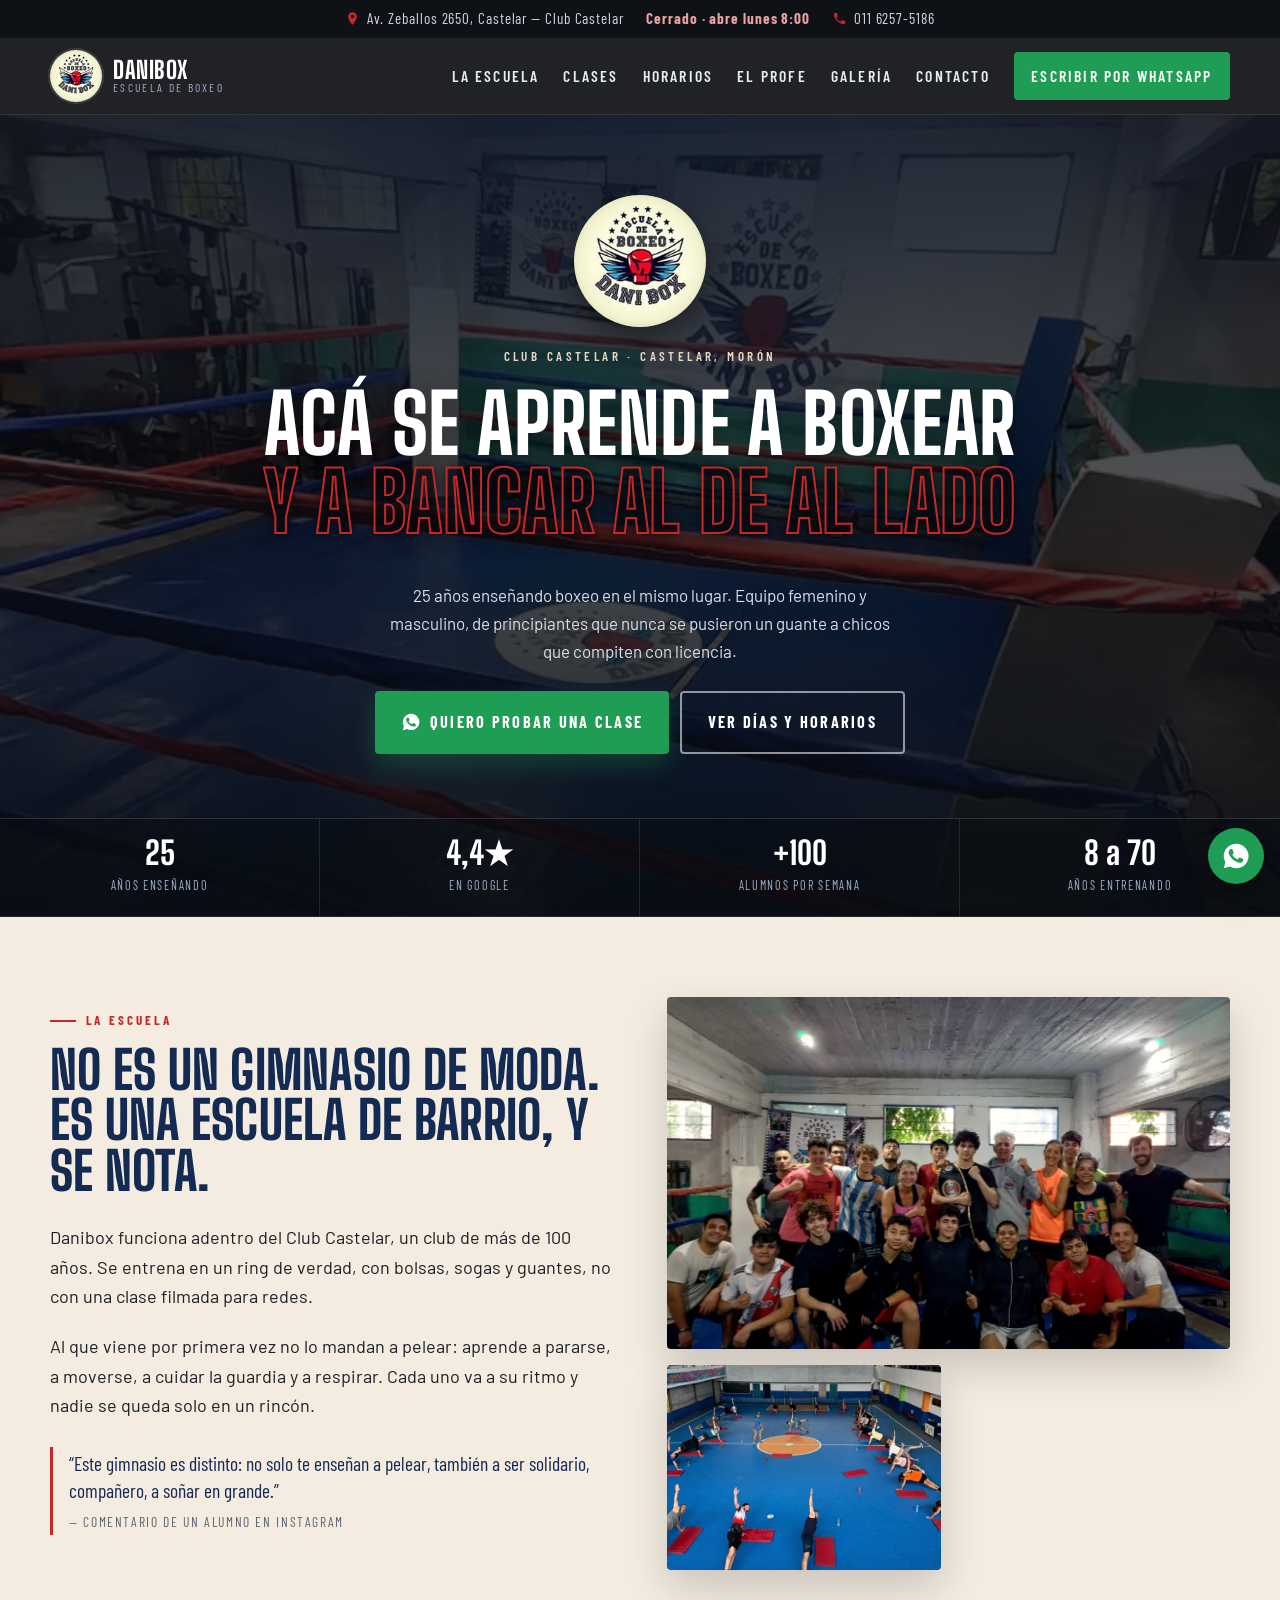
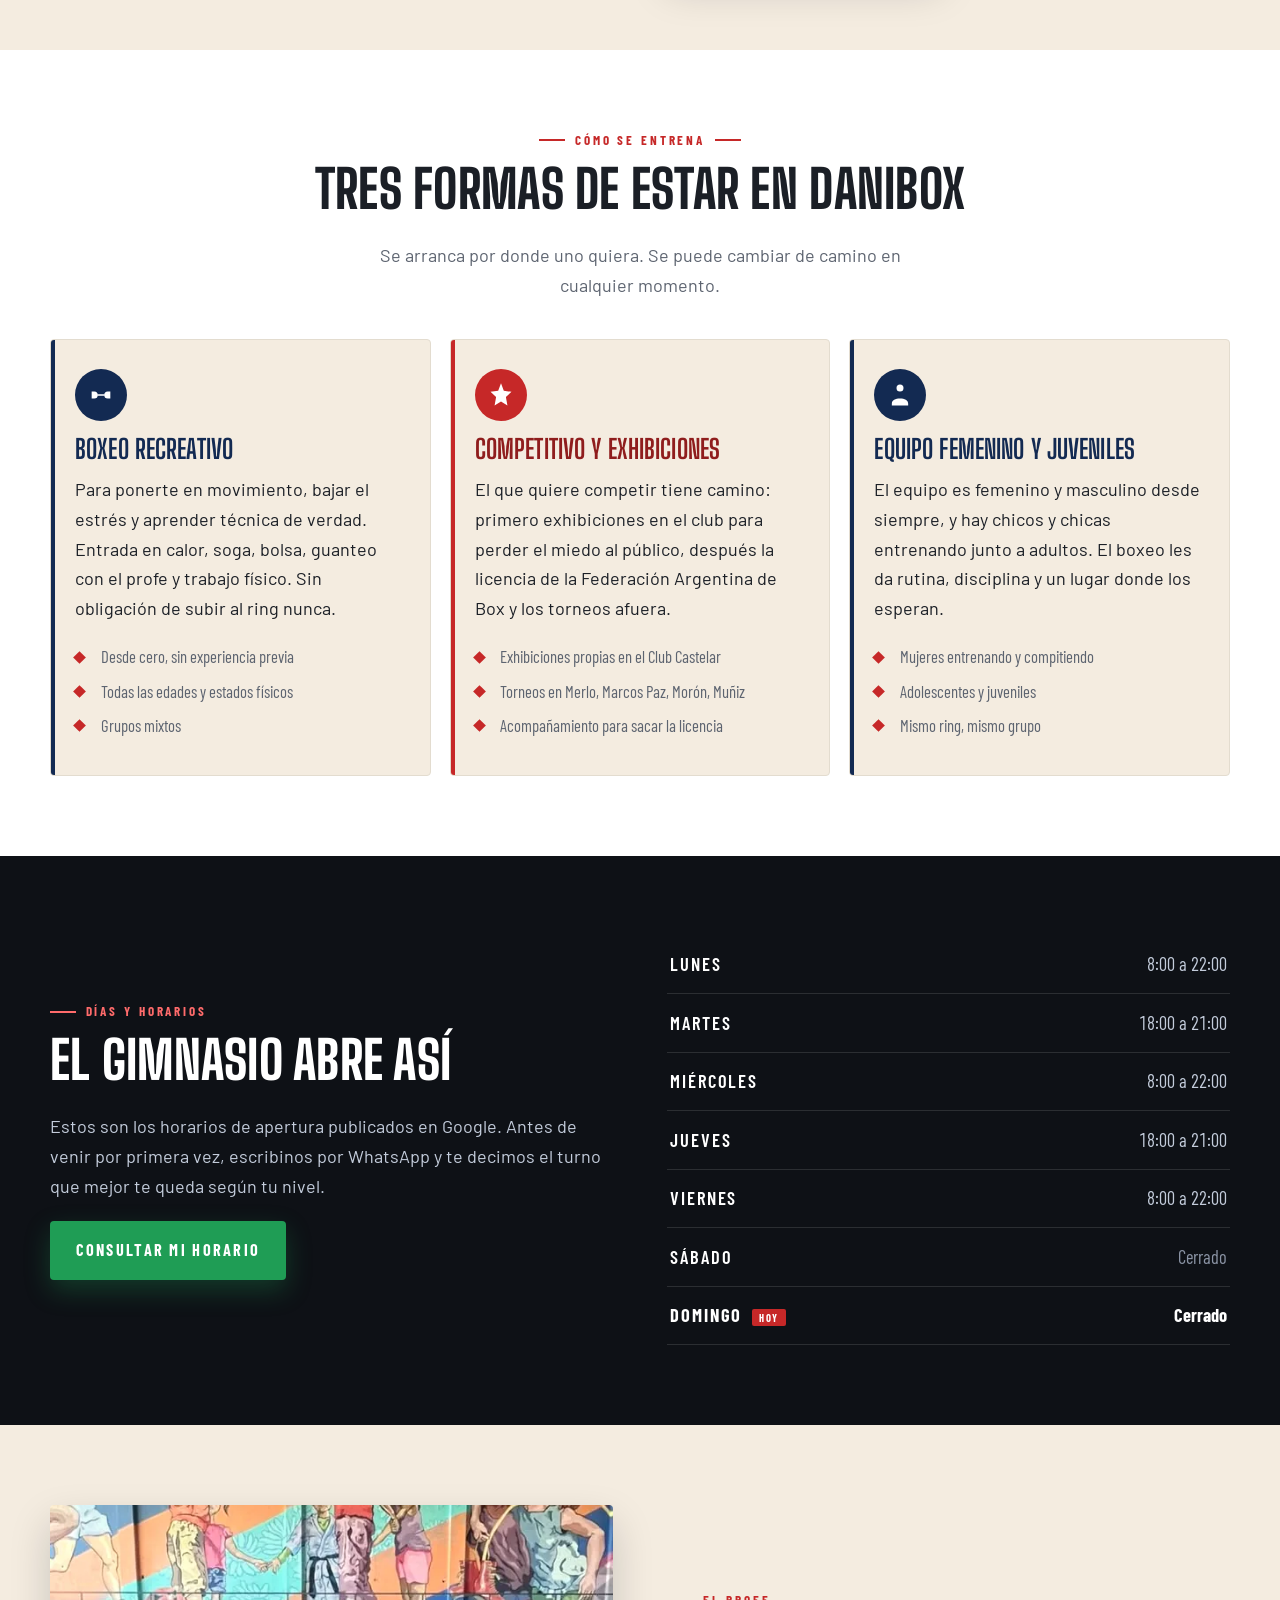
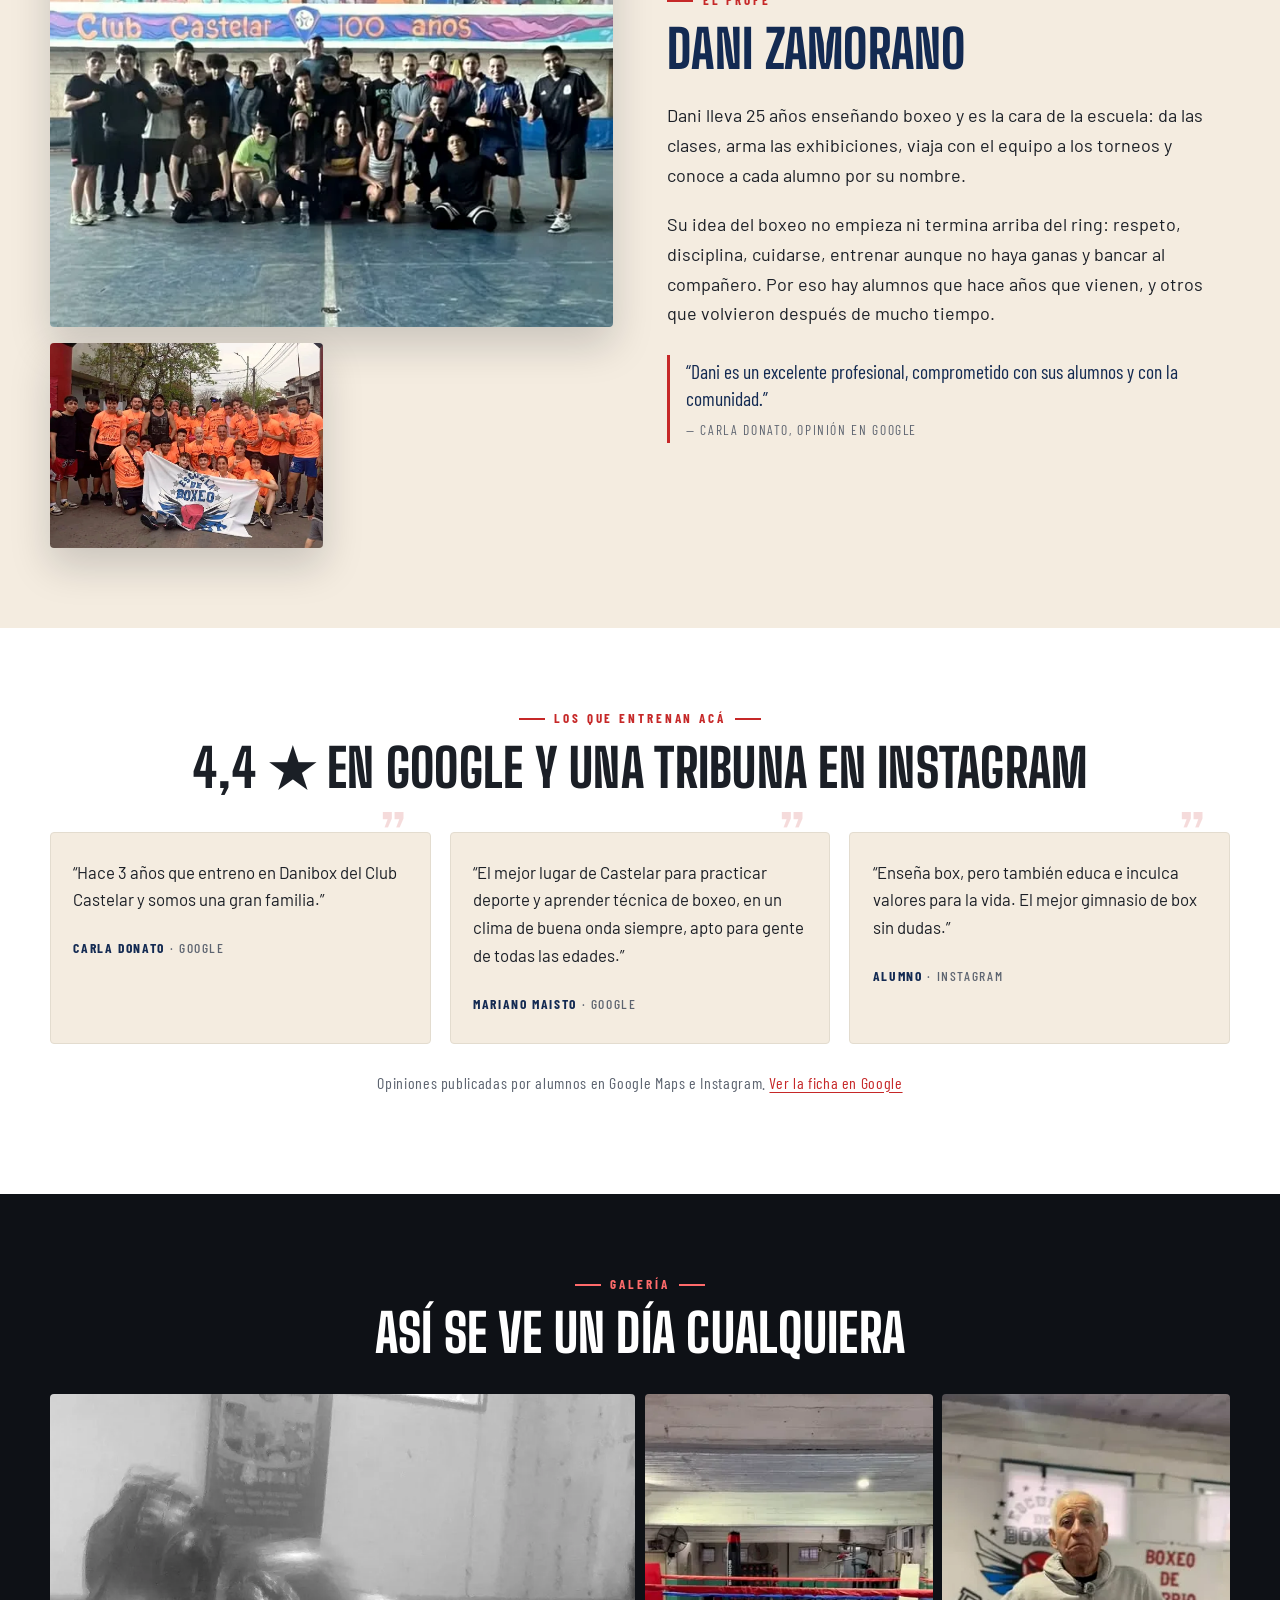
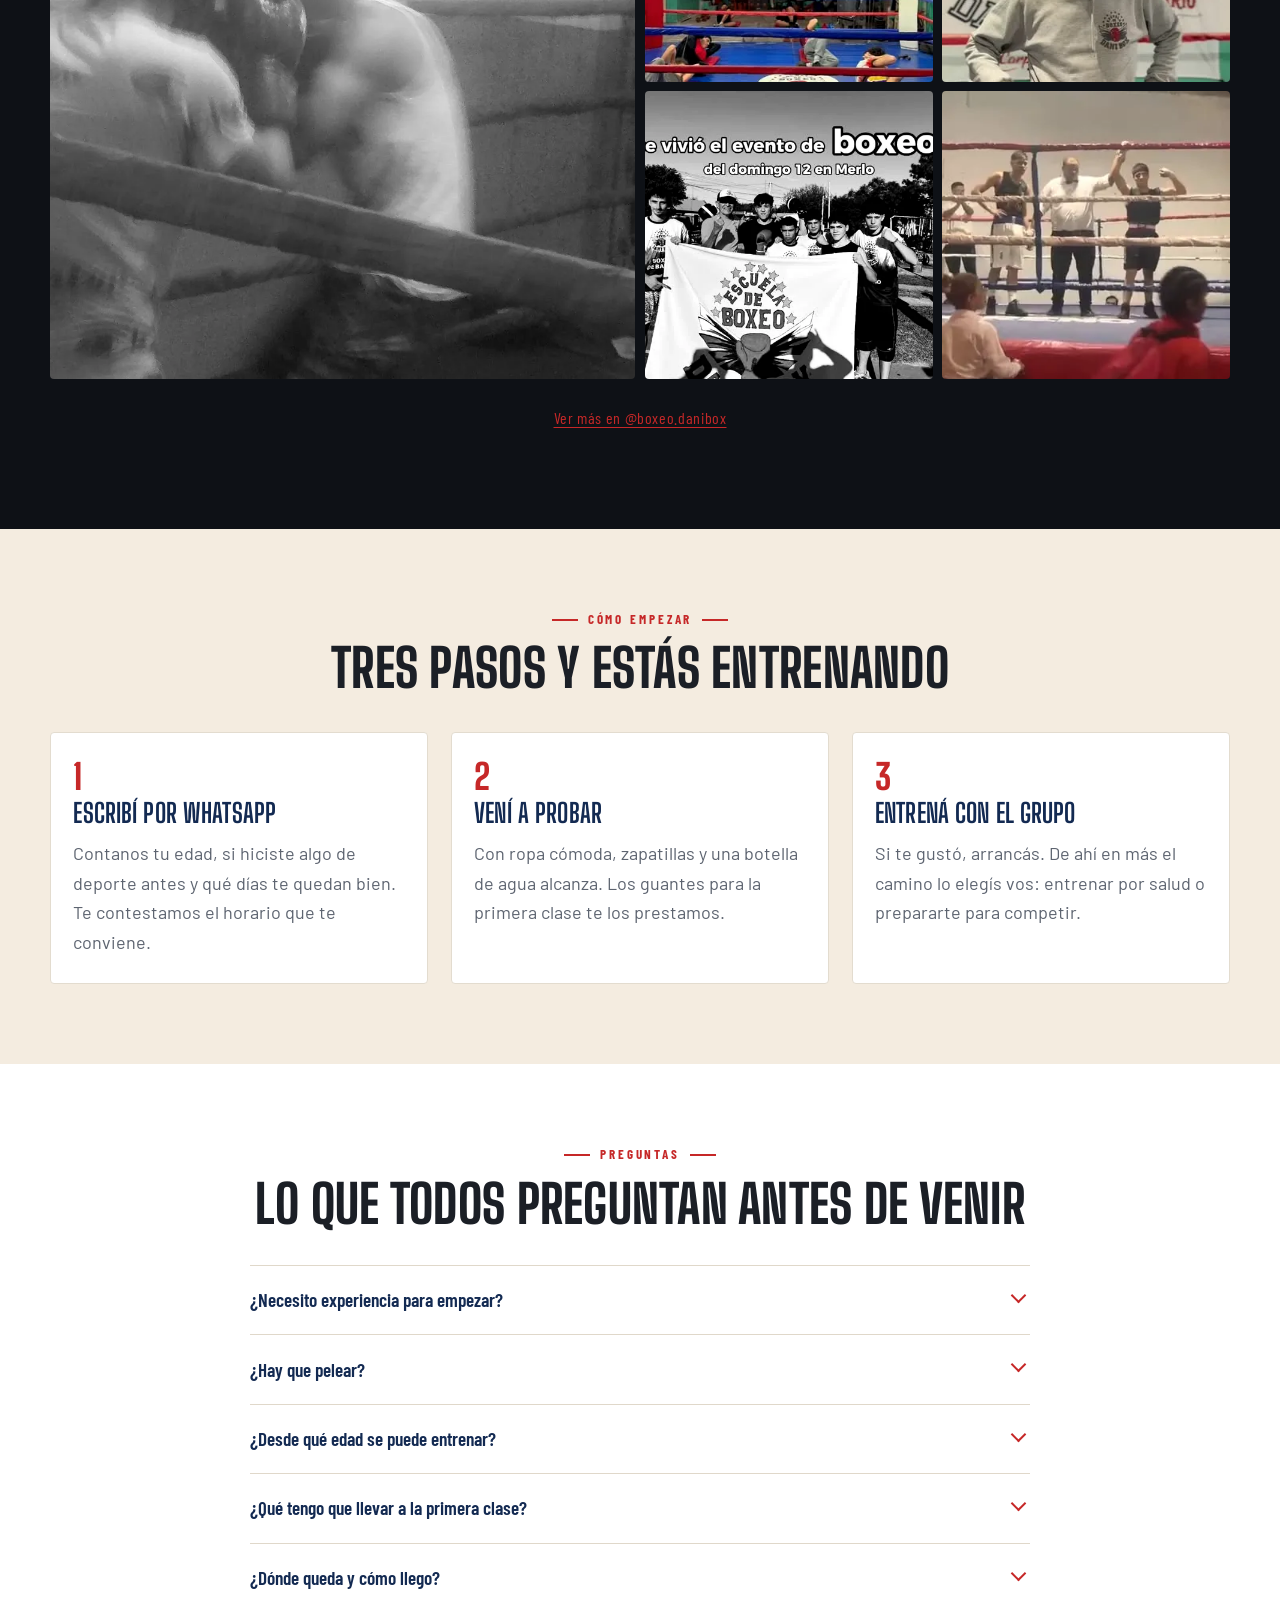
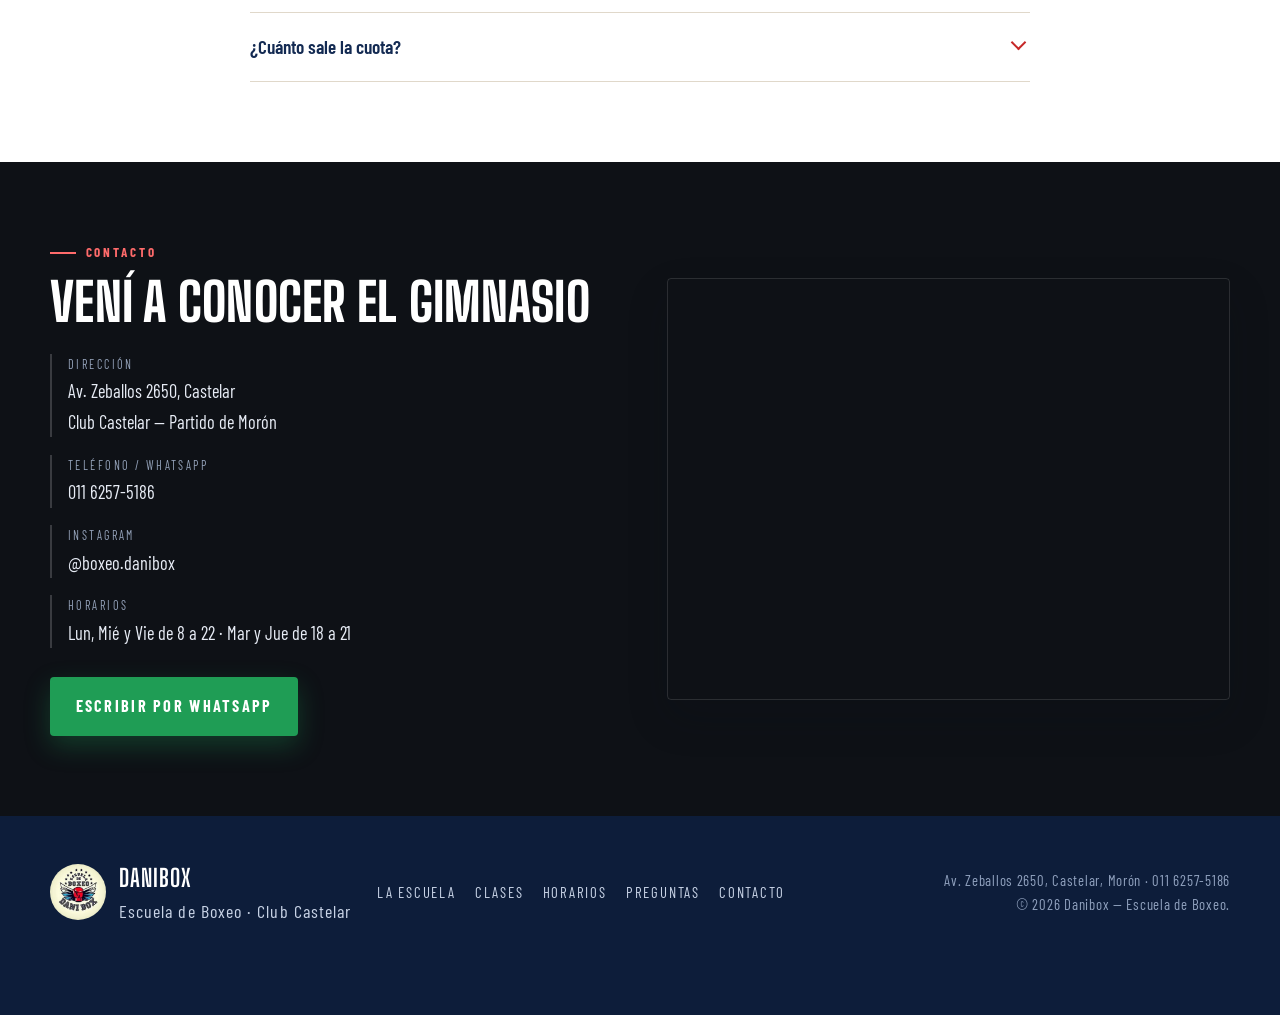
==== index.html @ 97c5acaa "Web de Danibox: escuela de boxeo del Club Castelar Sitio one-page vanilla, mobile-first, con los dat" ====
<!DOCTYPE html>
<html lang="es-AR">
<head>
<meta charset="utf-8">
<meta name="viewport" content="width=device-width, initial-scale=1">
<title>Danibox — Escuela de Boxeo en Castelar | Club Castelar, Morón</title>
<meta name="description" content="Escuela de boxeo en Castelar con 25 años de trayectoria, dentro del Club Castelar. Clases para todas las edades, equipo femenino y masculino, boxeo recreativo y competitivo. Av. Zeballos 2650.">
<meta name="theme-color" content="#0e1116">
<link rel="canonical" href="https://dani-box.vercel.app/">
<meta name="robots" content="index, follow, max-image-preview:large">
<meta name="geo.region" content="AR-B">
<meta name="geo.placename" content="Castelar, Morón, Buenos Aires">

<meta property="og:type" content="website">
<meta property="og:locale" content="es_AR">
<meta property="og:site_name" content="Danibox — Escuela de Boxeo">
<meta property="og:title" content="Danibox — Escuela de Boxeo en Castelar">
<meta property="og:description" content="25 años enseñando boxeo en el Club Castelar. Recreativo, competitivo, equipo femenino y masculino. Todas las edades.">
<meta property="og:url" content="https://dani-box.vercel.app/">
<meta property="og:image" content="https://dani-box.vercel.app/assets/og.jpg">
<meta property="og:image:width" content="1200">
<meta property="og:image:height" content="630">
<meta name="twitter:card" content="summary_large_image">

<link rel="icon" href="/favicon.ico" sizes="any">
<link rel="apple-touch-icon" href="/assets/apple-touch-icon.png">
<link rel="manifest" href="/site.webmanifest">

<link rel="preconnect" href="https://fonts.googleapis.com">
<link rel="preconnect" href="https://fonts.gstatic.com" crossorigin>
<link rel="preload" as="image" href="/assets/fotos/ring.webp" fetchpriority="high">
<link href="https://fonts.googleapis.com/css2?family=Big+Shoulders+Display:wght@500;700;800;900&family=Barlow+Condensed:wght@500;600;700&family=Barlow:wght@400;500;600&display=swap" rel="stylesheet">
<link rel="stylesheet" href="/css/estilos.css">
</head>
<body>

<a class="saltar" href="#contenido">Ir al contenido</a>

<!-- barra de datos -->
<div class="tira" id="tira">
  <div class="contenedor tira__in">
    <span class="tira__item tira__dir">
      <svg viewBox="0 0 24 24" aria-hidden="true"><path d="M12 2a7 7 0 0 0-7 7c0 5 7 13 7 13s7-8 7-13a7 7 0 0 0-7-7Zm0 9.5A2.5 2.5 0 1 1 12 6a2.5 2.5 0 0 1 0 5.5Z"/></svg>
      Av. Zeballos 2650, Castelar — Club Castelar
    </span>
    <span class="tira__item" id="estado" hidden></span>
    <a class="tira__item tira__tel" href="tel:+541162575186">
      <svg viewBox="0 0 24 24" aria-hidden="true"><path d="M6.6 10.8a15.1 15.1 0 0 0 6.6 6.6l2.2-2.2a1 1 0 0 1 1-.25c1.1.37 2.3.57 3.6.57a1 1 0 0 1 1 1V20a1 1 0 0 1-1 1A17 17 0 0 1 3 4a1 1 0 0 1 1-1h3.5a1 1 0 0 1 1 1c0 1.3.2 2.5.57 3.6a1 1 0 0 1-.25 1l-2.22 2.2Z"/></svg>
      011 6257-5186
    </a>
  </div>
</div>

<!-- header -->
<header class="cab" id="cab">
  <div class="contenedor cab__in">
    <a class="marca" href="#inicio" aria-label="Danibox, inicio">
      <img src="/assets/logo.png" alt="Escudo de la Escuela de Boxeo Dani Box" width="56" height="56" loading="eager">
      <span class="marca__txt">
        <strong>Danibox</strong>
        <em>Escuela de Boxeo</em>
      </span>
    </a>

    <nav class="nav" id="nav" aria-label="Principal">
      <a href="#escuela">La escuela</a>
      <a href="#clases">Clases</a>
      <a href="#horarios">Horarios</a>
      <a href="#profe">El profe</a>
      <a href="#galeria">Galería</a>
      <a href="#contacto">Contacto</a>
      <a class="nav__wa" href="https://wa.me/5491162575186?text=Hola%20Dani!%20Quiero%20info%20para%20empezar%20a%20entrenar%20boxeo%20en%20Danibox." target="_blank" rel="noopener">Escribir por WhatsApp</a>
    </nav>

    <button class="burger" id="burger" aria-label="Abrir menú" aria-expanded="false" aria-controls="nav">
      <span></span><span></span><span></span>
    </button>
  </div>
</header>

<main id="contenido">

<!-- hero -->
<section class="hero" id="inicio">
  <picture class="hero__foto">
    <source media="(max-width:700px)" srcset="/assets/fotos/ring-800.webp">
    <img src="/assets/fotos/ring.webp" alt="Ring de boxeo de Danibox en el Club Castelar" width="1400" height="2489" fetchpriority="high">
  </picture>
  <div class="hero__velo"></div>

  <div class="contenedor hero__in">
    <img class="hero__logo" src="/assets/logo.png" alt="" width="132" height="132">
    <p class="cintillo">Club Castelar · Castelar, Morón</p>
    <h1>Acá se aprende a boxear<br><span>y a bancar al de al lado</span></h1>
    <p class="hero__bajada">
      25 años enseñando boxeo en el mismo lugar. Equipo femenino y masculino, de principiantes
      que nunca se pusieron un guante a chicos que compiten con licencia.
    </p>
    <div class="hero__ctas">
      <a class="btn btn--wa" href="https://wa.me/5491162575186?text=Hola%20Dani!%20Quiero%20probar%20una%20clase%20de%20boxeo%20en%20Danibox.%20%C2%BFC%C3%B3mo%20hago%20para%20arrancar%3F" target="_blank" rel="noopener">
        <svg viewBox="0 0 32 32" aria-hidden="true"><path d="M16 3A13 13 0 0 0 4.6 22.4L3 29l6.8-1.8A13 13 0 1 0 16 3Zm7.6 18.4c-.3.9-1.8 1.7-2.5 1.8-.7.1-1.5.1-2.5-.2-.6-.2-1.3-.4-2.2-.8-3.9-1.7-6.4-5.6-6.6-5.9-.2-.3-1.6-2.1-1.6-4s1-2.8 1.4-3.2c.4-.4.8-.5 1-.5h.8c.3 0 .6 0 .9.7l1.2 2.9c.1.2.2.5 0 .8l-.5.7-.5.5c-.2.2-.4.4-.2.8.2.4 1 1.6 2.1 2.6 1.4 1.3 2.6 1.7 3 1.8.4.2.6.2.8-.1l1.2-1.4c.3-.3.5-.3.8-.2l2.8 1.3c.3.2.6.3.7.4.1.3.1 1-.1 1.9Z"/></svg>
        Quiero probar una clase
      </a>
      <a class="btn btn--linea" href="#horarios">Ver días y horarios</a>
    </div>
  </div>

  <ul class="credenciales">
    <li><b>25</b><span>años enseñando</span></li>
    <li><b>4,4★</b><span>en Google</span></li>
    <li><b>+100</b><span>alumnos por semana</span></li>
    <li><b>8 a 70</b><span>años entrenando</span></li>
  </ul>
</section>

<!-- la escuela -->
<section class="seccion seccion--crema" id="escuela">
  <div class="contenedor dos">
    <div class="dos__txt">
      <p class="etiqueta">La escuela</p>
      <h2>No es un gimnasio de moda. Es una escuela de barrio, y se nota.</h2>
      <p>
        Danibox funciona adentro del Club Castelar, un club de más de 100 años. Se entrena en un ring
        de verdad, con bolsas, sogas y guantes, no con una clase filmada para redes.
      </p>
      <p>
        Al que viene por primera vez no lo mandan a pelear: aprende a pararse, a moverse, a cuidar la
        guardia y a respirar. Cada uno va a su ritmo y nadie se queda solo en un rincón.
      </p>
      <p class="firma">
        “Este gimnasio es distinto: no solo te enseñan a pelear, también a ser solidario,
        compañero, a soñar en grande.”
        <span>— comentario de un alumno en Instagram</span>
      </p>
    </div>
    <div class="dos__fotos">
      <img src="/assets/fotos/equipo-gimnasio.webp" alt="Grupo de alumnos y alumnas de Danibox en el ring del Club Castelar" width="1156" height="868" loading="lazy">
      <img class="dos__chica" src="/assets/fotos/entrenamiento-cancha.webp" alt="Clase de Danibox entrenando en la cancha del club" width="640" height="486" loading="lazy">
    </div>
  </div>
</section>

<!-- clases -->
<section class="seccion" id="clases">
  <div class="contenedor">
    <p class="etiqueta etiqueta--centro">Cómo se entrena</p>
    <h2 class="centro">Tres formas de estar en Danibox</h2>
    <p class="centro sub">Se arranca por donde uno quiera. Se puede cambiar de camino en cualquier momento.</p>

    <div class="cards">
      <article class="card">
        <div class="card__ico" aria-hidden="true">
          <svg viewBox="0 0 24 24"><path d="M4 9h2.2a3 3 0 0 1 3 3v.6h5.6V12a3 3 0 0 1 3-3H20v6h-2.2a3 3 0 0 1-3-3v-.6H9.2v.6a3 3 0 0 1-3 3H4Z"/></svg>
        </div>
        <h3>Boxeo recreativo</h3>
        <p>
          Para ponerte en movimiento, bajar el estrés y aprender técnica de verdad. Entrada en calor,
          soga, bolsa, guanteo con el profe y trabajo físico. Sin obligación de subir al ring nunca.
        </p>
        <ul class="tilde">
          <li>Desde cero, sin experiencia previa</li>
          <li>Todas las edades y estados físicos</li>
          <li>Grupos mixtos</li>
        </ul>
      </article>

      <article class="card card--destacada">
        <div class="card__ico" aria-hidden="true">
          <svg viewBox="0 0 24 24"><path d="M12 2 9.6 8.4 3 9.3l4.8 4.4L6.5 21 12 17.6 17.5 21l-1.3-7.3L21 9.3l-6.6-.9Z"/></svg>
        </div>
        <h3>Competitivo y exhibiciones</h3>
        <p>
          El que quiere competir tiene camino: primero exhibiciones en el club para perder el miedo
          al público, después la licencia de la Federación Argentina de Box y los torneos afuera.
        </p>
        <ul class="tilde">
          <li>Exhibiciones propias en el Club Castelar</li>
          <li>Torneos en Merlo, Marcos Paz, Morón, Muñiz</li>
          <li>Acompañamiento para sacar la licencia</li>
        </ul>
      </article>

      <article class="card">
        <div class="card__ico" aria-hidden="true">
          <svg viewBox="0 0 24 24"><path d="M12 3a3 3 0 1 1 0 6 3 3 0 0 1 0-6Zm-7 18v-1.6C5 16.4 8.1 15 12 15s7 1.4 7 4.4V21Z"/></svg>
        </div>
        <h3>Equipo femenino y juveniles</h3>
        <p>
          El equipo es femenino y masculino desde siempre, y hay chicos y chicas entrenando junto a
          adultos. El boxeo les da rutina, disciplina y un lugar donde los esperan.
        </p>
        <ul class="tilde">
          <li>Mujeres entrenando y compitiendo</li>
          <li>Adolescentes y juveniles</li>
          <li>Mismo ring, mismo grupo</li>
        </ul>
      </article>
    </div>
  </div>
</section>

<!-- horarios -->
<section class="seccion seccion--oscura" id="horarios">
  <div class="contenedor dos dos--invertida">
    <div class="dos__txt">
      <p class="etiqueta">Días y horarios</p>
      <h2>El gimnasio abre así</h2>
      <p>
        Estos son los horarios de apertura publicados en Google. Antes de venir por primera vez,
        escribinos por WhatsApp y te decimos el turno que mejor te queda según tu nivel.
      </p>
      <a class="btn btn--wa" href="https://wa.me/5491162575186?text=Hola%20Dani!%20Quer%C3%ADa%20saber%20en%20qu%C3%A9%20horario%20me%20conviene%20arrancar." target="_blank" rel="noopener">Consultar mi horario</a>
    </div>

    <table class="horarios">
      <caption class="visualmente-oculto">Horarios de Danibox</caption>
      <tbody>
        <tr data-dia="1"><th scope="row">Lunes</th><td>8:00 a 22:00</td></tr>
        <tr data-dia="2"><th scope="row">Martes</th><td>18:00 a 21:00</td></tr>
        <tr data-dia="3"><th scope="row">Miércoles</th><td>8:00 a 22:00</td></tr>
        <tr data-dia="4"><th scope="row">Jueves</th><td>18:00 a 21:00</td></tr>
        <tr data-dia="5"><th scope="row">Viernes</th><td>8:00 a 22:00</td></tr>
        <tr data-dia="6"><th scope="row">Sábado</th><td class="cerrado">Cerrado</td></tr>
        <tr data-dia="0"><th scope="row">Domingo</th><td class="cerrado">Cerrado</td></tr>
      </tbody>
    </table>
  </div>
</section>

<!-- el profe -->
<section class="seccion seccion--crema" id="profe">
  <div class="contenedor dos">
    <div class="dos__fotos dos__fotos--profe">
      <img src="/assets/fotos/grupo-mural.webp" alt="Dani con el grupo frente al mural de los 100 años del Club Castelar" width="640" height="640" loading="lazy">
      <img class="dos__chica" src="/assets/fotos/carrera-club.webp" alt="Alumnos de Danibox en la carrera aniversario del Club Castelar" width="1065" height="773" loading="lazy">
    </div>
    <div class="dos__txt">
      <p class="etiqueta">El profe</p>
      <h2>Dani Zamorano</h2>
      <p>
        Dani lleva 25 años enseñando boxeo y es la cara de la escuela: da las clases, arma las
        exhibiciones, viaja con el equipo a los torneos y conoce a cada alumno por su nombre.
      </p>
      <p>
        Su idea del boxeo no empieza ni termina arriba del ring: respeto, disciplina, cuidarse,
        entrenar aunque no haya ganas y bancar al compañero. Por eso hay alumnos que hace años que
        vienen, y otros que volvieron después de mucho tiempo.
      </p>
      <p class="firma">
        “Dani es un excelente profesional, comprometido con sus alumnos y con la comunidad.”
        <span>— Carla Donato, opinión en Google</span>
      </p>
    </div>
  </div>
</section>

<!-- testimonios -->
<section class="seccion" id="opiniones">
  <div class="contenedor">
    <p class="etiqueta etiqueta--centro">Los que entrenan acá</p>
    <h2 class="centro">4,4 ★ en Google y una tribuna en Instagram</h2>

    <div class="opiniones">
      <blockquote>
        <p>“Hace 3 años que entreno en Danibox del Club Castelar y somos una gran familia.”</p>
        <cite>Carla Donato <span>· Google</span></cite>
      </blockquote>
      <blockquote>
        <p>“El mejor lugar de Castelar para practicar deporte y aprender técnica de boxeo, en un clima de buena onda siempre, apto para gente de todas las edades.”</p>
        <cite>Mariano Maisto <span>· Google</span></cite>
      </blockquote>
      <blockquote>
        <p>“Enseña box, pero también educa e inculca valores para la vida. El mejor gimnasio de box sin dudas.”</p>
        <cite>Alumno <span>· Instagram</span></cite>
      </blockquote>
    </div>
    <p class="centro nota">
      Opiniones publicadas por alumnos en Google Maps e Instagram.
      <a href="https://www.google.com/maps/search/DANIBOX+Zeballos+2650+Castelar" target="_blank" rel="noopener">Ver la ficha en Google</a>
    </p>
  </div>
</section>

<!-- galeria -->
<section class="seccion seccion--oscura" id="galeria">
  <div class="contenedor">
    <p class="etiqueta etiqueta--centro">Galería</p>
    <h2 class="centro">Así se ve un día cualquiera</h2>
    <div class="galeria">
      <figure class="g1"><img src="/assets/fotos/sparring.webp" alt="Dos alumnos guanteando con cabezal en el ring" width="1600" height="900" loading="lazy"></figure>
      <figure class="g2"><img src="/assets/fotos/ring-clase.webp" alt="Clase entrenando dentro del ring" width="360" height="525" loading="lazy"></figure>
      <figure class="g3"><img src="/assets/fotos/bolsas.webp" alt="Alumnos trabajando en las bolsas" width="361" height="525" loading="lazy"></figure>
      <figure class="g4"><img src="/assets/fotos/evento.webp" alt="Equipo de Danibox en un evento de boxeo" width="640" height="480" loading="lazy"></figure>
      <figure class="g5"><img src="/assets/fotos/torneo.webp" alt="Alumnos de Danibox en un torneo" width="361" height="640" loading="lazy"></figure>
    </div>
    <p class="centro nota"><a href="https://www.instagram.com/boxeo.danibox/" target="_blank" rel="noopener">Ver más en @boxeo.danibox</a></p>
  </div>
</section>

<!-- como empezar -->
<section class="seccion seccion--crema" id="empezar">
  <div class="contenedor">
    <p class="etiqueta etiqueta--centro">Cómo empezar</p>
    <h2 class="centro">Tres pasos y estás entrenando</h2>
    <ol class="pasos">
      <li>
        <span class="pasos__n">1</span>
        <h3>Escribí por WhatsApp</h3>
        <p>Contanos tu edad, si hiciste algo de deporte antes y qué días te quedan bien. Te contestamos el horario que te conviene.</p>
      </li>
      <li>
        <span class="pasos__n">2</span>
        <h3>Vení a probar</h3>
        <p>Con ropa cómoda, zapatillas y una botella de agua alcanza. Los guantes para la primera clase te los prestamos.</p>
      </li>
      <li>
        <span class="pasos__n">3</span>
        <h3>Entrená con el grupo</h3>
        <p>Si te gustó, arrancás. De ahí en más el camino lo elegís vos: entrenar por salud o prepararte para competir.</p>
      </li>
    </ol>
  </div>
</section>

<!-- faq -->
<section class="seccion" id="faq">
  <div class="contenedor contenedor--angosto">
    <p class="etiqueta etiqueta--centro">Preguntas</p>
    <h2 class="centro">Lo que todos preguntan antes de venir</h2>

    <div class="faq" itemscope itemtype="https://schema.org/FAQPage">
      <details itemscope itemprop="mainEntity" itemtype="https://schema.org/Question">
        <summary itemprop="name">¿Necesito experiencia para empezar?</summary>
        <div itemscope itemprop="acceptedAnswer" itemtype="https://schema.org/Answer">
          <p itemprop="text">No. La mayoría llega sin haberse puesto nunca un guante. Se empieza por la postura, el movimiento y la guardia, y recién después se golpea la bolsa.</p>
        </div>
      </details>
      <details itemscope itemprop="mainEntity" itemtype="https://schema.org/Question">
        <summary itemprop="name">¿Hay que pelear?</summary>
        <div itemscope itemprop="acceptedAnswer" itemtype="https://schema.org/Answer">
          <p itemprop="text">No. La mayor parte del grupo entrena de forma recreativa y nunca compite. Competir es una opción para el que la busca, y se prepara con tiempo.</p>
        </div>
      </details>
      <details itemscope itemprop="mainEntity" itemtype="https://schema.org/Question">
        <summary itemprop="name">¿Desde qué edad se puede entrenar?</summary>
        <div itemscope itemprop="acceptedAnswer" itemtype="https://schema.org/Answer">
          <p itemprop="text">Entrenan chicos, adolescentes y adultos, y el equipo es femenino y masculino. Escribinos por WhatsApp con la edad y te decimos en qué grupo entra.</p>
        </div>
      </details>
      <details itemscope itemprop="mainEntity" itemtype="https://schema.org/Question">
        <summary itemprop="name">¿Qué tengo que llevar a la primera clase?</summary>
        <div itemscope itemprop="acceptedAnswer" itemtype="https://schema.org/Answer">
          <p itemprop="text">Ropa cómoda, zapatillas, toalla y agua. Los guantes para probar te los prestamos; después cada uno se compra los suyos y las vendas.</p>
        </div>
      </details>
      <details itemscope itemprop="mainEntity" itemtype="https://schema.org/Question">
        <summary itemprop="name">¿Dónde queda y cómo llego?</summary>
        <div itemscope itemprop="acceptedAnswer" itemtype="https://schema.org/Answer">
          <p itemprop="text">En el Club Castelar, Av. Zeballos 2650, Castelar, partido de Morón. A pocas cuadras de la estación de Castelar del tren Sarmiento.</p>
        </div>
      </details>
      <details itemscope itemprop="mainEntity" itemtype="https://schema.org/Question">
        <summary itemprop="name">¿Cuánto sale la cuota?</summary>
        <div itemscope itemprop="acceptedAnswer" itemtype="https://schema.org/Answer">
          <p itemprop="text">La cuota se consulta por WhatsApp al 011 6257-5186, porque cambia según la cantidad de días por semana.</p>
        </div>
      </details>
    </div>
  </div>
</section>

<!-- contacto -->
<section class="seccion seccion--oscura" id="contacto">
  <div class="contenedor dos dos--contacto">
    <div class="dos__txt">
      <p class="etiqueta">Contacto</p>
      <h2>Vení a conocer el gimnasio</h2>
      <ul class="datos">
        <li>
          <span>Dirección</span>
          <a href="https://www.google.com/maps/search/DANIBOX+Zeballos+2650+Castelar" target="_blank" rel="noopener">Av. Zeballos 2650, Castelar<br>Club Castelar — Partido de Morón</a>
        </li>
        <li>
          <span>Teléfono / WhatsApp</span>
          <a href="tel:+541162575186">011 6257-5186</a>
        </li>
        <li>
          <span>Instagram</span>
          <a href="https://www.instagram.com/boxeo.danibox/" target="_blank" rel="noopener">@boxeo.danibox</a>
        </li>
        <li>
          <span>Horarios</span>
          Lun, Mié y Vie de 8 a 22 · Mar y Jue de 18 a 21
        </li>
      </ul>
      <a class="btn btn--wa" href="https://wa.me/5491162575186?text=Hola%20Dani!%20Vi%20la%20web%20y%20quiero%20sumarme%20a%20entrenar." target="_blank" rel="noopener">Escribir por WhatsApp</a>
    </div>

    <div class="mapa">
      <iframe
        title="Mapa de Danibox en Av. Zeballos 2650, Castelar"
        src="https://www.google.com/maps?q=Av.+Zeballos+2650,+Castelar,+Buenos+Aires&output=embed"
        loading="lazy" referrerpolicy="no-referrer-when-downgrade" allowfullscreen></iframe>
    </div>
  </div>
</section>

</main>

<footer class="pie">
  <div class="contenedor pie__in">
    <div class="pie__marca">
      <img src="/assets/logo.png" alt="" width="64" height="64" loading="lazy">
      <p><strong>Danibox</strong><br>Escuela de Boxeo · Club Castelar</p>
    </div>
    <nav class="pie__nav" aria-label="Pie">
      <a href="#escuela">La escuela</a>
      <a href="#clases">Clases</a>
      <a href="#horarios">Horarios</a>
      <a href="#faq">Preguntas</a>
      <a href="#contacto">Contacto</a>
    </nav>
    <p class="pie__legal">
      Av. Zeballos 2650, Castelar, Morón · 011 6257-5186<br>
      <span id="anio"></span> Danibox — Escuela de Boxeo.
    </p>
  </div>
</footer>

<a class="wa-flotante" href="https://wa.me/5491162575186?text=Hola%20Dani!%20Quiero%20info%20para%20entrenar%20boxeo%20en%20Danibox." target="_blank" rel="noopener" aria-label="Escribir por WhatsApp">
  <svg viewBox="0 0 32 32" aria-hidden="true"><path d="M16 3A13 13 0 0 0 4.6 22.4L3 29l6.8-1.8A13 13 0 1 0 16 3Zm7.6 18.4c-.3.9-1.8 1.7-2.5 1.8-.7.1-1.5.1-2.5-.2-.6-.2-1.3-.4-2.2-.8-3.9-1.7-6.4-5.6-6.6-5.9-.2-.3-1.6-2.1-1.6-4s1-2.8 1.4-3.2c.4-.4.8-.5 1-.5h.8c.3 0 .6 0 .9.7l1.2 2.9c.1.2.2.5 0 .8l-.5.7-.5.5c-.2.2-.4.4-.2.8.2.4 1 1.6 2.1 2.6 1.4 1.3 2.6 1.7 3 1.8.4.2.6.2.8-.1l1.2-1.4c.3-.3.5-.3.8-.2l2.8 1.3c.3.2.6.3.7.4.1.3.1 1-.1 1.9Z"/></svg>
</a>

<script type="application/ld+json">
{
  "@context": "https://schema.org",
  "@type": "SportsActivityLocation",
  "@id": "https://dani-box.vercel.app/#danibox",
  "name": "Danibox — Escuela de Boxeo",
  "alternateName": "Escuela de Boxeo Dani Box",
  "description": "Escuela de boxeo con 25 años de trayectoria dentro del Club Castelar. Boxeo recreativo y competitivo para todas las edades, equipo femenino y masculino.",
  "url": "https://dani-box.vercel.app/",
  "image": "https://dani-box.vercel.app/assets/og.jpg",
  "logo": "https://dani-box.vercel.app/assets/logo.png",
  "telephone": "+54 11 6257-5186",
  "sameAs": ["https://www.instagram.com/boxeo.danibox/"],
  "address": {
    "@type": "PostalAddress",
    "streetAddress": "Av. Zeballos 2650",
    "addressLocality": "Castelar",
    "addressRegion": "Buenos Aires",
    "postalCode": "B1712",
    "addressCountry": "AR"
  },
  "areaServed": ["Castelar", "Morón", "Ituzaingó", "Haedo", "Villa Tesei", "Zona Oeste del GBA"],
  "openingHoursSpecification": [
    { "@type": "OpeningHoursSpecification", "dayOfWeek": ["Monday", "Wednesday", "Friday"], "opens": "08:00", "closes": "22:00" },
    { "@type": "OpeningHoursSpecification", "dayOfWeek": ["Tuesday", "Thursday"], "opens": "18:00", "closes": "21:00" }
  ],
  "sport": "Boxeo",
  "founder": { "@type": "Person", "name": "Daniel Zamorano" }
}
</script>

<script src="/js/main.js" defer></script>
</body>
</html>
---- css/estilos.css ----
/* =========================================================
   DANIBOX — Escuela de Boxeo
   Paleta tomada del escudo: azul marino, rojo guante, crema.
   Mobile-first.
   ========================================================= */

:root{
  --azul:#132a52;
  --azul-hondo:#0d1d3a;
  --celeste:#3f7ac0;
  --rojo:#c62828;
  --rojo-hondo:#8f1d1d;
  --crema:#f4ece0;
  --crema-2:#ece1d1;
  --carbon:#0e1116;
  --carbon-2:#171c24;
  --tinta:#1b1f26;
  --gris:#5d6470;
  --blanco:#ffffff;
  --wa:#1f9d55;

  --display:"Big Shoulders Display", "Barlow Condensed", Impact, sans-serif;
  --cond:"Barlow Condensed", "Arial Narrow", sans-serif;
  --texto:"Barlow", system-ui, sans-serif;

  --ancho:1180px;
  --radio:4px;
  --sombra:0 18px 40px rgba(9,14,26,.18);
  --tira-alto:38px;
}

*,*::before,*::after{box-sizing:border-box}
html{scroll-behavior:smooth;-webkit-text-size-adjust:100%}
body{
  margin:0;
  background:var(--crema);
  color:var(--tinta);
  font-family:var(--texto);
  font-size:17px;
  line-height:1.65;
  overflow-x:hidden;
}
img{max-width:100%;height:auto;display:block}
a{color:inherit}
h1,h2,h3{font-family:var(--display);line-height:.96;letter-spacing:.005em;margin:0 0 .5em;text-transform:uppercase}
h1{font-weight:800;font-size:clamp(2.45rem,8.2vw,5.4rem)}
h2{font-weight:800;font-size:clamp(2rem,6vw,3.3rem)}
h3{font-weight:700;font-size:clamp(1.35rem,3.6vw,1.65rem)}
p{margin:0 0 1.1em}

.contenedor{width:min(100% - 2rem,var(--ancho));margin-inline:auto}
.contenedor--angosto{width:min(100% - 2rem,780px)}
.centro{text-align:center}
.sub{max-width:56ch;margin-inline:auto;color:var(--gris)}
.nota{font-family:var(--cond);font-size:1rem;letter-spacing:.04em;color:var(--gris);margin-top:1.6rem}
.nota a{color:var(--rojo);text-underline-offset:3px}
.visualmente-oculto{position:absolute;width:1px;height:1px;overflow:hidden;clip:rect(0 0 0 0);white-space:nowrap}
.saltar{position:absolute;left:-9999px;background:var(--rojo);color:#fff;padding:.7rem 1rem;z-index:99}
.saltar:focus{left:1rem;top:1rem}

/* ---------- etiquetas ---------- */
.etiqueta{
  font-family:var(--cond);font-weight:700;text-transform:uppercase;
  letter-spacing:.22em;font-size:.82rem;color:var(--rojo);
  margin:0 0 .8rem;display:flex;align-items:center;gap:.6rem;
}
.etiqueta::before{content:"";width:26px;height:2px;background:var(--rojo);display:block}
.etiqueta--centro{justify-content:center}
.etiqueta--centro::after{content:"";width:26px;height:2px;background:var(--rojo);display:block}
.cintillo{
  font-family:var(--cond);text-transform:uppercase;letter-spacing:.26em;
  font-size:.82rem;font-weight:600;color:#e5d9c6;margin:0 0 1rem;
}

/* ---------- tira de datos ---------- */
.tira{background:var(--carbon);color:#cfd6e2;font-family:var(--cond);letter-spacing:.06em;font-size:.95rem}
.tira__in{display:flex;align-items:center;justify-content:center;gap:1.4rem;min-height:var(--tira-alto);flex-wrap:wrap;text-align:center}
.tira__item{display:inline-flex;align-items:center;gap:.4rem;text-decoration:none;padding:.25rem 0}
.tira__item svg{width:15px;height:15px;fill:var(--rojo);flex:none}
.tira__tel:hover{color:#fff}
.tira__dir{display:none}
#estado{font-weight:700}
#estado.abierto{color:#7fd6a2}
#estado.cerrado{color:#e8a0a0}

/* ---------- header ---------- */
.cab{
  position:sticky;top:0;z-index:60;
  background:rgba(14,17,22,.92);
  backdrop-filter:saturate(1.4) blur(10px);
  border-bottom:1px solid rgba(255,255,255,.09);
}
.cab__in{display:flex;align-items:center;justify-content:space-between;gap:1rem;min-height:68px}
.marca{display:flex;align-items:center;gap:.7rem;text-decoration:none;color:#fff}
.marca img{width:46px;height:46px;border-radius:50%;box-shadow:0 0 0 2px rgba(255,255,255,.12)}
.marca__txt{display:flex;flex-direction:column;line-height:1}
.marca__txt strong{font-family:var(--display);font-weight:800;font-size:1.5rem;text-transform:uppercase;letter-spacing:.02em}
.marca__txt em{font-family:var(--cond);font-style:normal;font-size:.72rem;text-transform:uppercase;letter-spacing:.2em;color:#9fb0c9}

.nav{
  position:fixed;inset:0 0 0 auto;width:min(84vw,340px);
  background:var(--carbon);padding:6rem 1.6rem 2rem;
  display:flex;flex-direction:column;gap:.2rem;
  transform:translateX(100%);transition:transform .35s ease;
  border-left:3px solid var(--rojo);
}
.nav.abierto{transform:none}
.nav a{
  font-family:var(--cond);text-transform:uppercase;letter-spacing:.12em;
  font-weight:600;font-size:1.15rem;color:#e7ecf5;text-decoration:none;
  padding:.85rem 0;border-bottom:1px solid rgba(255,255,255,.08);
}
.nav a:hover{color:var(--rojo)}
.nav__wa{
  margin-top:1.4rem;background:var(--wa);color:#fff !important;text-align:center;
  border:0 !important;border-radius:var(--radio);padding:.9rem 1rem !important;
}
.burger{
  width:44px;height:44px;border:1px solid rgba(255,255,255,.2);background:transparent;
  border-radius:var(--radio);display:grid;place-content:center;gap:5px;cursor:pointer;z-index:70;
}
.burger span{display:block;width:22px;height:2px;background:#fff;transition:.3s}
.burger[aria-expanded="true"] span:nth-child(1){transform:translateY(7px) rotate(45deg)}
.burger[aria-expanded="true"] span:nth-child(2){opacity:0}
.burger[aria-expanded="true"] span:nth-child(3){transform:translateY(-7px) rotate(-45deg)}

/* ---------- hero ---------- */
.hero{position:relative;isolation:isolate;background:var(--carbon);color:#fff;overflow:hidden}
.hero__foto{position:absolute;inset:0;z-index:-2}
.hero__foto img{width:100%;height:100%;object-fit:cover;object-position:50% 42%}
.hero__velo{
  position:absolute;inset:0;z-index:-1;
  background:
    radial-gradient(120% 80% at 50% 0%,rgba(19,42,82,.35),transparent 60%),
    linear-gradient(180deg,rgba(9,12,18,.88) 0%,rgba(9,12,18,.72) 45%,rgba(9,12,18,.94) 100%);
}
.hero__in{padding:3.4rem 0 3rem;text-align:center;display:flex;flex-direction:column;align-items:center}
.hero__logo{width:108px;height:108px;border-radius:50%;margin-bottom:1.2rem;box-shadow:0 12px 30px rgba(0,0,0,.45)}
.hero h1{color:#fff;text-shadow:0 6px 30px rgba(0,0,0,.45)}
.hero h1 span{
  color:transparent;-webkit-text-stroke:2px var(--rojo);
  display:inline-block;
  /* sobre la foto del ring el contorno solo no se lee: va una sombra atras */
  text-shadow:0 3px 18px rgba(6,9,14,.85), 0 0 4px rgba(6,9,14,.6);
}
@supports not (-webkit-text-stroke:1px red){
  .hero h1 span{color:var(--rojo)}
}
.hero__bajada{max-width:52ch;color:#d9e0ea;font-size:1.06rem}
.hero__ctas{display:flex;flex-direction:column;gap:.7rem;width:100%;max-width:340px;margin-top:.4rem}

.btn{
  display:inline-flex;align-items:center;justify-content:center;gap:.55rem;
  font-family:var(--cond);font-weight:700;text-transform:uppercase;letter-spacing:.14em;
  font-size:1.02rem;padding:1rem 1.6rem;border-radius:var(--radio);
  text-decoration:none;transition:transform .2s ease,background .2s ease,color .2s ease;
}
.btn svg{width:20px;height:20px;fill:currentColor}
.btn--wa{background:var(--wa);color:#fff;box-shadow:0 10px 26px rgba(31,157,85,.3)}
.btn--wa:hover{background:#188047;transform:translateY(-2px)}
.btn--linea{border:2px solid rgba(255,255,255,.55);color:#fff}
.btn--linea:hover{border-color:#fff;background:rgba(255,255,255,.1)}
.seccion--crema .btn--linea{border-color:var(--azul);color:var(--azul)}

.credenciales{
  list-style:none;margin:0;padding:0;
  display:grid;grid-template-columns:repeat(2,1fr);
  border-top:1px solid rgba(255,255,255,.14);
  background:rgba(9,12,18,.55);
}
.credenciales li{
  padding:1.1rem .6rem;text-align:center;
  border-bottom:1px solid rgba(255,255,255,.1);
}
.credenciales li:nth-child(odd){border-right:1px solid rgba(255,255,255,.1)}
.credenciales b{
  display:block;font-family:var(--display);font-weight:800;font-size:2rem;
  color:#fff;line-height:1;
}
.credenciales span{
  font-family:var(--cond);text-transform:uppercase;letter-spacing:.14em;
  font-size:.76rem;color:#9fb0c9;
}

/* ---------- secciones ---------- */
.seccion{padding:3.6rem 0;background:var(--blanco)}
.seccion--crema{background:var(--crema)}
.seccion--oscura{background:var(--carbon);color:#e7ecf5}
.seccion--oscura h2{color:#fff}
.seccion--oscura p{color:#c3ccdb}
.seccion--oscura .etiqueta{color:#ff6b6b}
.seccion--oscura .etiqueta::before,.seccion--oscura .etiqueta--centro::after{background:#ff6b6b}

.dos{display:grid;gap:2.2rem}
.dos__txt h2{color:var(--azul)}
.seccion--oscura .dos__txt h2{color:#fff}
.firma{
  border-left:3px solid var(--rojo);padding:.2rem 0 .2rem 1rem;margin-top:1.6rem;
  font-family:var(--cond);font-size:1.22rem;line-height:1.4;color:var(--azul);
}
.seccion--oscura .firma{color:#e7ecf5}
.firma span{display:block;font-size:.85rem;letter-spacing:.12em;text-transform:uppercase;color:var(--gris);margin-top:.5rem}

.dos__fotos{display:grid;gap:1rem;position:relative}
.dos__fotos img{width:100%;border-radius:var(--radio);box-shadow:var(--sombra);object-fit:cover}
.dos__fotos img:first-child{aspect-ratio:4/3}
.dos__chica{aspect-ratio:4/3}

/* ---------- cards ---------- */
.cards{display:grid;gap:1.2rem;margin-top:2.4rem}
.card{
  background:var(--blanco);border:1px solid #e3dccf;border-radius:var(--radio);
  padding:1.8rem 1.5rem;position:relative;overflow:hidden;
  transition:transform .25s ease,box-shadow .25s ease;
}
.seccion .card{background:var(--crema)}
.card::before{content:"";position:absolute;inset:0 auto 0 0;width:4px;background:var(--azul)}
.card--destacada::before{background:var(--rojo)}
.card:hover{transform:translateY(-4px);box-shadow:var(--sombra)}
.card__ico{width:52px;height:52px;border-radius:50%;background:var(--azul);display:grid;place-content:center;margin-bottom:1rem}
.card--destacada .card__ico{background:var(--rojo)}
.card__ico svg{width:28px;height:28px;fill:#fff}
.card h3{color:var(--azul)}
.card--destacada h3{color:var(--rojo-hondo)}
.tilde{list-style:none;margin:1.2rem 0 0;padding:0;font-family:var(--cond);font-size:1.05rem}
.tilde li{padding-left:1.6rem;position:relative;margin-bottom:.4rem;color:var(--gris)}
.tilde li::before{
  content:"";position:absolute;left:0;top:.55em;width:9px;height:9px;
  background:var(--rojo);transform:rotate(45deg);
}

/* ---------- horarios ---------- */
.horarios{width:100%;border-collapse:collapse;font-family:var(--cond);font-size:1.15rem}
.horarios th,.horarios td{padding:.85rem .2rem;border-bottom:1px solid rgba(255,255,255,.12);text-align:left}
.horarios th{font-weight:600;text-transform:uppercase;letter-spacing:.1em;color:#fff}
.horarios td{text-align:right;color:#c3ccdb;font-variant-numeric:tabular-nums}
.horarios .cerrado{color:#8b94a5}
.horarios tr.hoy th,.horarios tr.hoy td{color:#fff;font-weight:700}
.horarios tr.hoy th::after{
  content:"hoy";margin-left:.6rem;background:var(--rojo);color:#fff;
  font-size:.66rem;letter-spacing:.14em;padding:.15rem .45rem;border-radius:2px;vertical-align:middle;
}

/* ---------- opiniones ---------- */
.opiniones{display:grid;gap:1.2rem;margin-top:2.4rem}
.opiniones blockquote{
  margin:0;background:var(--crema);border:1px solid #e3dccf;border-radius:var(--radio);
  padding:1.6rem 1.4rem;position:relative;
}
.opiniones blockquote::before{
  content:"”";position:absolute;top:-.35em;right:.3em;font-family:var(--display);
  font-size:5rem;color:var(--rojo);opacity:.16;line-height:1;
}
.opiniones p{font-size:1.05rem;color:var(--tinta)}
.opiniones cite{
  font-style:normal;font-family:var(--cond);text-transform:uppercase;letter-spacing:.12em;
  font-size:.85rem;color:var(--azul);font-weight:700;
}
.opiniones cite span{color:var(--gris);font-weight:500}

/* ---------- galeria ---------- */
.galeria{display:grid;grid-template-columns:repeat(2,1fr);gap:.6rem;margin-top:2.2rem}
.galeria figure{margin:0;overflow:hidden;border-radius:var(--radio)}
.galeria img{width:100%;height:100%;object-fit:cover;aspect-ratio:1;transition:transform .5s ease}
.galeria figure:hover img{transform:scale(1.05)}
.galeria .g1{grid-column:span 2;aspect-ratio:16/9}
.galeria .g1 img{aspect-ratio:16/9}

/* ---------- pasos ---------- */
.pasos{list-style:none;counter-reset:p;margin:2.4rem 0 0;padding:0;display:grid;gap:1.4rem}
.pasos li{background:var(--blanco);border:1px solid #e3dccf;border-radius:var(--radio);padding:1.6rem 1.4rem}
.pasos__n{
  font-family:var(--display);font-weight:800;font-size:2.2rem;color:var(--rojo);
  display:block;line-height:1;margin-bottom:.4rem;
}
.pasos h3{color:var(--azul)}
.pasos p{margin:0;color:var(--gris)}

/* ---------- faq ---------- */
.faq{margin-top:2.2rem;border-top:1px solid #e0d8ca}
.faq details{border-bottom:1px solid #e0d8ca}
.faq summary{
  cursor:pointer;list-style:none;padding:1.15rem 2.4rem 1.15rem 0;position:relative;
  font-family:var(--cond);font-weight:600;font-size:1.2rem;color:var(--azul);
}
.faq summary::-webkit-details-marker{display:none}
.faq summary::after{
  content:"";position:absolute;right:.4rem;top:1.5rem;width:11px;height:11px;
  border-right:2px solid var(--rojo);border-bottom:2px solid var(--rojo);
  transform:rotate(45deg);transition:transform .25s ease;
}
.faq details[open] summary::after{transform:rotate(-135deg)}
.faq p{margin:0 0 1.2rem;color:var(--gris)}

/* ---------- contacto ---------- */
.datos{list-style:none;margin:0 0 1.8rem;padding:0;display:grid;gap:1.1rem}
.datos li{border-left:2px solid rgba(255,255,255,.18);padding-left:1rem;font-family:var(--cond);font-size:1.15rem;color:#e7ecf5}
.datos span{
  display:block;font-size:.76rem;letter-spacing:.2em;text-transform:uppercase;
  color:#93a1b8;margin-bottom:.15rem;
}
.datos a{text-decoration:none}
.datos a:hover{color:#fff;text-decoration:underline}
.mapa{border-radius:var(--radio);overflow:hidden;box-shadow:var(--sombra);border:1px solid rgba(255,255,255,.12)}
.mapa iframe{display:block;width:100%;height:320px;border:0;filter:grayscale(.3) contrast(1.05)}

/* ---------- pie ---------- */
.pie{background:var(--azul-hondo);color:#c8d3e6;padding:2.6rem 0 5.5rem}
.pie__in{display:grid;gap:1.6rem;text-align:center;justify-items:center}
.pie__marca{display:flex;align-items:center;gap:.8rem;text-align:left}
.pie__marca img{width:56px;height:56px;border-radius:50%}
.pie__marca strong{font-family:var(--display);font-size:1.5rem;color:#fff;text-transform:uppercase}
.pie__marca p{margin:0;font-family:var(--cond);letter-spacing:.06em}
.pie__nav{display:flex;flex-wrap:wrap;gap:.4rem 1.2rem;justify-content:center}
.pie__nav a{
  font-family:var(--cond);text-transform:uppercase;letter-spacing:.12em;font-size:.92rem;
  text-decoration:none;color:#c8d3e6;
}
.pie__nav a:hover{color:#fff}
.pie__legal{font-family:var(--cond);font-size:.92rem;letter-spacing:.05em;color:#8fa0bd;margin:0}

/* ---------- whatsapp flotante ---------- */
.wa-flotante{
  position:fixed;right:1rem;bottom:1rem;z-index:80;
  width:56px;height:56px;border-radius:50%;background:var(--wa);
  display:grid;place-content:center;box-shadow:0 12px 26px rgba(0,0,0,.3);
  transition:transform .2s ease;
}
.wa-flotante svg{width:30px;height:30px;fill:#fff}
.wa-flotante:hover{transform:scale(1.06)}

/* ---------- animacion de entrada ---------- */
.revelar{opacity:0;transform:translateY(22px);transition:opacity .7s ease,transform .7s ease}
.revelar.visible{opacity:1;transform:none}

/* =========================================================
   Escritorio
   ========================================================= */
@media (min-width:700px){
  body{font-size:18px}
  .tira__dir{display:inline-flex}
  .seccion{padding:5rem 0}
  .hero__in{padding:5rem 0 4rem}
  .hero__logo{width:132px;height:132px}
  .hero__ctas{flex-direction:row;max-width:none;justify-content:center}
  .credenciales{grid-template-columns:repeat(4,1fr)}
  .credenciales li{border-right:1px solid rgba(255,255,255,.1)}
  .credenciales li:last-child{border-right:0}
  .cards{grid-template-columns:repeat(3,1fr)}
  .opiniones{grid-template-columns:repeat(3,1fr)}
  .pasos{grid-template-columns:repeat(3,1fr)}
  .galeria{grid-template-columns:repeat(4,1fr)}
  .galeria .g1{grid-column:span 2;grid-row:span 2;aspect-ratio:auto}
  .galeria .g1 img{aspect-ratio:1}
  .dos{grid-template-columns:1fr 1fr;align-items:center;gap:3.4rem}
  .dos__fotos{grid-template-columns:1fr 1fr}
  .dos__fotos img:first-child{grid-column:span 2;aspect-ratio:16/10}
  .dos__fotos--profe img:first-child{grid-column:span 2;aspect-ratio:4/3}
  .pie__in{grid-template-columns:auto 1fr auto;text-align:left;align-items:center;justify-items:start}
  .pie__nav{justify-content:center}
  .pie__legal{text-align:right}
  .mapa iframe{height:420px}
}

@media (min-width:960px){
  .nav{
    position:static;width:auto;transform:none;background:transparent;padding:0;
    flex-direction:row;align-items:center;gap:1.5rem;border-left:0;
  }
  .nav a{font-size:.98rem;border-bottom:0;padding:.4rem 0;letter-spacing:.14em}
  .nav__wa{margin-top:0;padding:.7rem 1.1rem !important}
  .burger{display:none}
  .cab__in{min-height:76px}
  .marca img{width:52px;height:52px}
  .hero h1{font-size:clamp(3.6rem,6.4vw,5.6rem)}
}

@media (prefers-reduced-motion:reduce){
  *{animation:none !important;transition:none !important;scroll-behavior:auto !important}
  .revelar{opacity:1;transform:none}
}
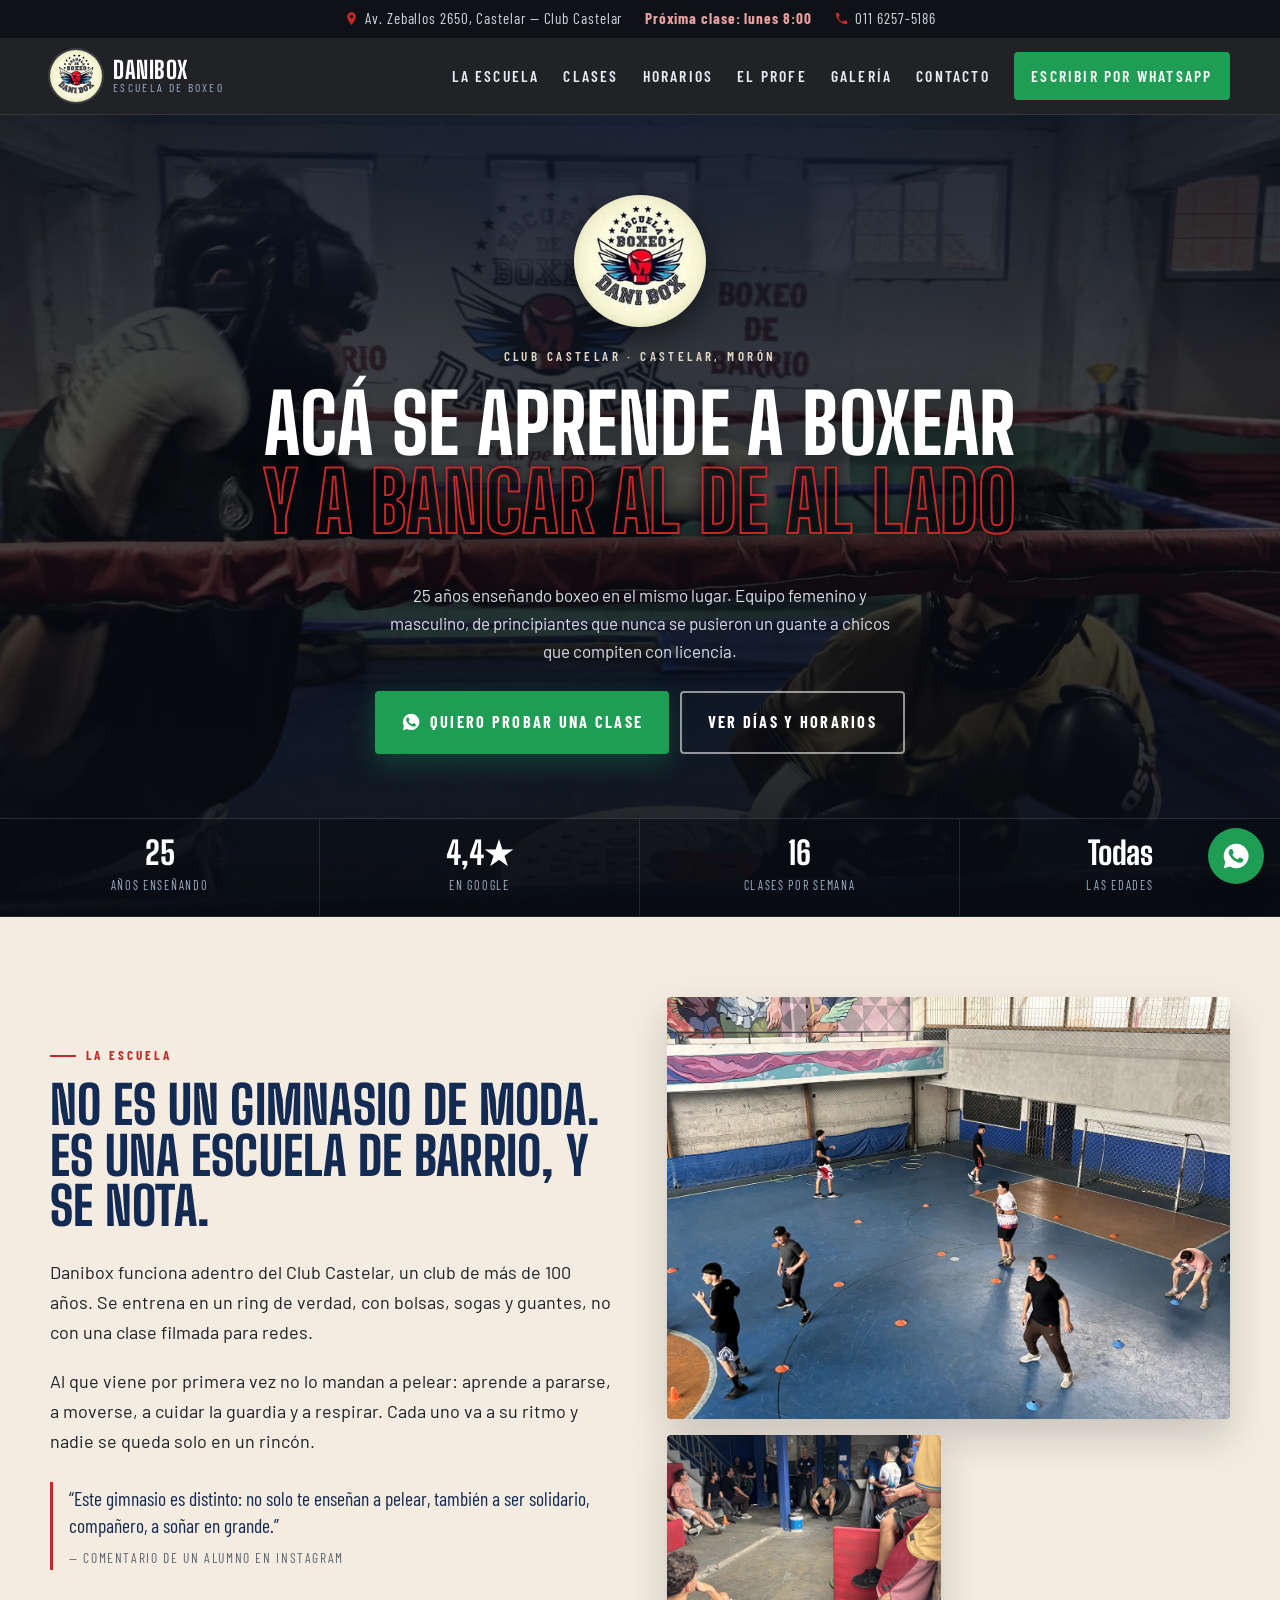
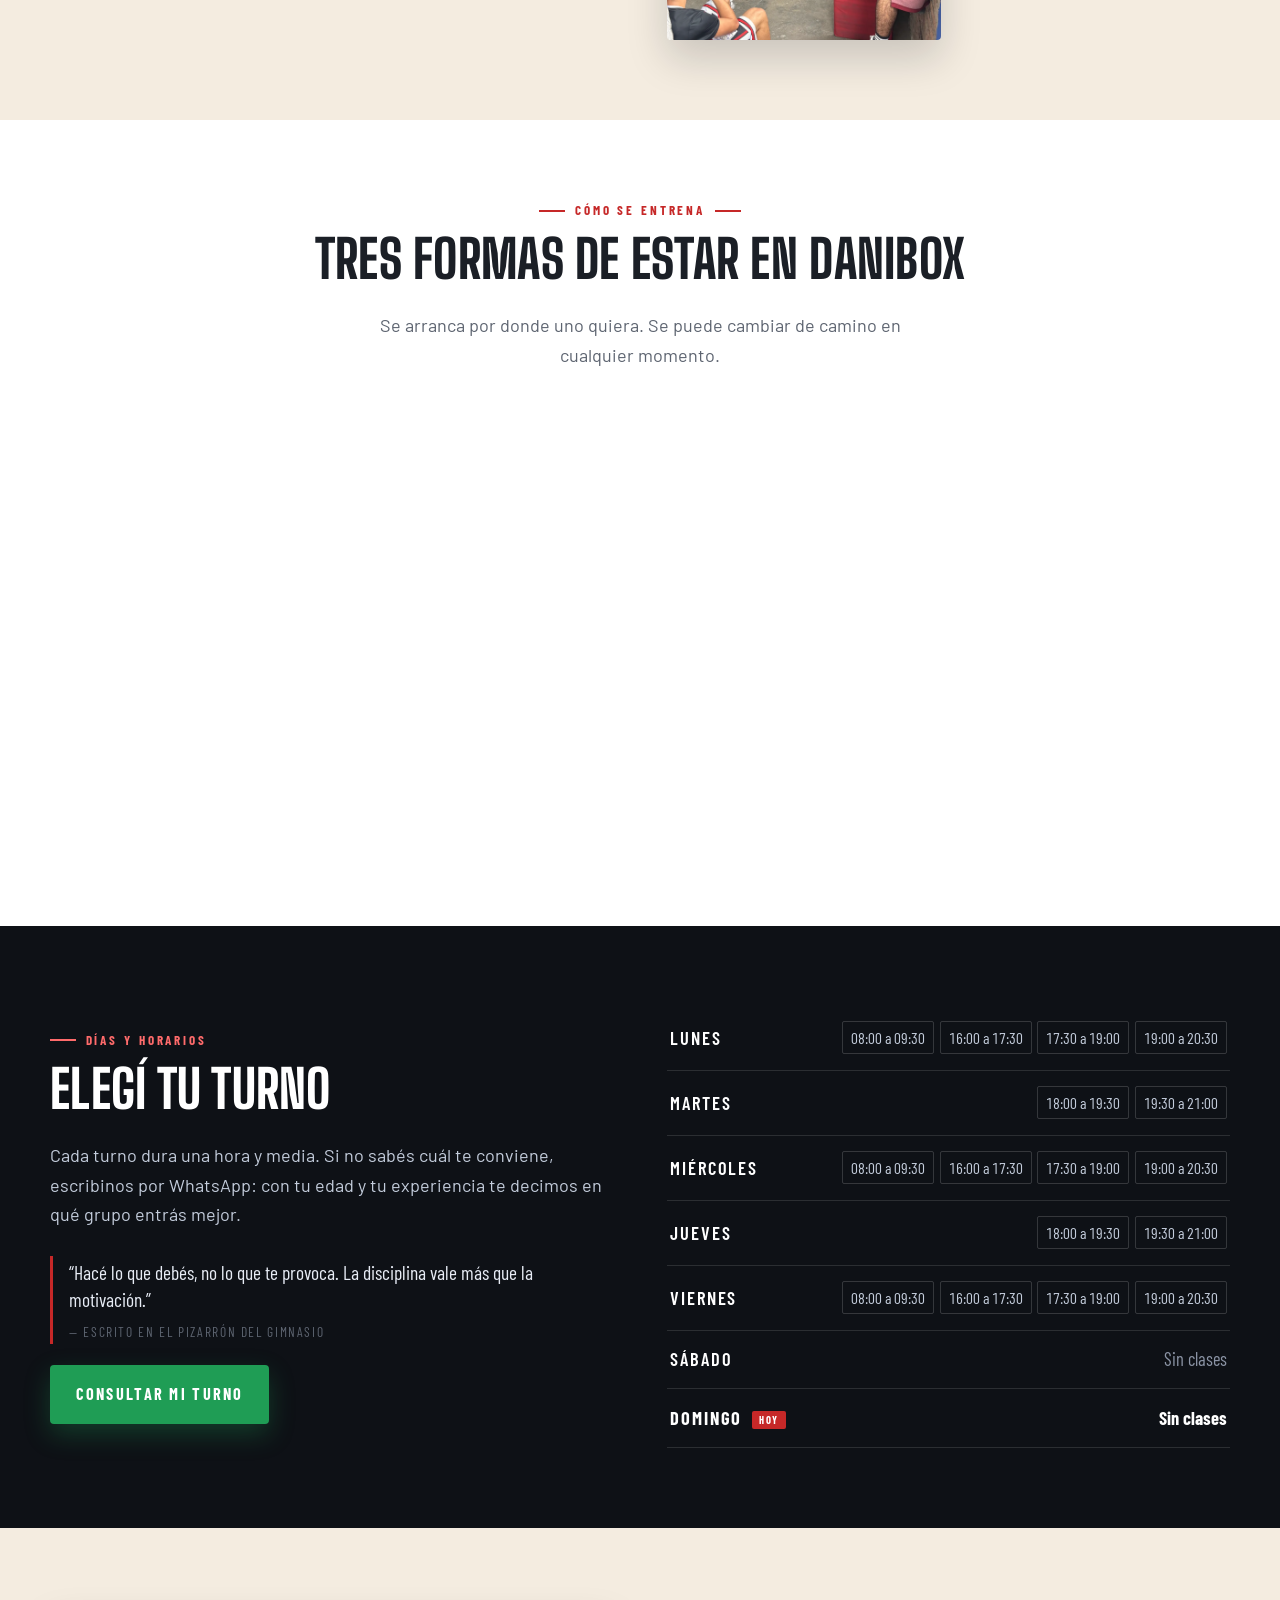
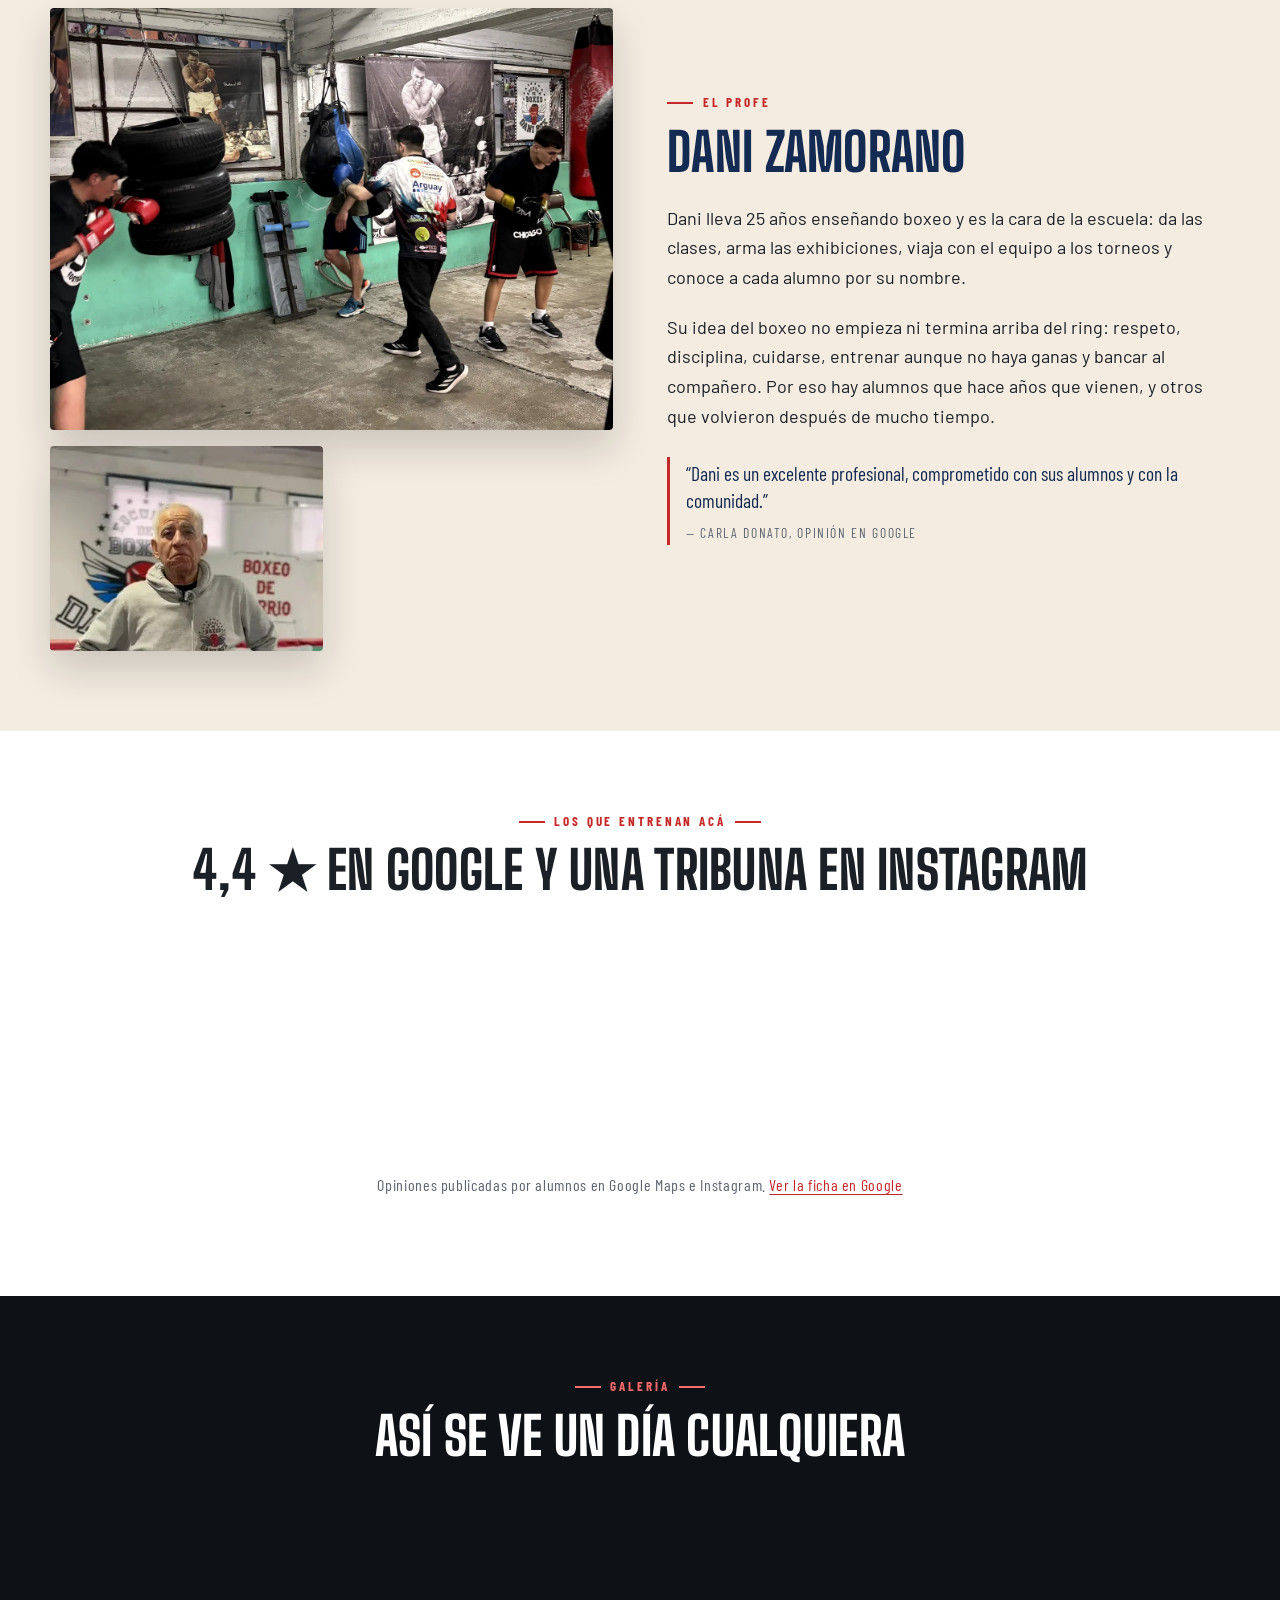
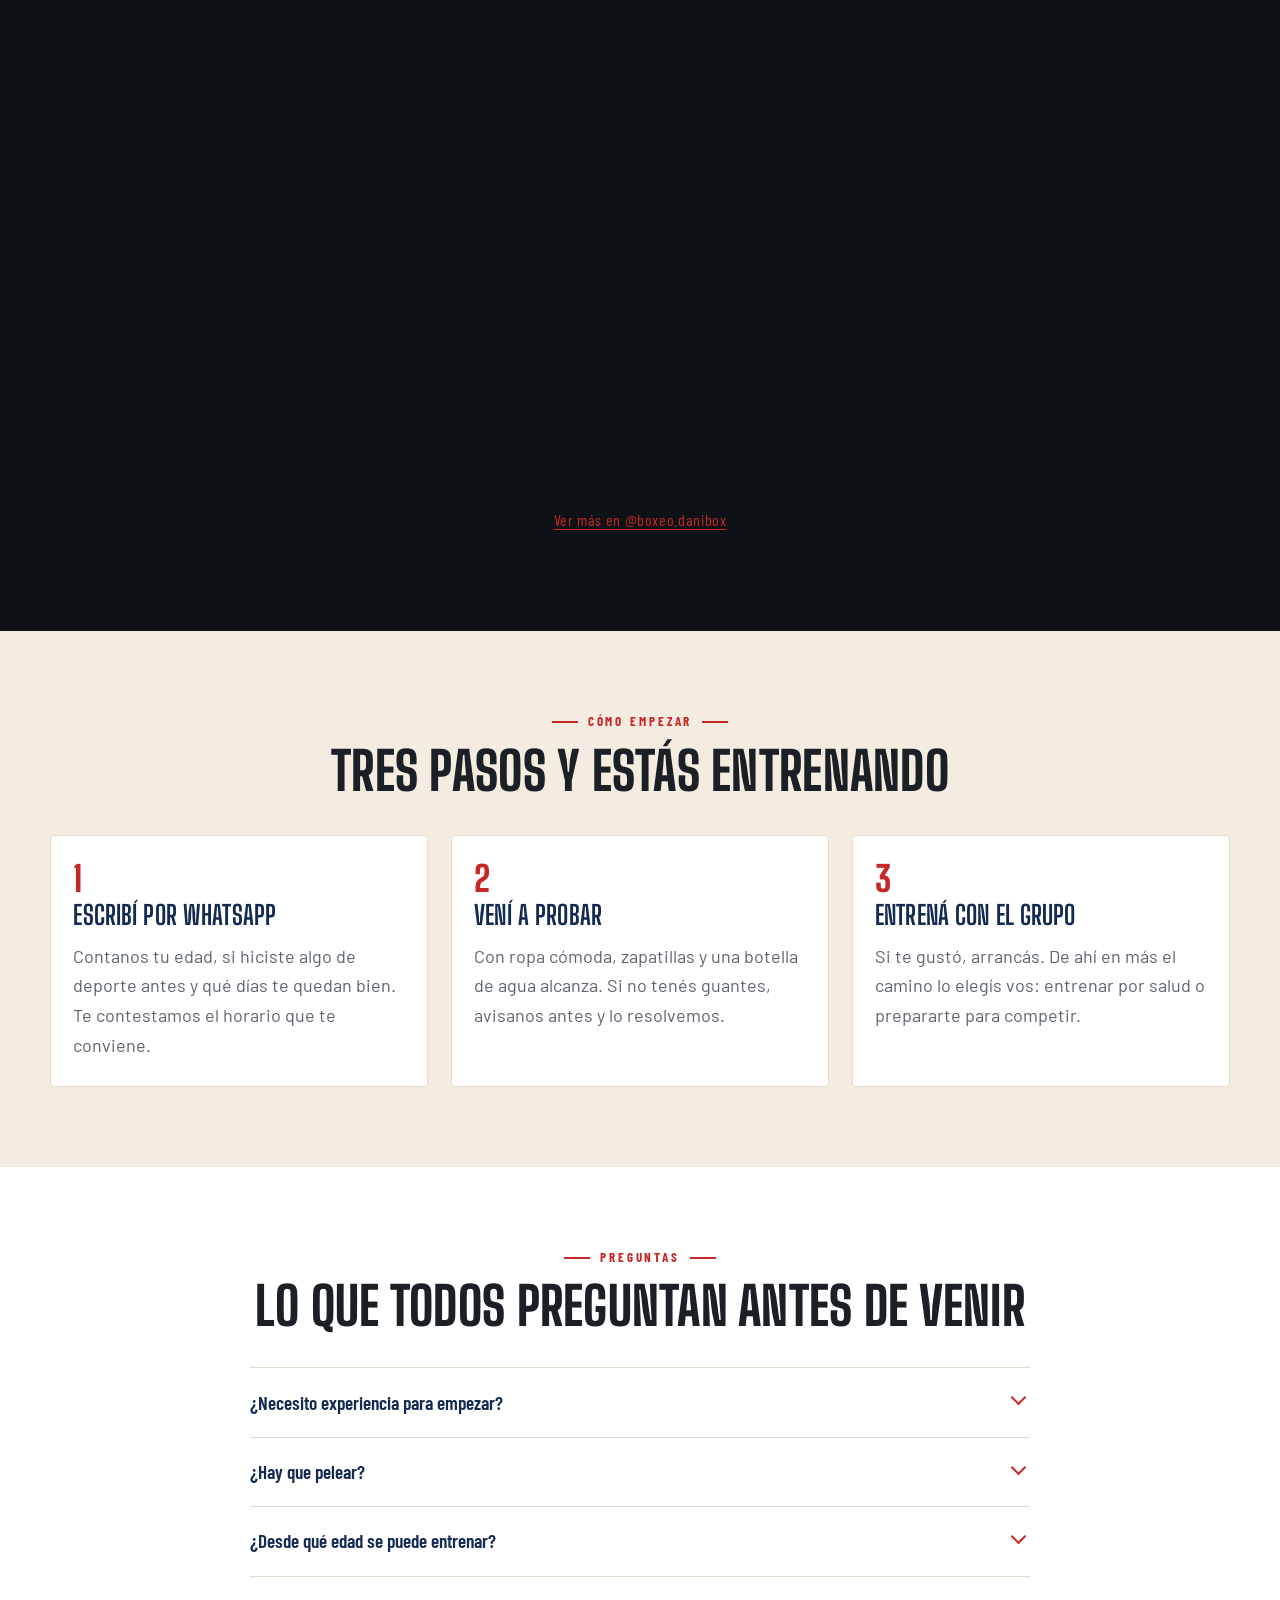
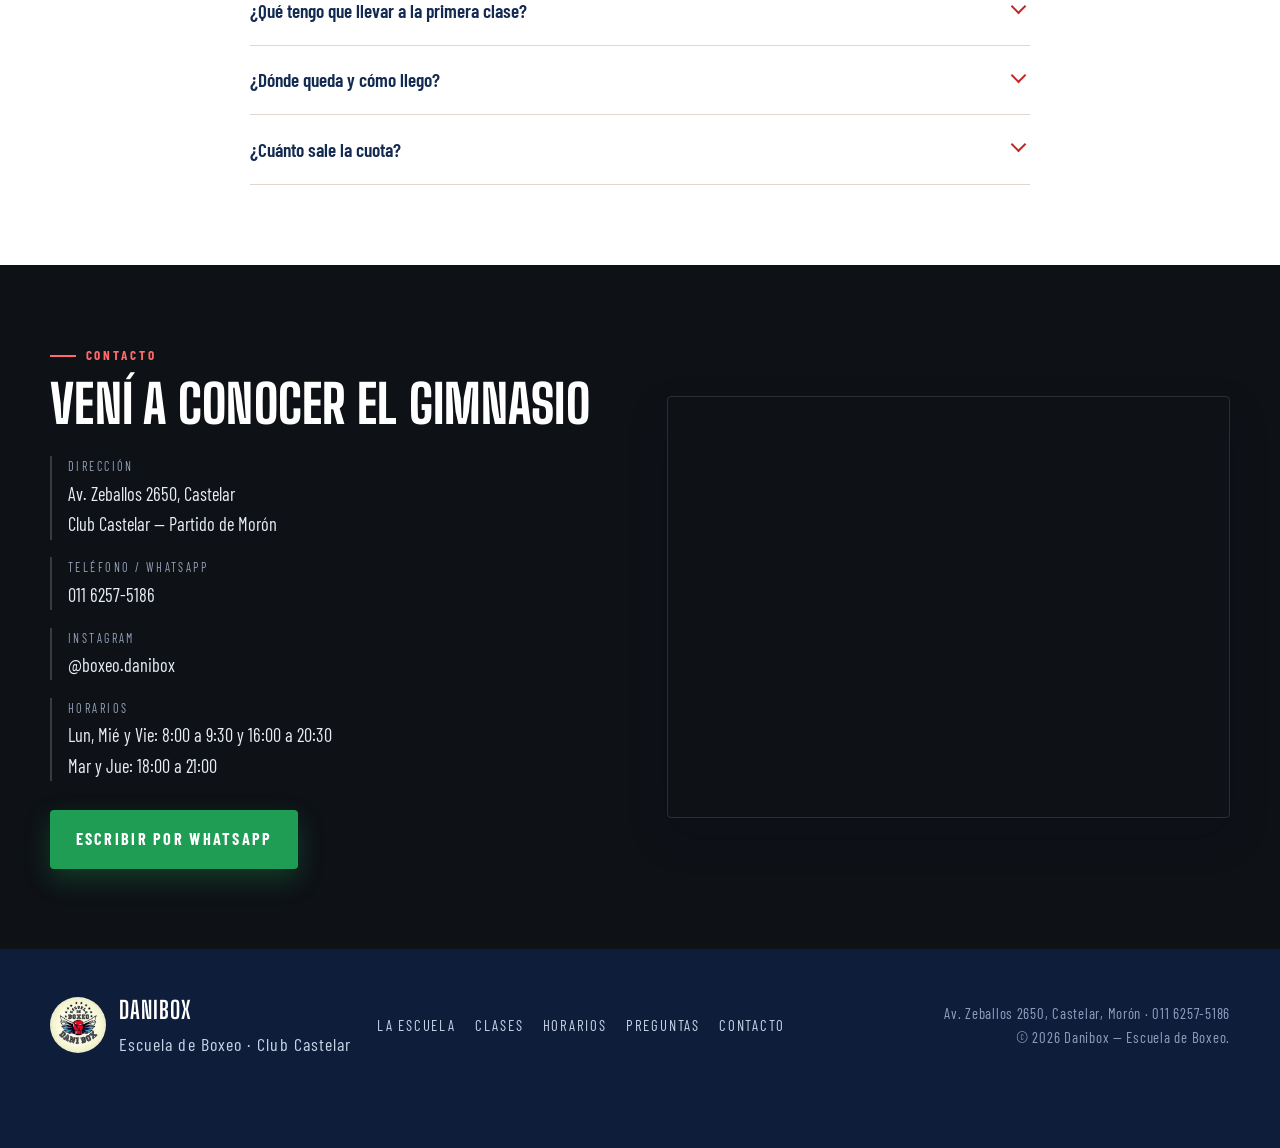
==== commit b0993c0e: "Fotos y video propios del cliente + turnos reales de clase El cliente paso material del entrenamient" ====
--- a/index.html
+++ b/index.html
@@ -28,7 +28,7 @@
 
 <link rel="preconnect" href="https://fonts.googleapis.com">
 <link rel="preconnect" href="https://fonts.gstatic.com" crossorigin>
-<link rel="preload" as="image" href="/assets/fotos/ring.webp" fetchpriority="high">
+<link rel="preload" as="image" href="/assets/fotos/ring-sparring.webp" fetchpriority="high">
 <link href="https://fonts.googleapis.com/css2?family=Big+Shoulders+Display:wght@500;700;800;900&family=Barlow+Condensed:wght@500;600;700&family=Barlow:wght@400;500;600&display=swap" rel="stylesheet">
 <link rel="stylesheet" href="/css/estilos.css">
 </head>
@@ -83,8 +83,8 @@
 <!-- hero -->
 <section class="hero" id="inicio">
   <picture class="hero__foto">
-    <source media="(max-width:700px)" srcset="/assets/fotos/ring-800.webp">
-    <img src="/assets/fotos/ring.webp" alt="Ring de boxeo de Danibox en el Club Castelar" width="1400" height="2489" fetchpriority="high">
+    <source media="(max-width:700px)" srcset="/assets/fotos/ring-sparring-800.webp">
+    <img src="/assets/fotos/ring-sparring.webp" alt="Dos alumnos guanteando con cabezal en el ring de Danibox" width="1400" height="1867" fetchpriority="high">
   </picture>
   <div class="hero__velo"></div>
 
@@ -108,8 +108,8 @@
   <ul class="credenciales">
     <li><b>25</b><span>años enseñando</span></li>
     <li><b>4,4★</b><span>en Google</span></li>
-    <li><b>+100</b><span>alumnos por semana</span></li>
-    <li><b>8 a 70</b><span>años entrenando</span></li>
+    <li><b>16</b><span>clases por semana</span></li>
+    <li><b>Todas</b><span>las edades</span></li>
   </ul>
 </section>
 
@@ -134,8 +134,8 @@
       </p>
     </div>
     <div class="dos__fotos">
-      <img src="/assets/fotos/equipo-gimnasio.webp" alt="Grupo de alumnos y alumnas de Danibox en el ring del Club Castelar" width="1156" height="868" loading="lazy">
-      <img class="dos__chica" src="/assets/fotos/entrenamiento-cancha.webp" alt="Clase de Danibox entrenando en la cancha del club" width="640" height="486" loading="lazy">
+      <img src="/assets/fotos/cancha-grupo.webp" alt="Clase de Danibox entrenando en la cancha del Club Castelar" width="1400" height="1867" loading="lazy">
+      <img class="dos__chica" src="/assets/fotos/grupo-charla.webp" alt="Alumnos de Danibox charlando durante el descanso" width="1200" height="1600" loading="lazy">
     </div>
   </div>
 </section>
@@ -175,7 +175,7 @@
         </p>
         <ul class="tilde">
           <li>Exhibiciones propias en el Club Castelar</li>
-          <li>Torneos en Merlo, Marcos Paz, Morón, Muñiz</li>
+          <li>Torneos y exhibiciones fuera del club</li>
           <li>Acompañamiento para sacar la licencia</li>
         </ul>
       </article>
@@ -204,24 +204,28 @@
   <div class="contenedor dos dos--invertida">
     <div class="dos__txt">
       <p class="etiqueta">Días y horarios</p>
-      <h2>El gimnasio abre así</h2>
+      <h2>Elegí tu turno</h2>
       <p>
-        Estos son los horarios de apertura publicados en Google. Antes de venir por primera vez,
-        escribinos por WhatsApp y te decimos el turno que mejor te queda según tu nivel.
-      </p>
-      <a class="btn btn--wa" href="https://wa.me/5491162575186?text=Hola%20Dani!%20Quer%C3%ADa%20saber%20en%20qu%C3%A9%20horario%20me%20conviene%20arrancar." target="_blank" rel="noopener">Consultar mi horario</a>
+        Cada turno dura una hora y media. Si no sabés cuál te conviene, escribinos por WhatsApp:
+        con tu edad y tu experiencia te decimos en qué grupo entrás mejor.
+      </p>
+      <p class="firma">
+        “Hacé lo que debés, no lo que te provoca. La disciplina vale más que la motivación.”
+        <span>— escrito en el pizarrón del gimnasio</span>
+      </p>
+      <a class="btn btn--wa" href="https://wa.me/5491162575186?text=Hola%20Dani!%20Quer%C3%ADa%20saber%20en%20qu%C3%A9%20turno%20me%20conviene%20arrancar." target="_blank" rel="noopener">Consultar mi turno</a>
     </div>
 
     <table class="horarios">
-      <caption class="visualmente-oculto">Horarios de Danibox</caption>
+      <caption class="visualmente-oculto">Turnos de Danibox</caption>
       <tbody>
-        <tr data-dia="1"><th scope="row">Lunes</th><td>8:00 a 22:00</td></tr>
-        <tr data-dia="2"><th scope="row">Martes</th><td>18:00 a 21:00</td></tr>
-        <tr data-dia="3"><th scope="row">Miércoles</th><td>8:00 a 22:00</td></tr>
-        <tr data-dia="4"><th scope="row">Jueves</th><td>18:00 a 21:00</td></tr>
-        <tr data-dia="5"><th scope="row">Viernes</th><td>8:00 a 22:00</td></tr>
-        <tr data-dia="6"><th scope="row">Sábado</th><td class="cerrado">Cerrado</td></tr>
-        <tr data-dia="0"><th scope="row">Domingo</th><td class="cerrado">Cerrado</td></tr>
+        <tr data-dia="1"><th scope="row">Lunes</th><td><span>08:00 a 09:30</span><span>16:00 a 17:30</span><span>17:30 a 19:00</span><span>19:00 a 20:30</span></td></tr>
+        <tr data-dia="2"><th scope="row">Martes</th><td><span>18:00 a 19:30</span><span>19:30 a 21:00</span></td></tr>
+        <tr data-dia="3"><th scope="row">Miércoles</th><td><span>08:00 a 09:30</span><span>16:00 a 17:30</span><span>17:30 a 19:00</span><span>19:00 a 20:30</span></td></tr>
+        <tr data-dia="4"><th scope="row">Jueves</th><td><span>18:00 a 19:30</span><span>19:30 a 21:00</span></td></tr>
+        <tr data-dia="5"><th scope="row">Viernes</th><td><span>08:00 a 09:30</span><span>16:00 a 17:30</span><span>17:30 a 19:00</span><span>19:00 a 20:30</span></td></tr>
+        <tr data-dia="6"><th scope="row">Sábado</th><td class="cerrado">Sin clases</td></tr>
+        <tr data-dia="0"><th scope="row">Domingo</th><td class="cerrado">Sin clases</td></tr>
       </tbody>
     </table>
   </div>
@@ -231,8 +235,8 @@
 <section class="seccion seccion--crema" id="profe">
   <div class="contenedor dos">
     <div class="dos__fotos dos__fotos--profe">
-      <img src="/assets/fotos/grupo-mural.webp" alt="Dani con el grupo frente al mural de los 100 años del Club Castelar" width="640" height="640" loading="lazy">
-      <img class="dos__chica" src="/assets/fotos/carrera-club.webp" alt="Alumnos de Danibox en la carrera aniversario del Club Castelar" width="1065" height="773" loading="lazy">
+      <img src="/assets/fotos/bolsas-grupo.webp" alt="Alumnos entrenando en las bolsas en el gimnasio de Danibox" width="1400" height="1867" loading="lazy">
+      <img class="dos__chica" src="/assets/fotos/profe.webp" alt="El profe de Danibox con el buzo de Boxeo de Barrio" width="361" height="525" loading="lazy">
     </div>
     <div class="dos__txt">
       <p class="etiqueta">El profe</p>
@@ -287,11 +291,16 @@
     <p class="etiqueta etiqueta--centro">Galería</p>
     <h2 class="centro">Así se ve un día cualquiera</h2>
     <div class="galeria">
-      <figure class="g1"><img src="/assets/fotos/sparring.webp" alt="Dos alumnos guanteando con cabezal en el ring" width="1600" height="900" loading="lazy"></figure>
-      <figure class="g2"><img src="/assets/fotos/ring-clase.webp" alt="Clase entrenando dentro del ring" width="360" height="525" loading="lazy"></figure>
-      <figure class="g3"><img src="/assets/fotos/bolsas.webp" alt="Alumnos trabajando en las bolsas" width="361" height="525" loading="lazy"></figure>
-      <figure class="g4"><img src="/assets/fotos/evento.webp" alt="Equipo de Danibox en un evento de boxeo" width="640" height="480" loading="lazy"></figure>
-      <figure class="g5"><img src="/assets/fotos/torneo.webp" alt="Alumnos de Danibox en un torneo" width="361" height="640" loading="lazy"></figure>
+      <figure class="g1 video">
+        <video id="clip" poster="/assets/video/clase-poster.webp" data-src="/assets/video/clase.mp4"
+               width="406" height="720" muted loop playsinline preload="none"
+               aria-label="Nueve segundos de una clase en Danibox: el profe corrigiendo la guardia"></video>
+        <figcaption>9 segundos de una clase</figcaption>
+      </figure>
+      <figure class="g2"><img src="/assets/fotos/correr.webp" alt="Alumno corriendo en la entrada en calor" width="1200" height="1600" loading="lazy"></figure>
+      <figure class="g3"><img src="/assets/fotos/pera.webp" alt="Trabajo de pera en el gimnasio" width="1200" height="1600" loading="lazy"></figure>
+      <figure class="g4"><img src="/assets/fotos/ring-cartel.webp" alt="El ring de Danibox con el cartel de la escuela" width="1400" height="1867" loading="lazy"></figure>
+      <figure class="g5"><img src="/assets/fotos/bolsa-pesada.webp" alt="Alumno trabajando en la bolsa pesada" width="1200" height="1600" loading="lazy"></figure>
     </div>
     <p class="centro nota"><a href="https://www.instagram.com/boxeo.danibox/" target="_blank" rel="noopener">Ver más en @boxeo.danibox</a></p>
   </div>
@@ -311,7 +320,7 @@
       <li>
         <span class="pasos__n">2</span>
         <h3>Vení a probar</h3>
-        <p>Con ropa cómoda, zapatillas y una botella de agua alcanza. Los guantes para la primera clase te los prestamos.</p>
+        <p>Con ropa cómoda, zapatillas y una botella de agua alcanza. Si no tenés guantes, avisanos antes y lo resolvemos.</p>
       </li>
       <li>
         <span class="pasos__n">3</span>
@@ -344,19 +353,19 @@
       <details itemscope itemprop="mainEntity" itemtype="https://schema.org/Question">
         <summary itemprop="name">¿Desde qué edad se puede entrenar?</summary>
         <div itemscope itemprop="acceptedAnswer" itemtype="https://schema.org/Answer">
-          <p itemprop="text">Entrenan chicos, adolescentes y adultos, y el equipo es femenino y masculino. Escribinos por WhatsApp con la edad y te decimos en qué grupo entra.</p>
+          <p itemprop="text">Entrenan chicos, adolescentes y adultos, y el equipo es femenino y masculino. Escribinos por WhatsApp con la edad y te decimos en qué turno entra.</p>
         </div>
       </details>
       <details itemscope itemprop="mainEntity" itemtype="https://schema.org/Question">
         <summary itemprop="name">¿Qué tengo que llevar a la primera clase?</summary>
         <div itemscope itemprop="acceptedAnswer" itemtype="https://schema.org/Answer">
-          <p itemprop="text">Ropa cómoda, zapatillas, toalla y agua. Los guantes para probar te los prestamos; después cada uno se compra los suyos y las vendas.</p>
+          <p itemprop="text">Ropa cómoda, zapatillas, toalla y agua. Si todavía no tenés guantes, escribinos antes de venir y lo vemos; después cada uno se compra los suyos y las vendas.</p>
         </div>
       </details>
       <details itemscope itemprop="mainEntity" itemtype="https://schema.org/Question">
         <summary itemprop="name">¿Dónde queda y cómo llego?</summary>
         <div itemscope itemprop="acceptedAnswer" itemtype="https://schema.org/Answer">
-          <p itemprop="text">En el Club Castelar, Av. Zeballos 2650, Castelar, partido de Morón. A pocas cuadras de la estación de Castelar del tren Sarmiento.</p>
+          <p itemprop="text">En el Club Castelar, Av. Zeballos 2650, Castelar, partido de Morón.</p>
         </div>
       </details>
       <details itemscope itemprop="mainEntity" itemtype="https://schema.org/Question">
@@ -390,7 +399,7 @@
         </li>
         <li>
           <span>Horarios</span>
-          Lun, Mié y Vie de 8 a 22 · Mar y Jue de 18 a 21
+          Lun, Mié y Vie: 8:00 a 9:30 y 16:00 a 20:30<br>Mar y Jue: 18:00 a 21:00
         </li>
       </ul>
       <a class="btn btn--wa" href="https://wa.me/5491162575186?text=Hola%20Dani!%20Vi%20la%20web%20y%20quiero%20sumarme%20a%20entrenar." target="_blank" rel="noopener">Escribir por WhatsApp</a>
@@ -454,7 +463,8 @@
   },
   "areaServed": ["Castelar", "Morón", "Ituzaingó", "Haedo", "Villa Tesei", "Zona Oeste del GBA"],
   "openingHoursSpecification": [
-    { "@type": "OpeningHoursSpecification", "dayOfWeek": ["Monday", "Wednesday", "Friday"], "opens": "08:00", "closes": "22:00" },
+    { "@type": "OpeningHoursSpecification", "dayOfWeek": ["Monday", "Wednesday", "Friday"], "opens": "08:00", "closes": "09:30" },
+    { "@type": "OpeningHoursSpecification", "dayOfWeek": ["Monday", "Wednesday", "Friday"], "opens": "16:00", "closes": "20:30" },
     { "@type": "OpeningHoursSpecification", "dayOfWeek": ["Tuesday", "Thursday"], "opens": "18:00", "closes": "21:00" }
   ],
   "sport": "Boxeo",
--- a/css/estilos.css
+++ b/css/estilos.css
@@ -31,6 +31,8 @@
 
 *,*::before,*::after{box-sizing:border-box}
 html{scroll-behavior:smooth;-webkit-text-size-adjust:100%}
+/* que el titulo no quede tapado por el header fijo al entrar por el menu */
+section[id]{scroll-margin-top:84px}
 body{
   margin:0;
   background:var(--crema);
@@ -234,6 +236,11 @@
 .horarios th,.horarios td{padding:.85rem .2rem;border-bottom:1px solid rgba(255,255,255,.12);text-align:left}
 .horarios th{font-weight:600;text-transform:uppercase;letter-spacing:.1em;color:#fff}
 .horarios td{text-align:right;color:#c3ccdb;font-variant-numeric:tabular-nums}
+.horarios td span{
+  display:inline-block;margin:.12rem 0 .12rem .35rem;padding:.16rem .5rem;
+  border:1px solid rgba(255,255,255,.16);border-radius:2px;font-size:.98rem;
+}
+.horarios tr.hoy td span{border-color:rgba(255,255,255,.4);color:#fff}
 .horarios .cerrado{color:#8b94a5}
 .horarios tr.hoy th,.horarios tr.hoy td{color:#fff;font-weight:700}
 .horarios tr.hoy th::after{
@@ -264,6 +271,13 @@
 .galeria img{width:100%;height:100%;object-fit:cover;aspect-ratio:1;transition:transform .5s ease}
 .galeria figure:hover img{transform:scale(1.05)}
 .galeria .g1{grid-column:span 2;aspect-ratio:16/9}
+.galeria .video{position:relative;background:#000}
+.galeria video{width:100%;height:100%;object-fit:cover;display:block;aspect-ratio:16/9}
+.galeria figcaption{
+  position:absolute;left:.6rem;bottom:.6rem;
+  font-family:var(--cond);text-transform:uppercase;letter-spacing:.14em;font-size:.76rem;
+  background:rgba(9,12,18,.72);color:#fff;padding:.3rem .6rem;border-radius:2px;
+}
 .galeria .g1 img{aspect-ratio:16/9}
 
 /* ---------- pasos ---------- */
@@ -351,10 +365,10 @@
   .pasos{grid-template-columns:repeat(3,1fr)}
   .galeria{grid-template-columns:repeat(4,1fr)}
   .galeria .g1{grid-column:span 2;grid-row:span 2;aspect-ratio:auto}
-  .galeria .g1 img{aspect-ratio:1}
+  .galeria .g1 img,.galeria .g1 video{aspect-ratio:1}
   .dos{grid-template-columns:1fr 1fr;align-items:center;gap:3.4rem}
   .dos__fotos{grid-template-columns:1fr 1fr}
-  .dos__fotos img:first-child{grid-column:span 2;aspect-ratio:16/10}
+  .dos__fotos img:first-child{grid-column:span 2;aspect-ratio:4/3}
   .dos__fotos--profe img:first-child{grid-column:span 2;aspect-ratio:4/3}
   .pie__in{grid-template-columns:auto 1fr auto;text-align:left;align-items:center;justify-items:start}
   .pie__nav{justify-content:center}
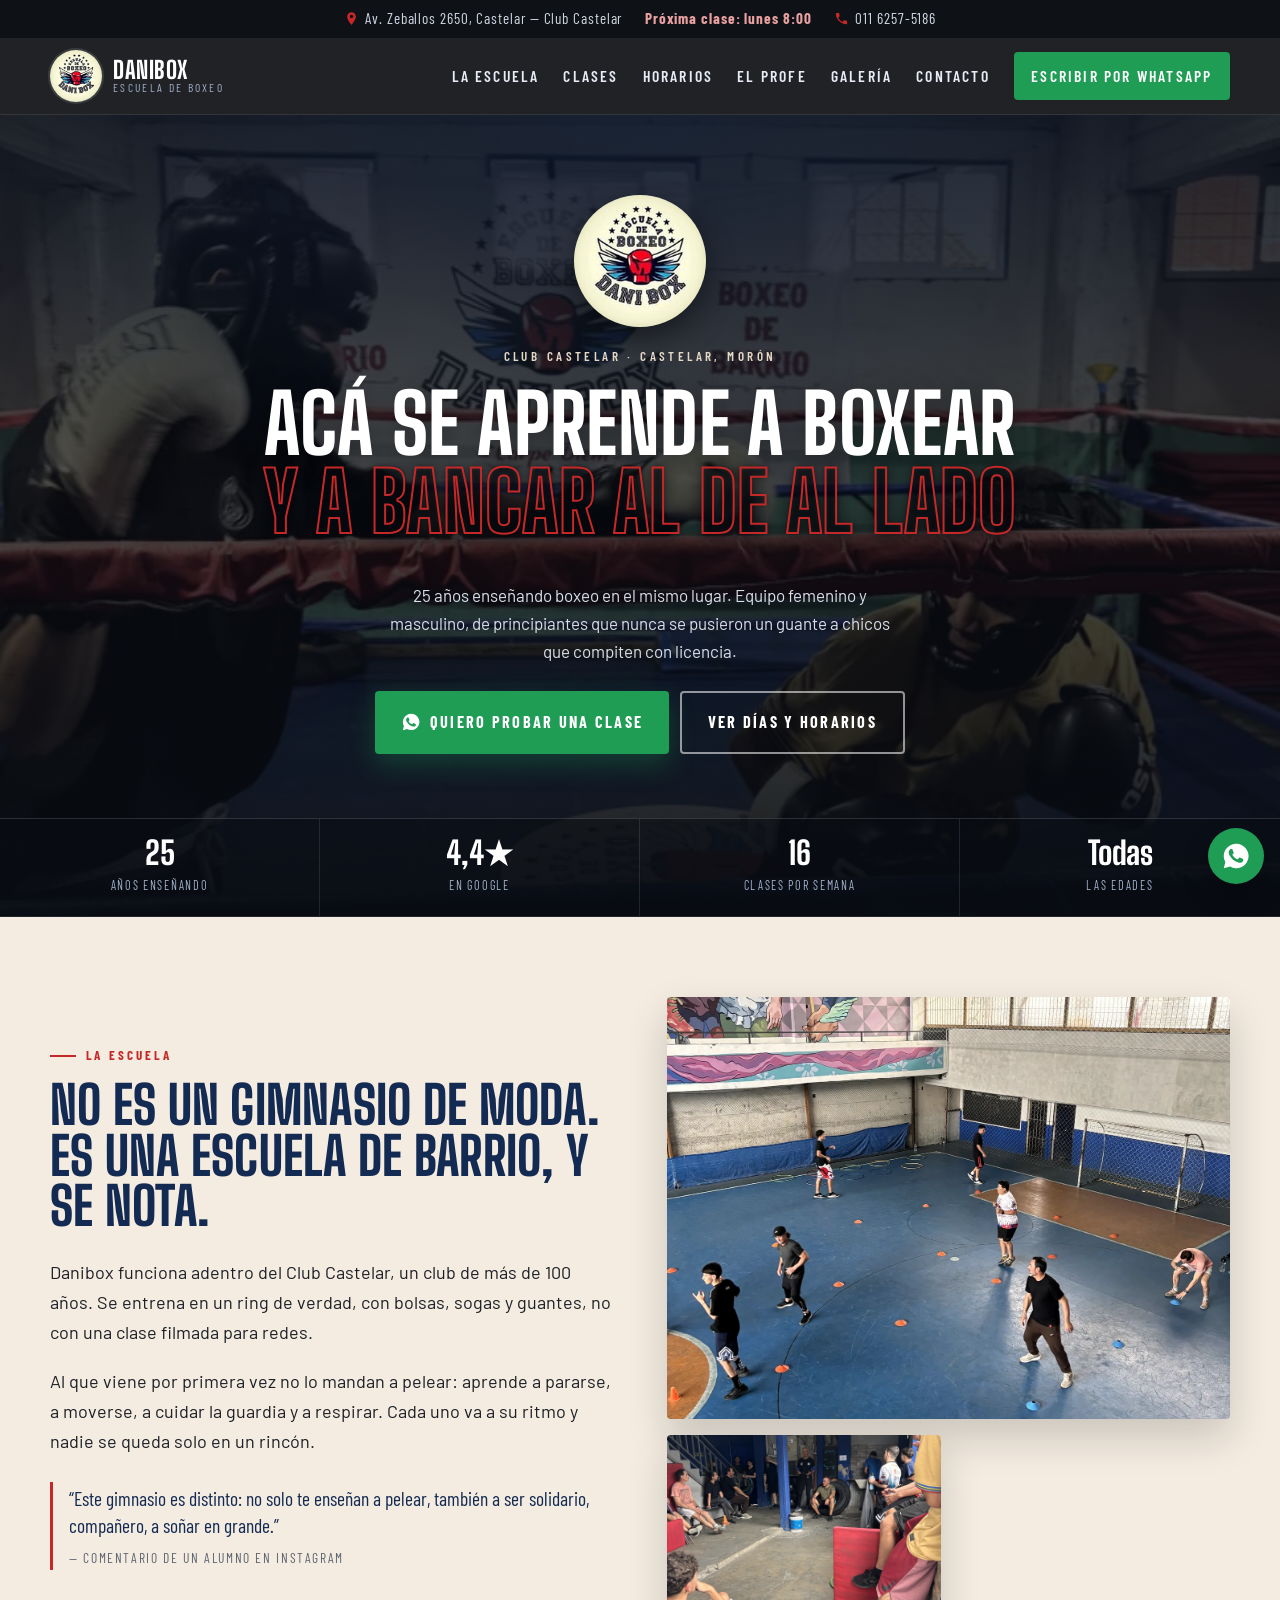
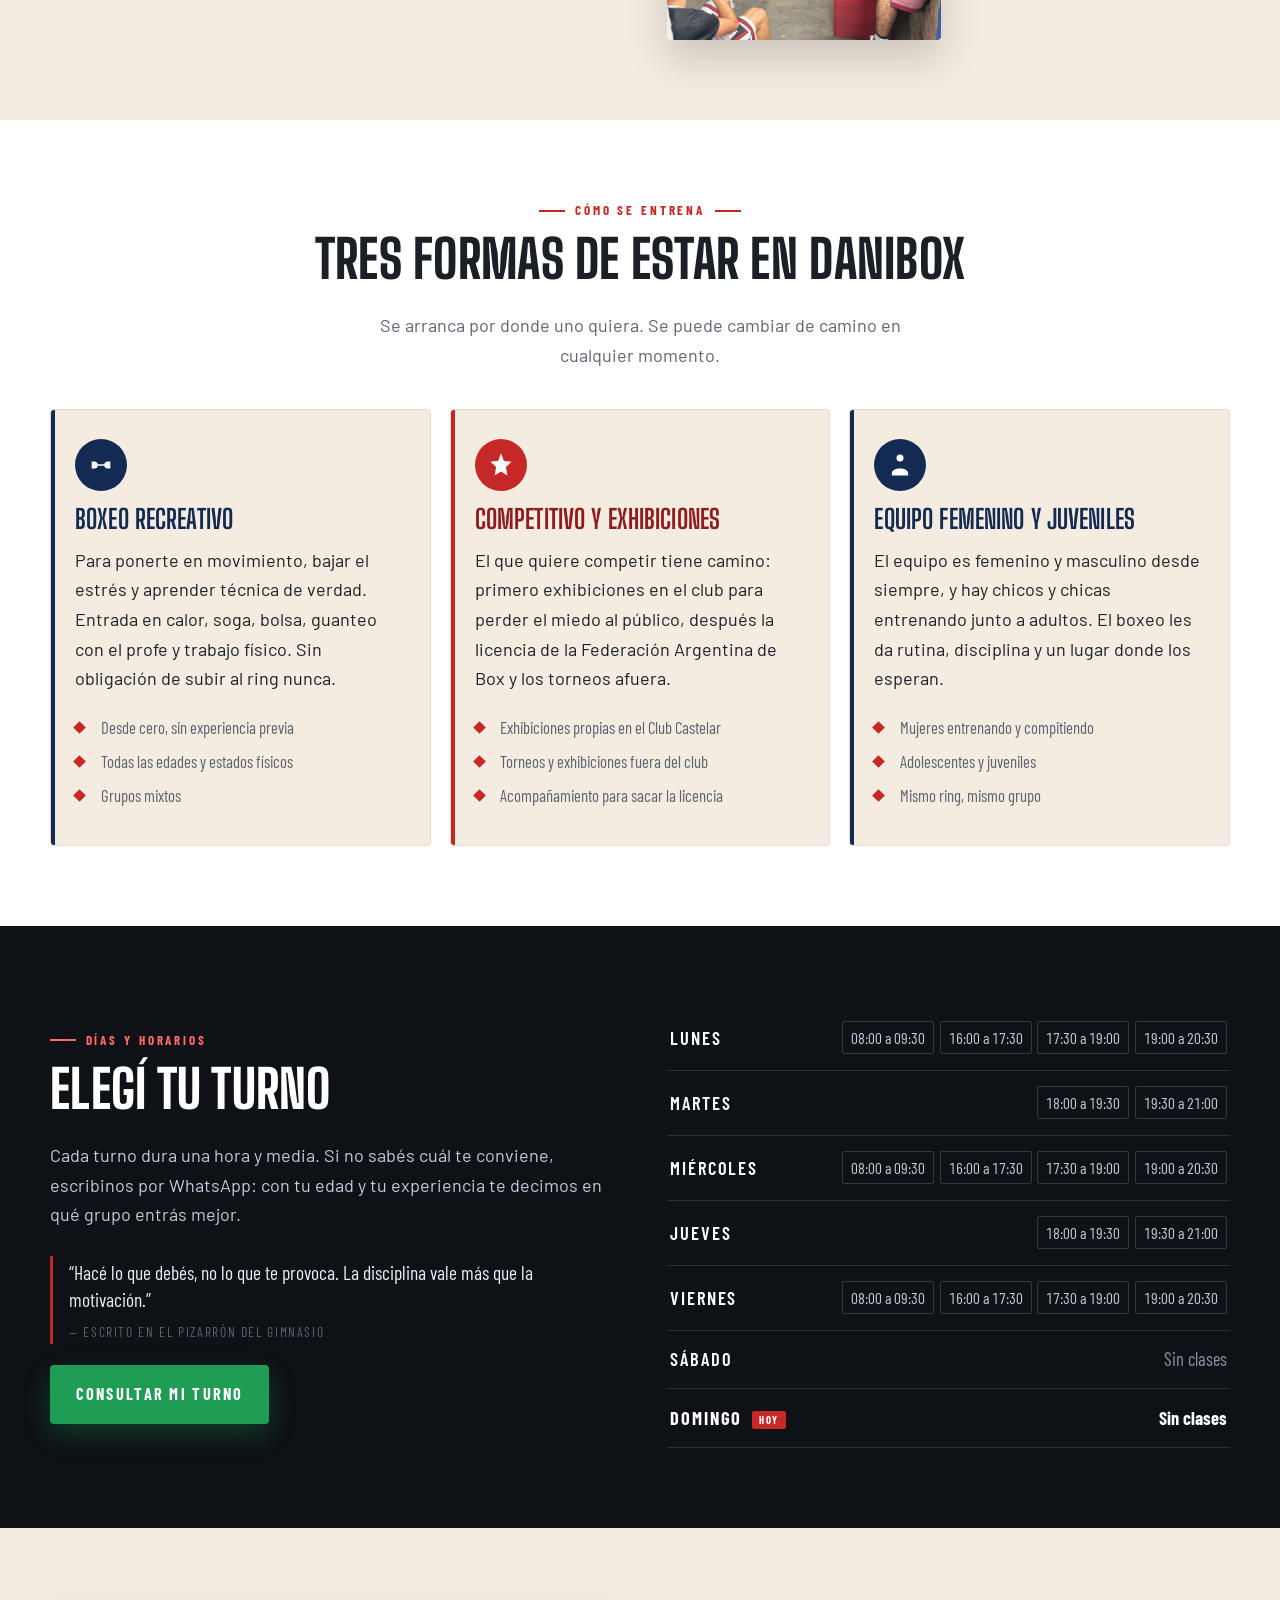
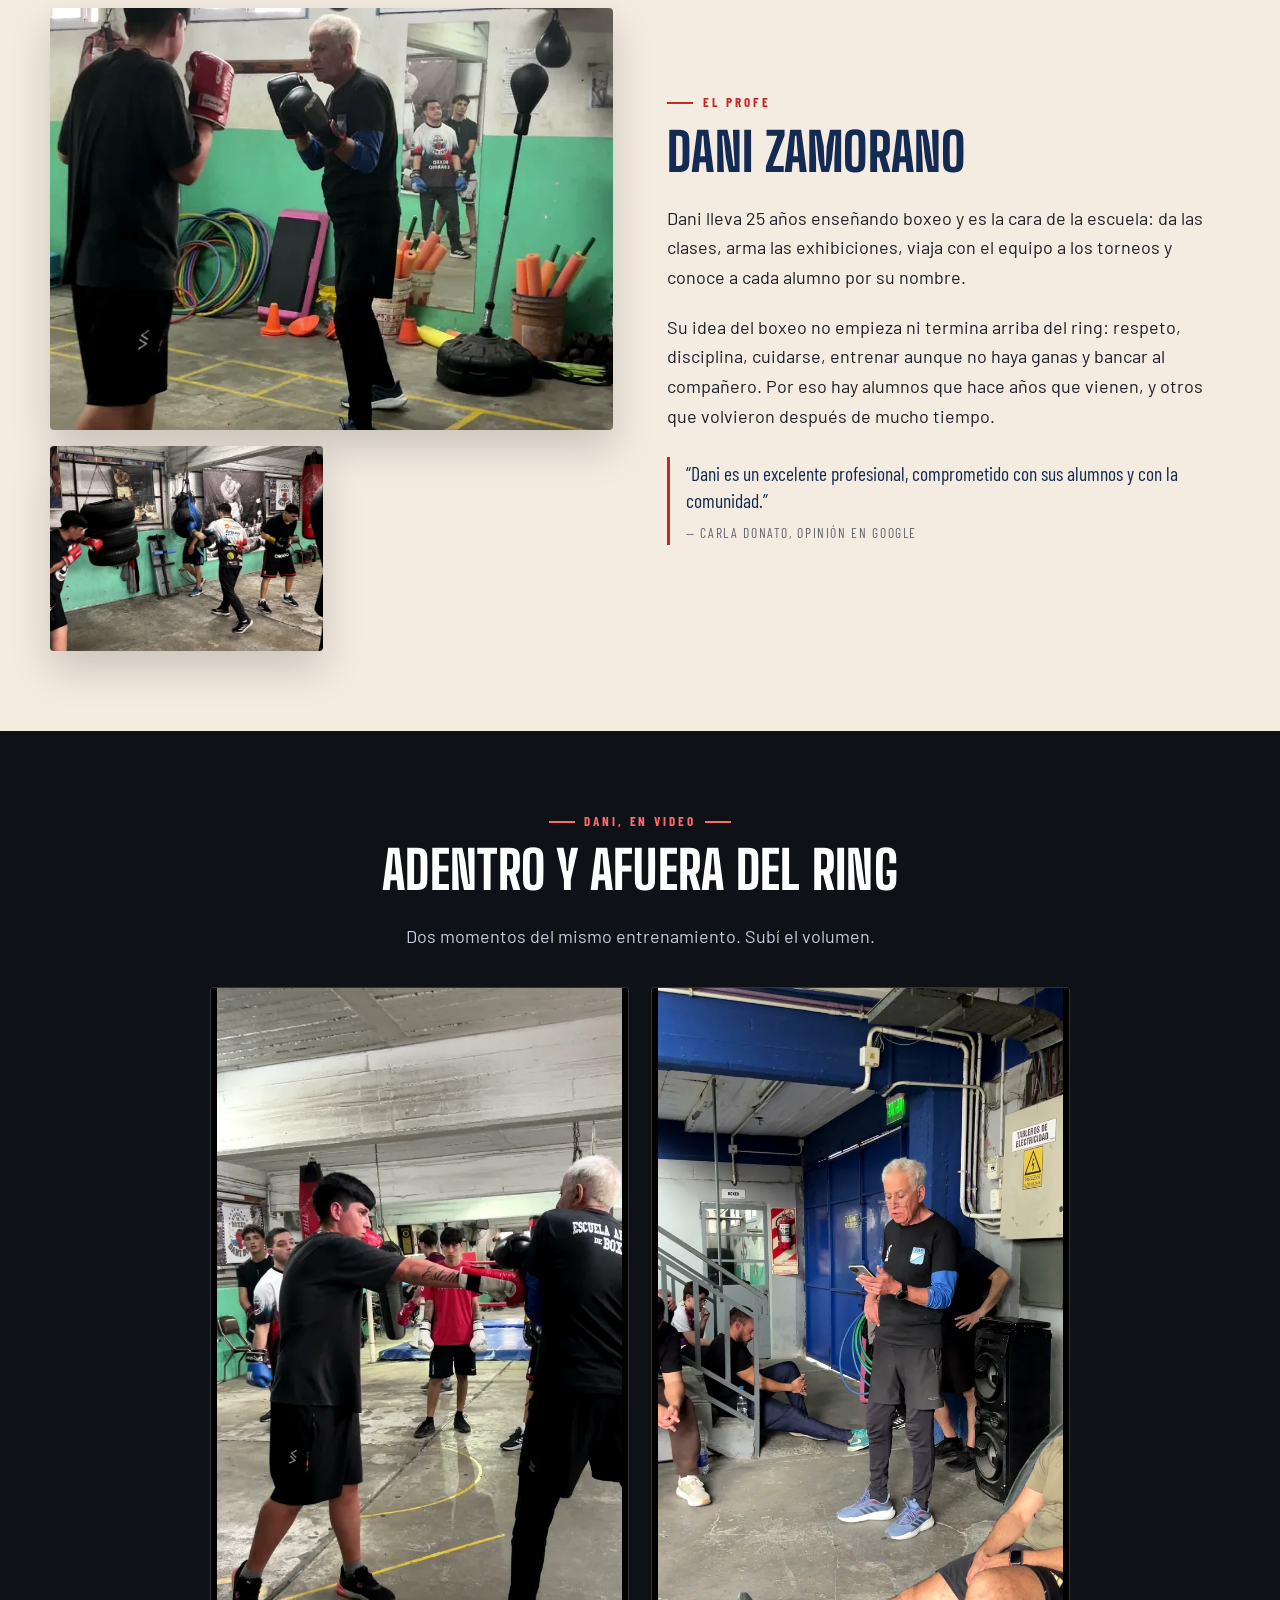
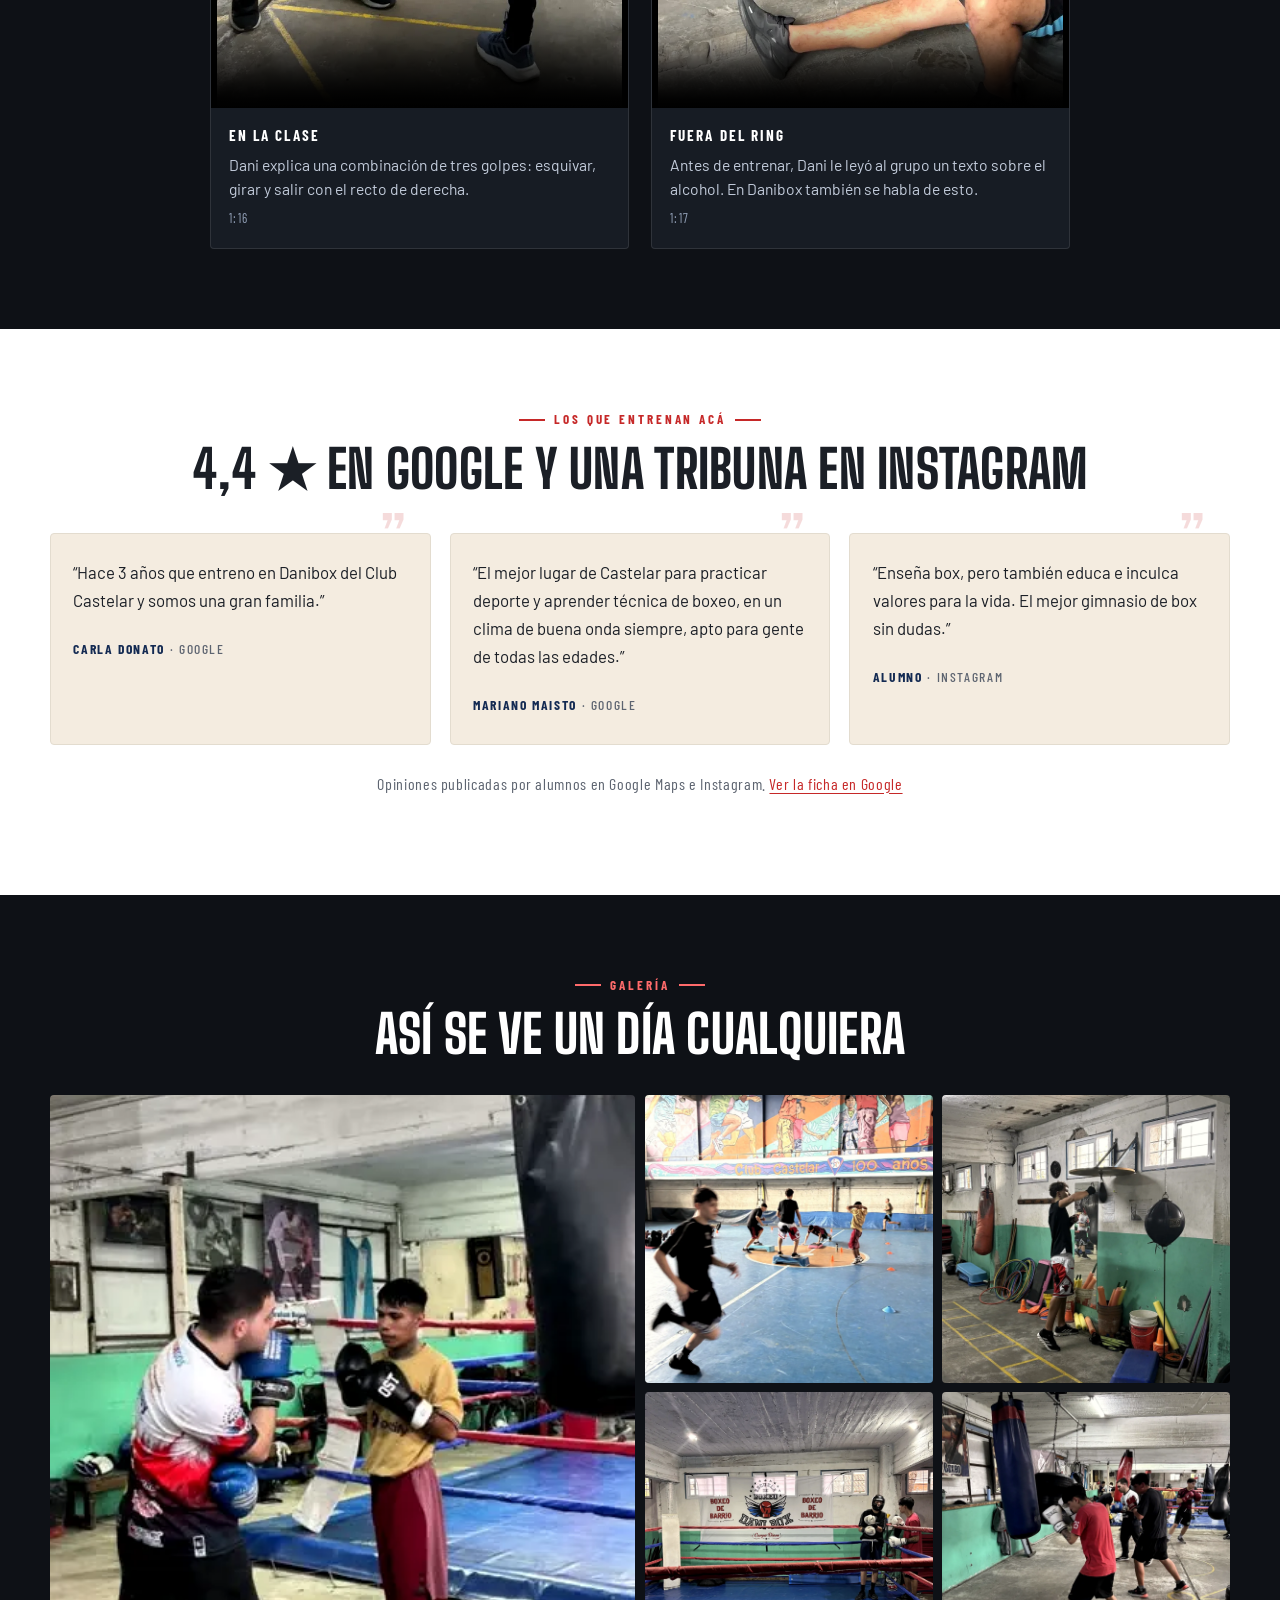
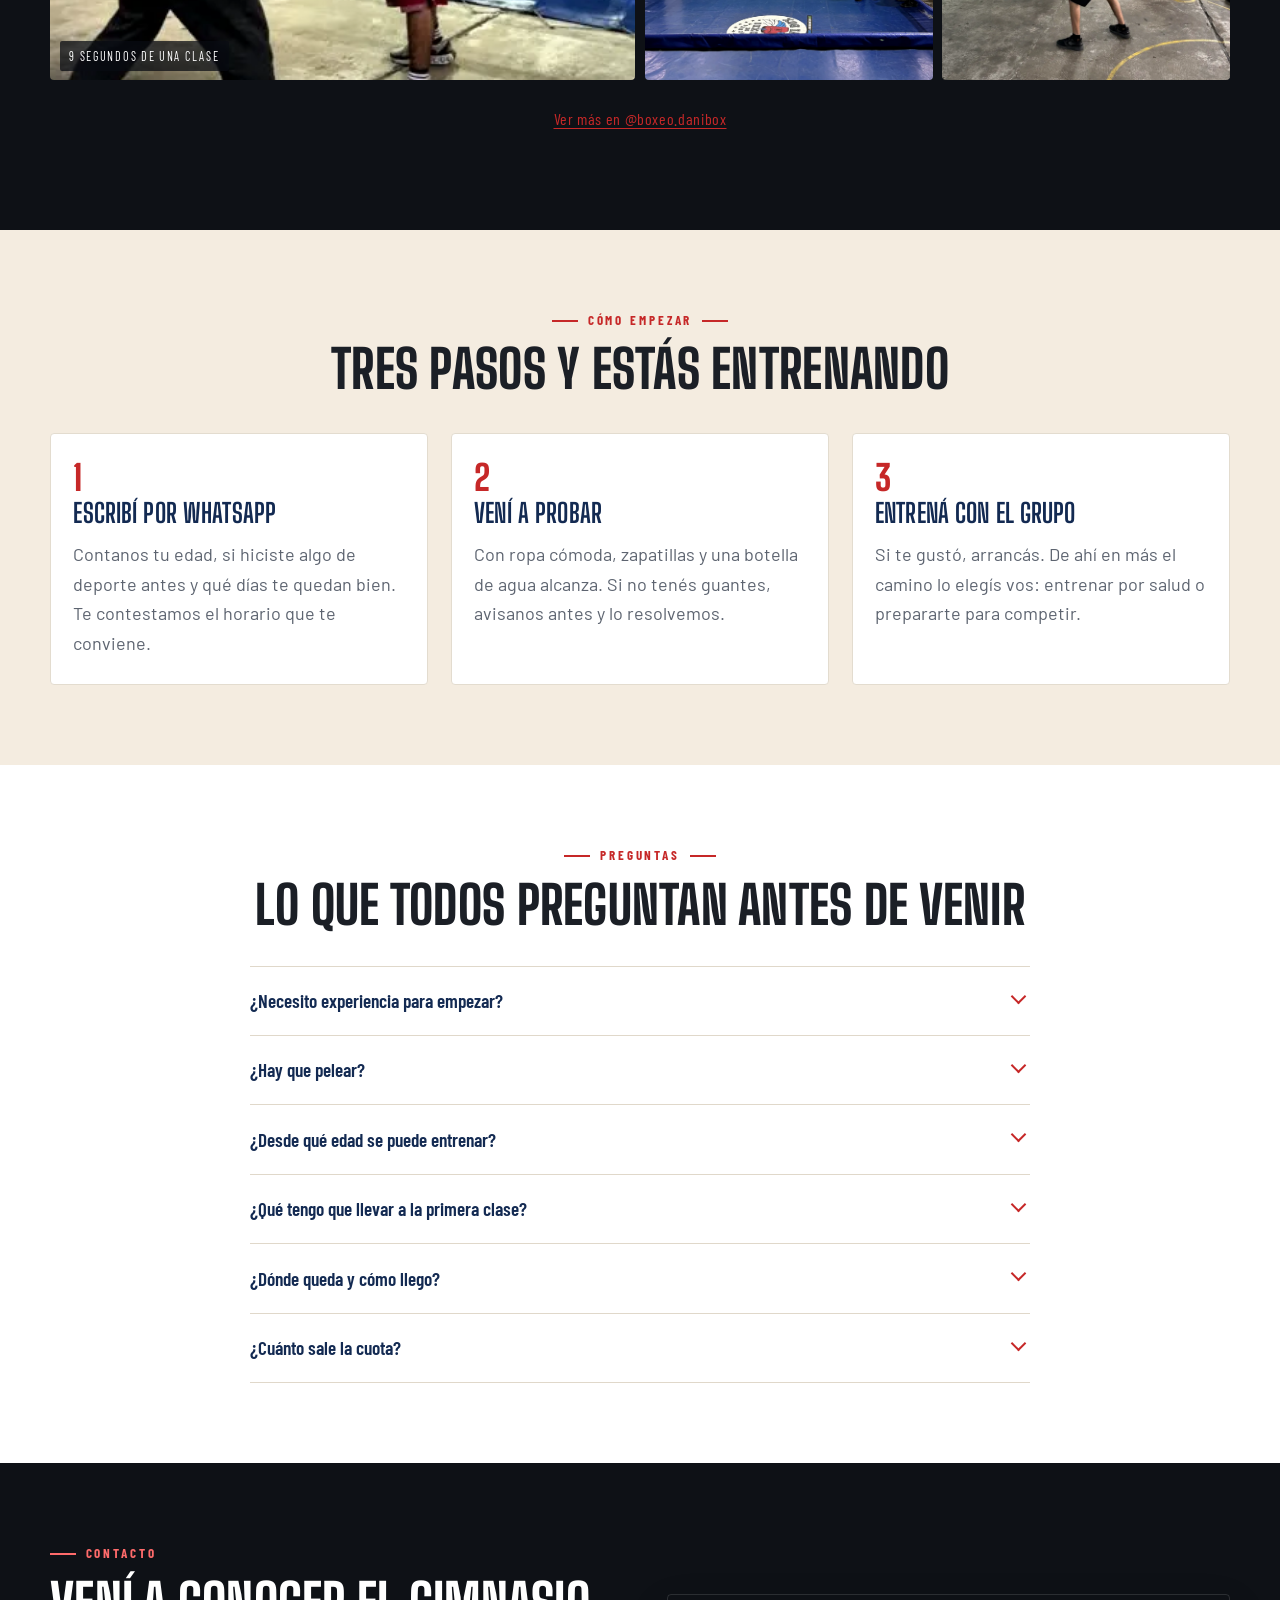
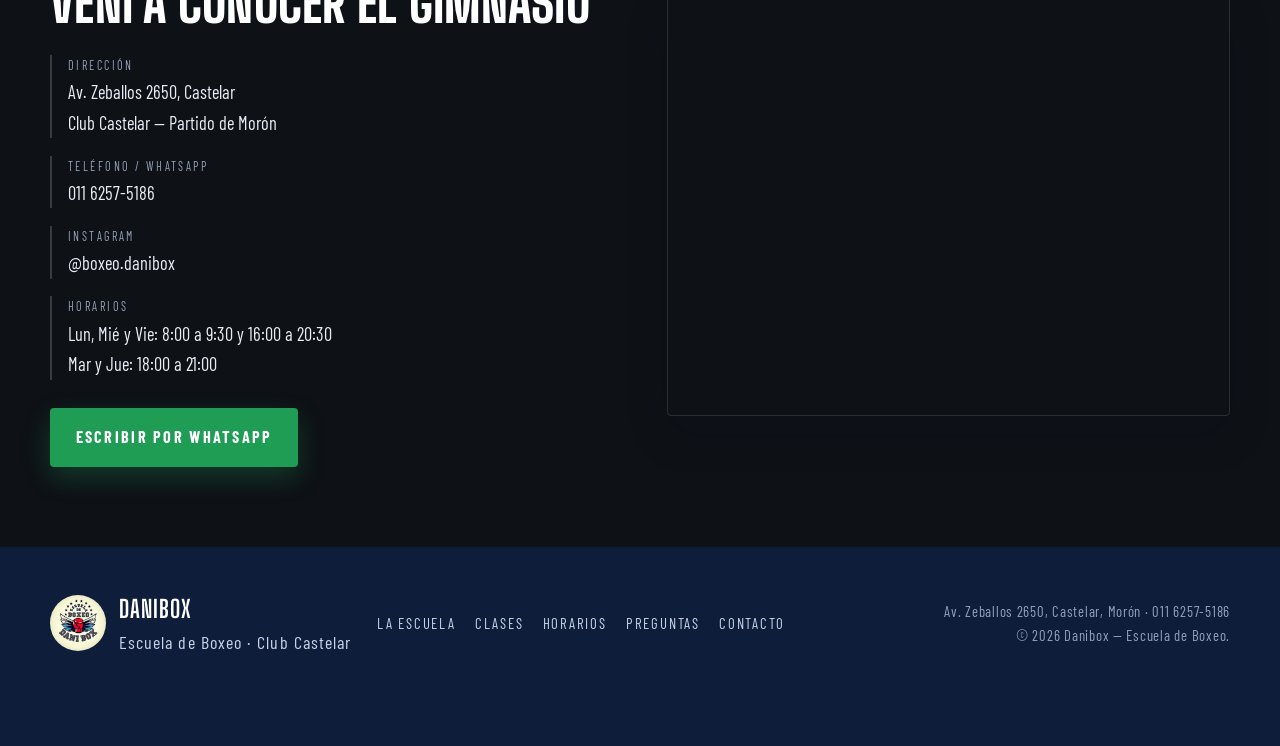
==== commit e0620d90: "Sección con los dos videos de Dani y su foto en El profe - Nueva sección "Adentro y afuera del ring"" ====
--- a/index.html
+++ b/index.html
@@ -235,8 +235,8 @@
 <section class="seccion seccion--crema" id="profe">
   <div class="contenedor dos">
     <div class="dos__fotos dos__fotos--profe">
-      <img src="/assets/fotos/bolsas-grupo.webp" alt="Alumnos entrenando en las bolsas en el gimnasio de Danibox" width="1400" height="1867" loading="lazy">
-      <img class="dos__chica" src="/assets/fotos/profe.webp" alt="El profe de Danibox con el buzo de Boxeo de Barrio" width="361" height="525" loading="lazy">
+      <img src="/assets/fotos/dani.webp" alt="Dani Zamorano con las manoplas, trabajando con un alumno" width="900" height="1600" loading="lazy">
+      <img class="dos__chica" src="/assets/fotos/bolsas-grupo.webp" alt="Alumnos entrenando en las bolsas en el gimnasio de Danibox" width="1400" height="1867" loading="lazy">
     </div>
     <div class="dos__txt">
       <p class="etiqueta">El profe</p>
@@ -254,6 +254,41 @@
         “Dani es un excelente profesional, comprometido con sus alumnos y con la comunidad.”
         <span>— Carla Donato, opinión en Google</span>
       </p>
+    </div>
+  </div>
+</section>
+
+<!-- dani en video -->
+<section class="seccion seccion--oscura" id="videos">
+  <div class="contenedor">
+    <p class="etiqueta etiqueta--centro">Dani, en video</p>
+    <h2 class="centro">Adentro y afuera del ring</h2>
+    <p class="centro sub">Dos momentos del mismo entrenamiento. Subí el volumen.</p>
+
+    <div class="videos">
+      <figure class="video-card">
+        <video controls playsinline preload="none" width="540" height="960"
+               poster="/assets/video/clase-combinacion-poster.webp">
+          <source src="/assets/video/clase-combinacion.mp4" type="video/mp4">
+        </video>
+        <figcaption>
+          <strong>En la clase</strong>
+          Dani explica una combinación de tres golpes: esquivar, girar y salir con el recto de derecha.
+          <span>1:16</span>
+        </figcaption>
+      </figure>
+
+      <figure class="video-card">
+        <video controls playsinline preload="none" width="540" height="960"
+               poster="/assets/video/charla-alcohol-poster.webp">
+          <source src="/assets/video/charla-alcohol.mp4" type="video/mp4">
+        </video>
+        <figcaption>
+          <strong>Fuera del ring</strong>
+          Antes de entrenar, Dani le leyó al grupo un texto sobre el alcohol. En Danibox también se habla de esto.
+          <span>1:17</span>
+        </figcaption>
+      </figure>
     </div>
   </div>
 </section>
@@ -472,6 +507,31 @@
 }
 </script>
 
+<script type="application/ld+json">
+[
+  {
+    "@context": "https://schema.org",
+    "@type": "VideoObject",
+    "name": "Dani explica una combinación de tres golpes",
+    "description": "Clase en Danibox: esquivar, girar y salir con el recto de derecha.",
+    "thumbnailUrl": "https://dani-box.vercel.app/assets/video/clase-combinacion-poster.webp",
+    "contentUrl": "https://dani-box.vercel.app/assets/video/clase-combinacion.mp4",
+    "uploadDate": "2026-09-21",
+    "duration": "PT1M16S"
+  },
+  {
+    "@context": "https://schema.org",
+    "@type": "VideoObject",
+    "name": "Fuera del ring: una charla sobre el alcohol en Danibox",
+    "description": "Antes de entrenar, Dani le lee al grupo un texto sobre el alcohol.",
+    "thumbnailUrl": "https://dani-box.vercel.app/assets/video/charla-alcohol-poster.webp",
+    "contentUrl": "https://dani-box.vercel.app/assets/video/charla-alcohol.mp4",
+    "uploadDate": "2026-09-21",
+    "duration": "PT1M17S"
+  }
+]
+</script>
+
 <script src="/js/main.js" defer></script>
 </body>
 </html>
--- a/css/estilos.css
+++ b/css/estilos.css
@@ -279,6 +279,20 @@
   background:rgba(9,12,18,.72);color:#fff;padding:.3rem .6rem;border-radius:2px;
 }
 .galeria .g1 img{aspect-ratio:16/9}
+
+/* ---------- dani en video ---------- */
+.videos{display:grid;gap:1.4rem;margin:2.2rem auto 0;max-width:860px}
+.video-card{
+  margin:0;background:var(--carbon-2);border:1px solid rgba(255,255,255,.1);
+  border-radius:var(--radio);overflow:hidden;
+}
+.video-card video{display:block;width:100%;aspect-ratio:9/16;max-height:80vh;object-fit:contain;background:#000}
+.video-card figcaption{padding:1rem 1.1rem 1.2rem;font-size:.98rem;line-height:1.55;color:#c3ccdb}
+.video-card strong{
+  display:block;margin-bottom:.3rem;color:#fff;font-family:var(--cond);
+  text-transform:uppercase;letter-spacing:.14em;font-size:.95rem;
+}
+.video-card span{display:block;margin-top:.5rem;font-family:var(--cond);font-size:.8rem;letter-spacing:.12em;color:#93a1b8}
 
 /* ---------- pasos ---------- */
 .pasos{list-style:none;counter-reset:p;margin:2.4rem 0 0;padding:0;display:grid;gap:1.4rem}
@@ -363,6 +377,7 @@
   .cards{grid-template-columns:repeat(3,1fr)}
   .opiniones{grid-template-columns:repeat(3,1fr)}
   .pasos{grid-template-columns:repeat(3,1fr)}
+  .videos{grid-template-columns:1fr 1fr}
   .galeria{grid-template-columns:repeat(4,1fr)}
   .galeria .g1{grid-column:span 2;grid-row:span 2;aspect-ratio:auto}
   .galeria .g1 img,.galeria .g1 video{aspect-ratio:1}
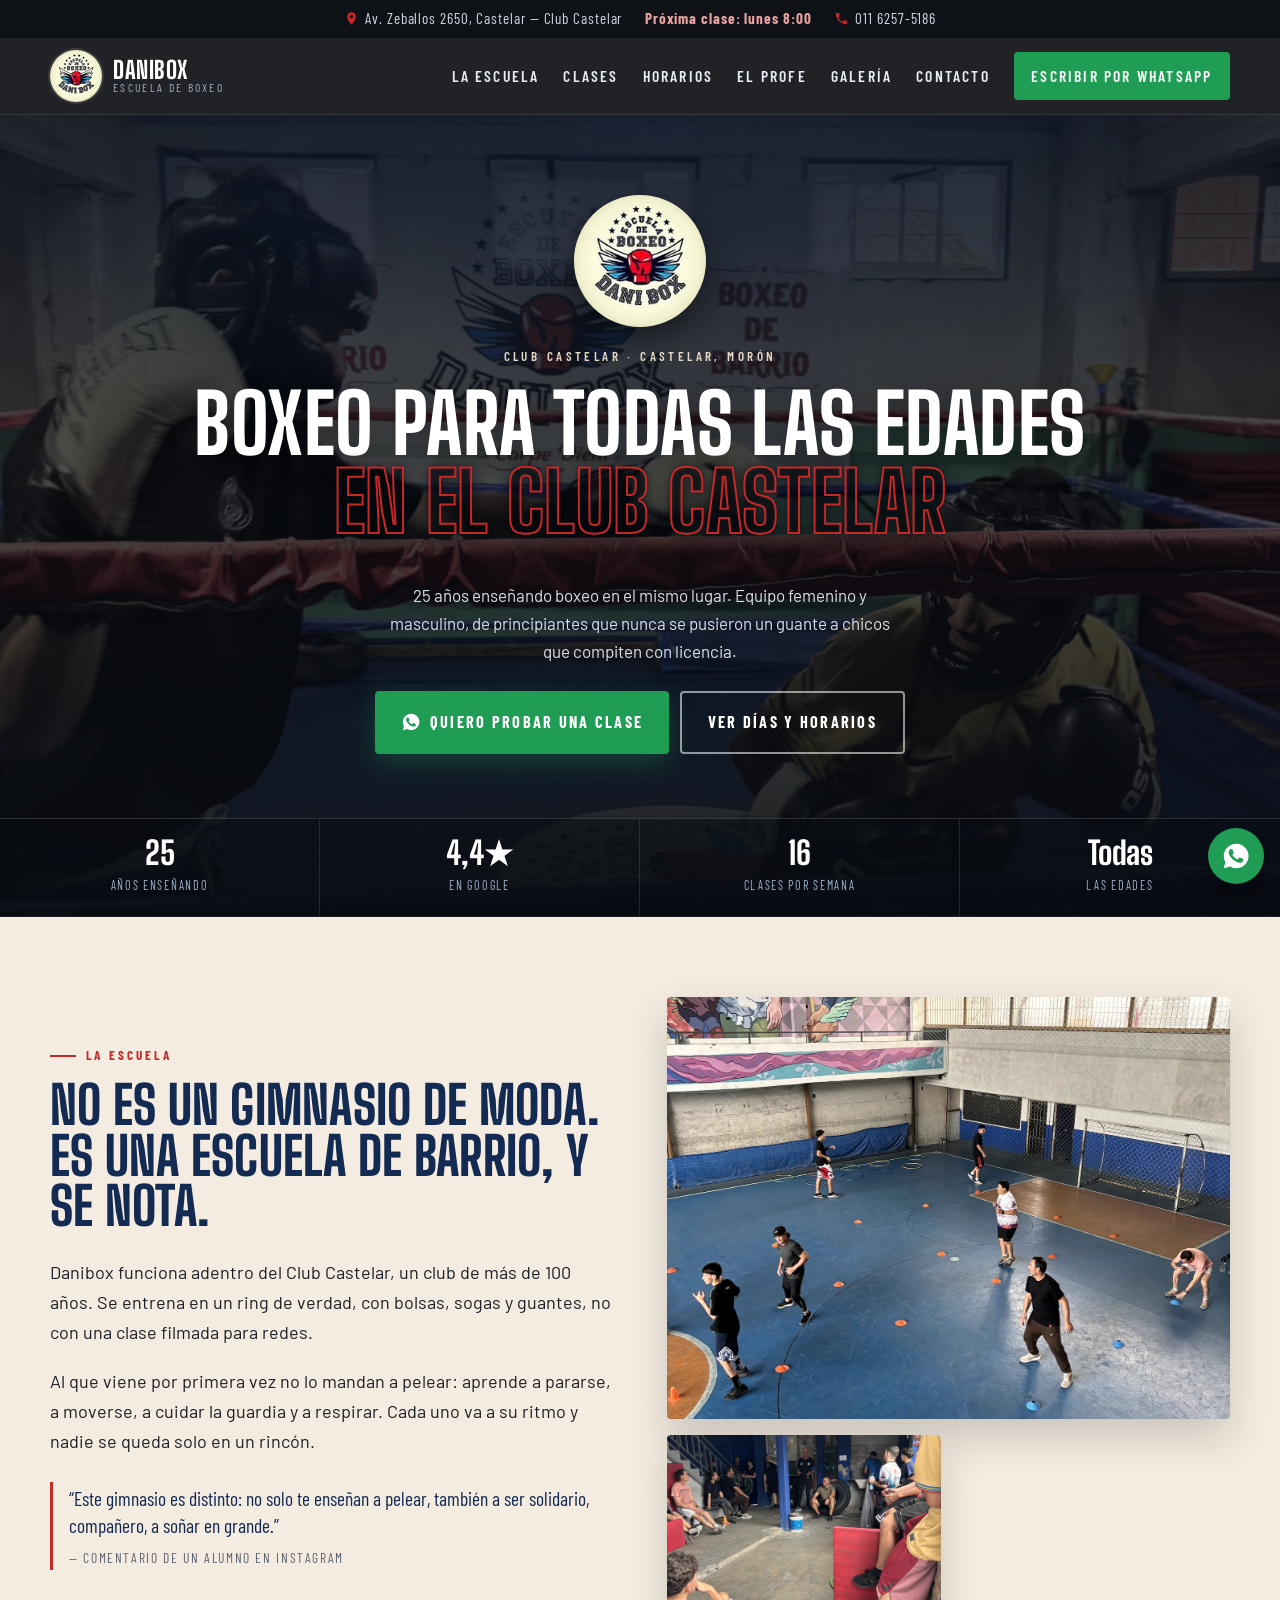
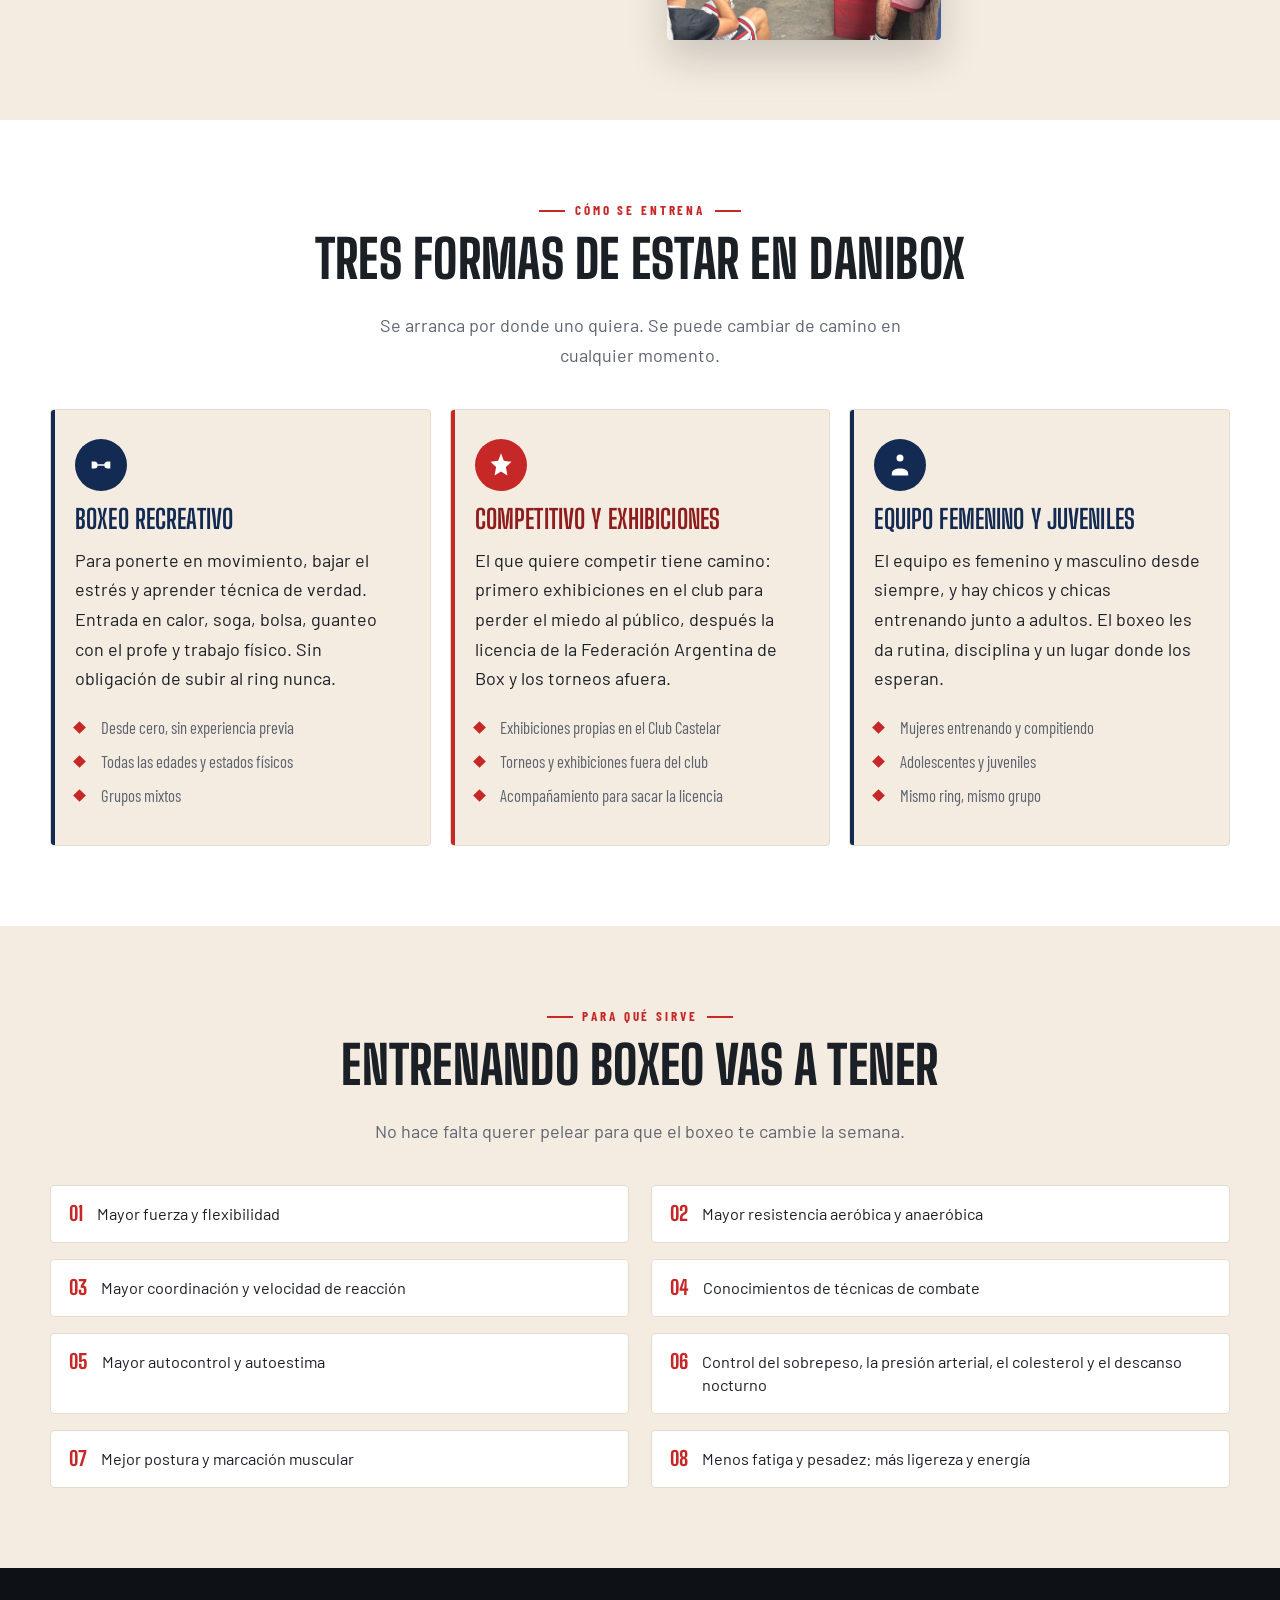
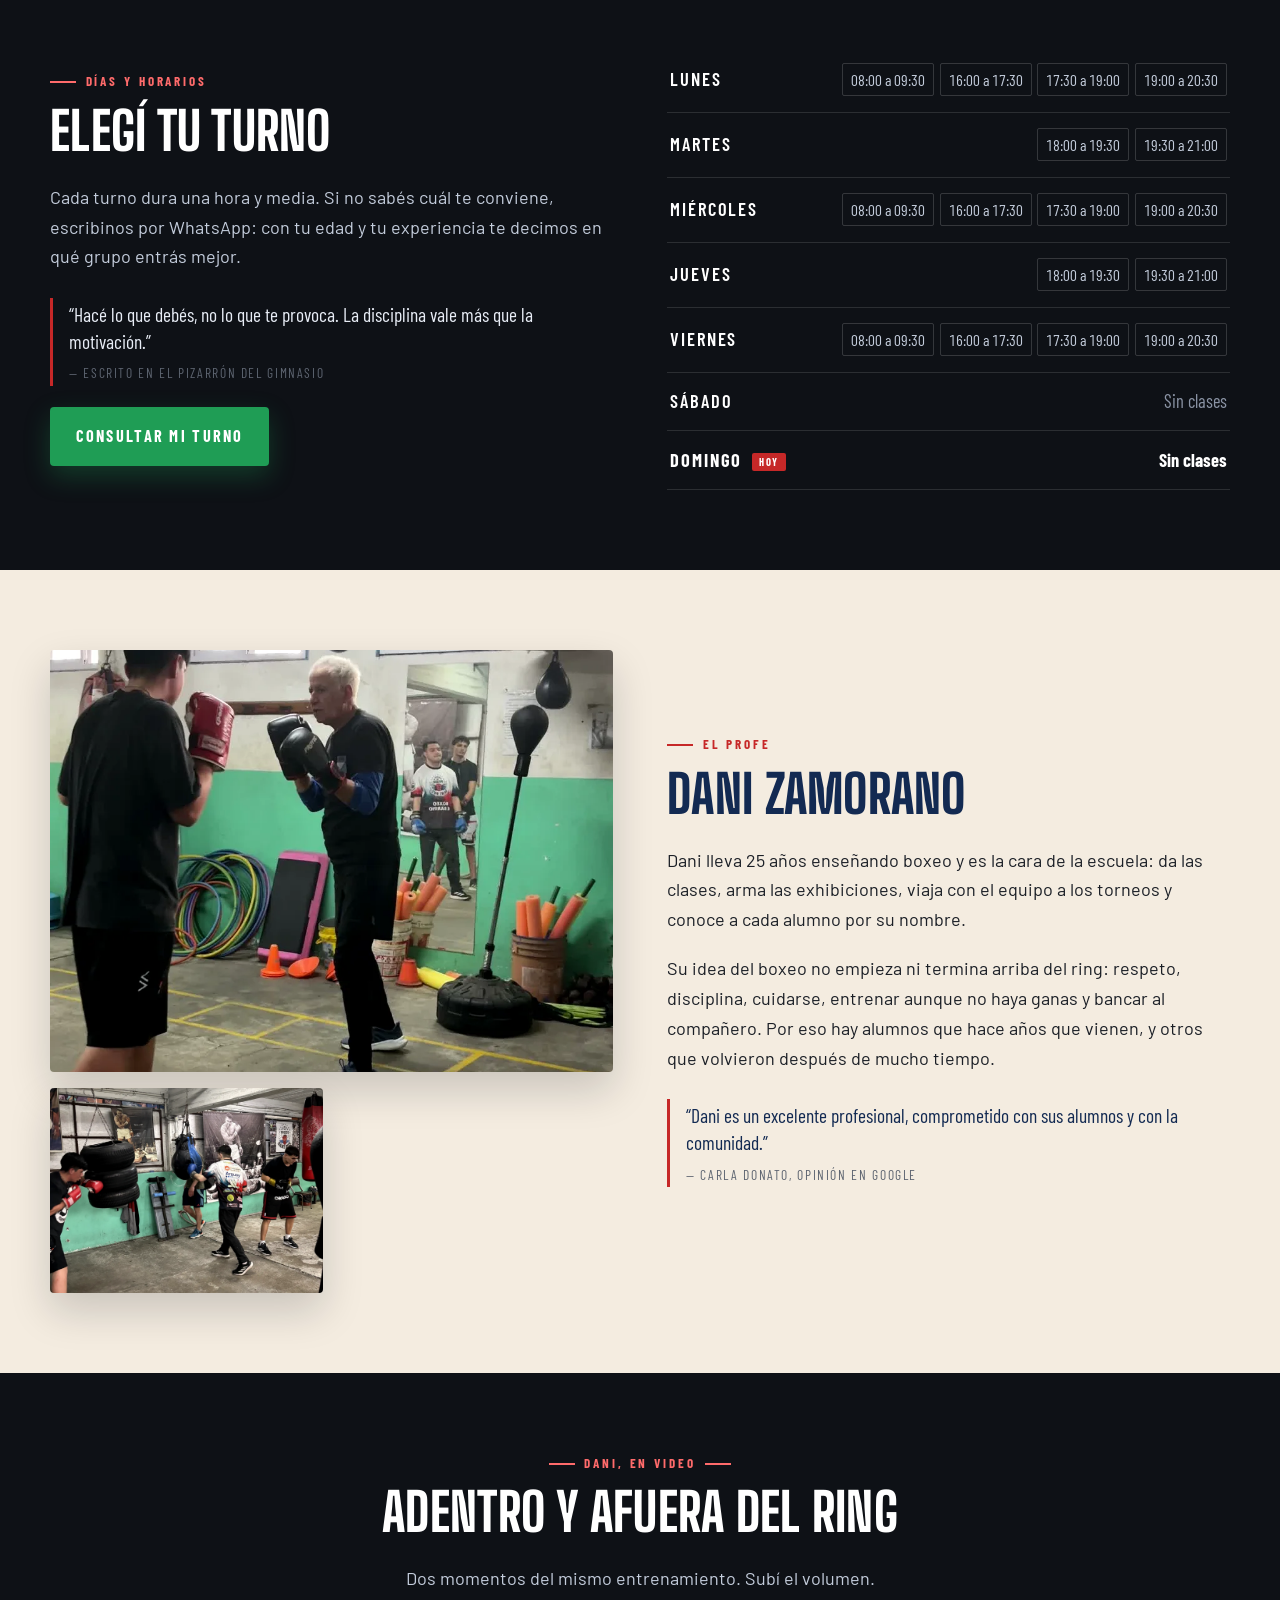
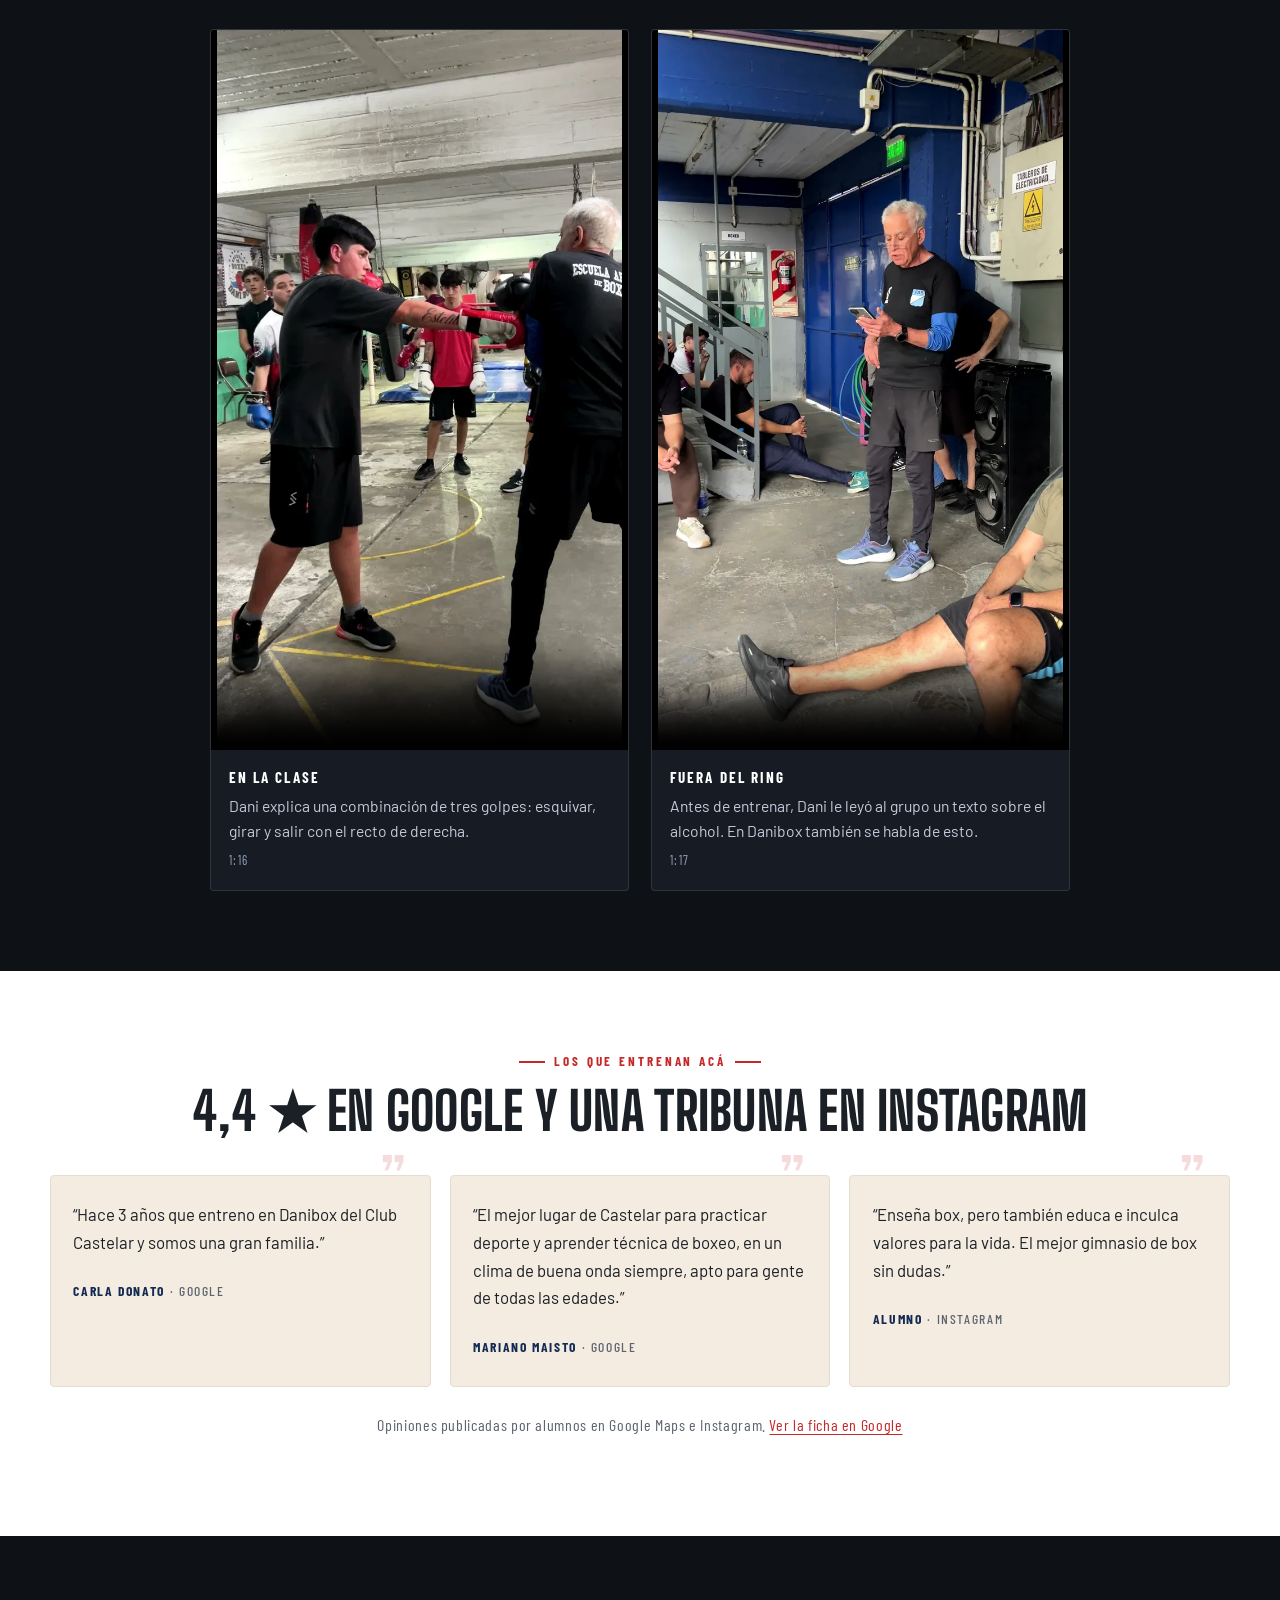
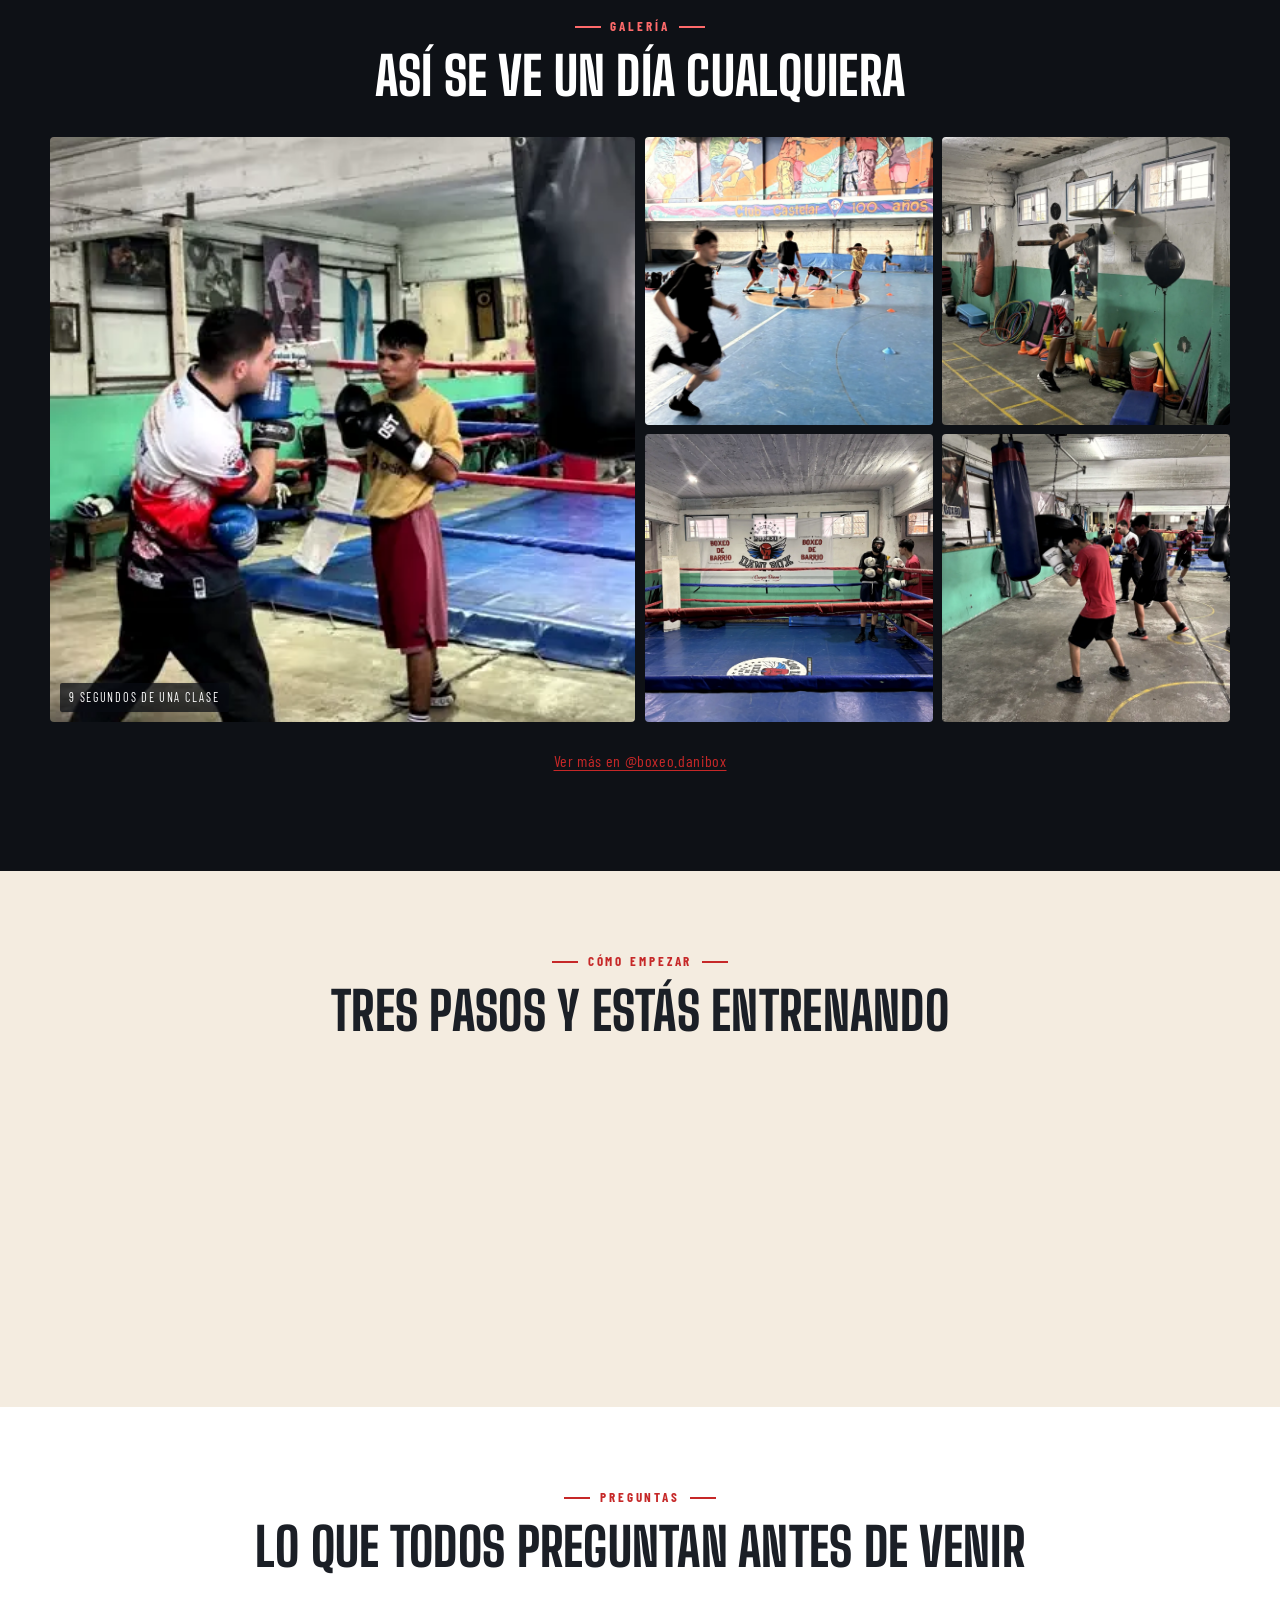
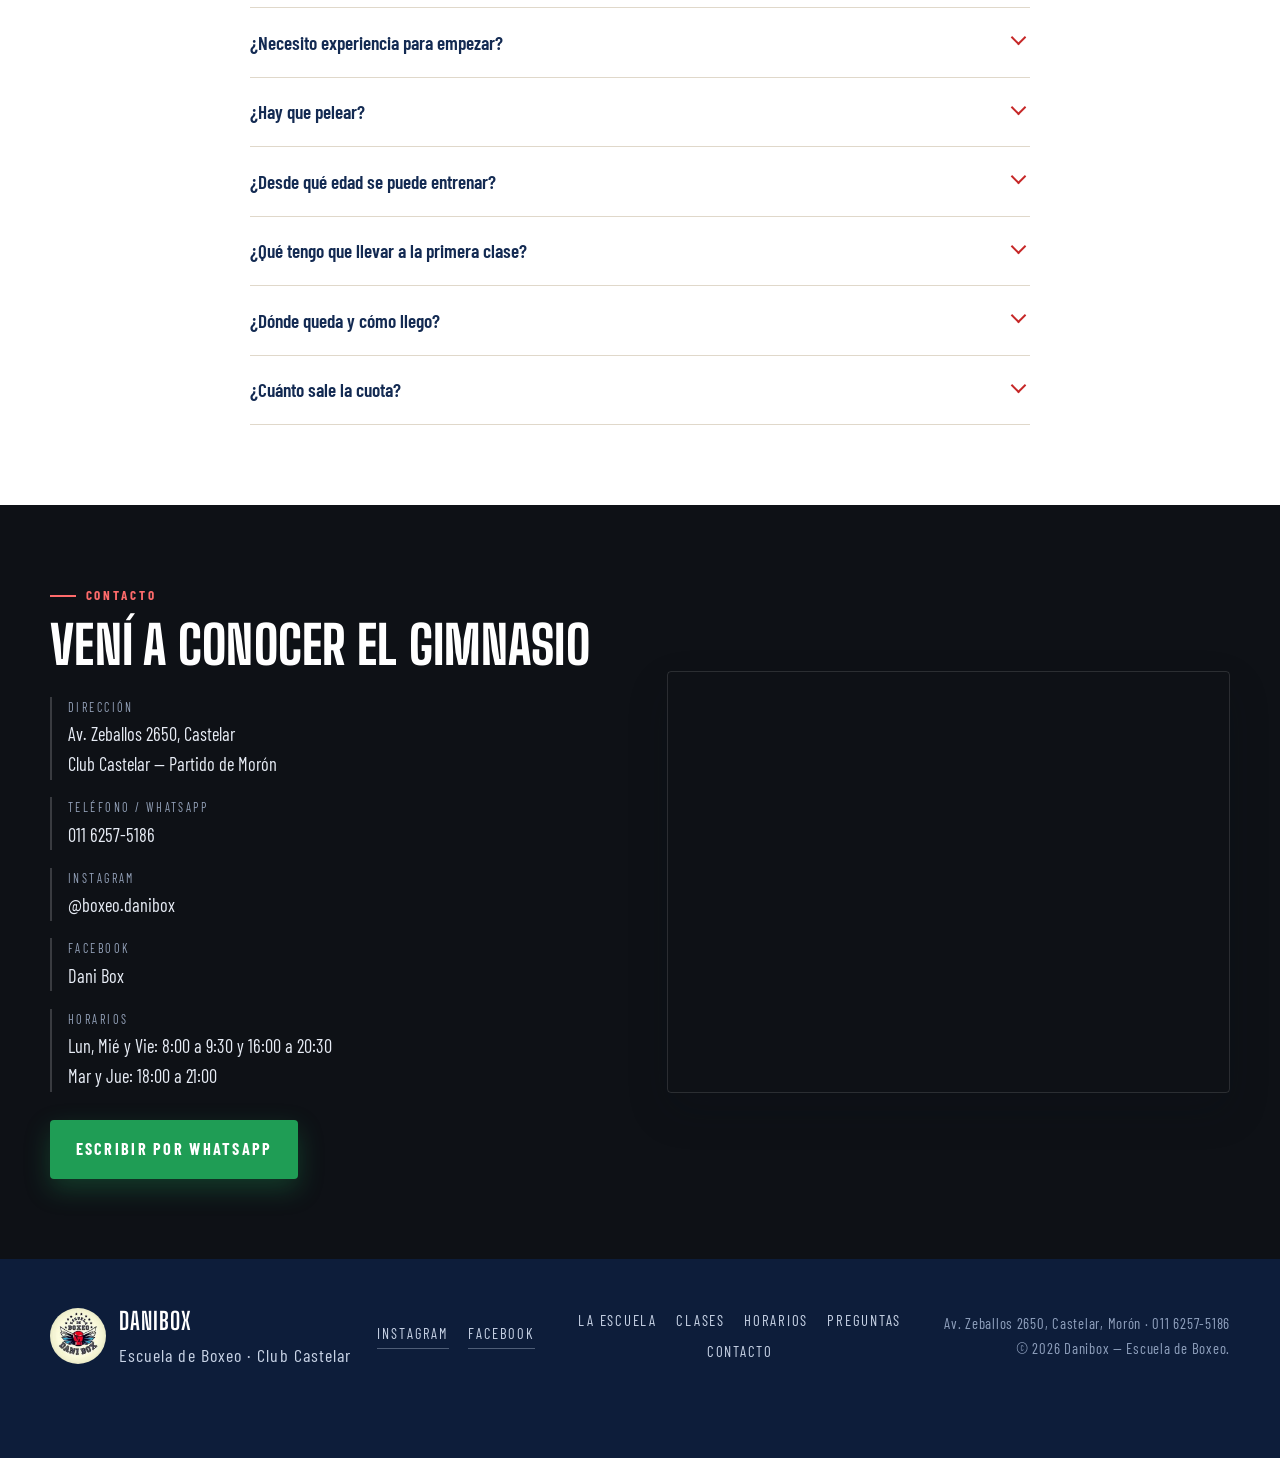
==== commit 18f3ab2b: "Titulo nuevo del home, beneficios del boxeo y Facebook Pedidos de Dani por WhatsApp el 28/09.  - El " ====
--- a/index.html
+++ b/index.html
@@ -91,7 +91,7 @@
   <div class="contenedor hero__in">
     <img class="hero__logo" src="/assets/logo.png" alt="" width="132" height="132">
     <p class="cintillo">Club Castelar · Castelar, Morón</p>
-    <h1>Acá se aprende a boxear<br><span>y a bancar al de al lado</span></h1>
+    <h1>Boxeo para todas las edades<br><span>en el Club Castelar</span></h1>
     <p class="hero__bajada">
       25 años enseñando boxeo en el mismo lugar. Equipo femenino y masculino, de principiantes
       que nunca se pusieron un guante a chicos que compiten con licencia.
@@ -196,6 +196,26 @@
         </ul>
       </article>
     </div>
+  </div>
+</section>
+
+<!-- beneficios -->
+<section class="seccion seccion--crema" id="beneficios">
+  <div class="contenedor">
+    <p class="etiqueta etiqueta--centro">Para qué sirve</p>
+    <h2 class="centro">Entrenando boxeo vas a tener</h2>
+    <p class="centro sub">No hace falta querer pelear para que el boxeo te cambie la semana.</p>
+
+    <ul class="beneficios">
+      <li><span>01</span>Mayor fuerza y flexibilidad</li>
+      <li><span>02</span>Mayor resistencia aeróbica y anaeróbica</li>
+      <li><span>03</span>Mayor coordinación y velocidad de reacción</li>
+      <li><span>04</span>Conocimientos de técnicas de combate</li>
+      <li><span>05</span>Mayor autocontrol y autoestima</li>
+      <li><span>06</span>Control del sobrepeso, la presión arterial, el colesterol y el descanso nocturno</li>
+      <li><span>07</span>Mejor postura y marcación muscular</li>
+      <li><span>08</span>Menos fatiga y pesadez: más ligereza y energía</li>
+    </ul>
   </div>
 </section>
 
@@ -433,6 +453,10 @@
           <a href="https://www.instagram.com/boxeo.danibox/" target="_blank" rel="noopener">@boxeo.danibox</a>
         </li>
         <li>
+          <span>Facebook</span>
+          <a href="https://www.facebook.com/boxeo.castelar/" target="_blank" rel="noopener">Dani Box</a>
+        </li>
+        <li>
           <span>Horarios</span>
           Lun, Mié y Vie: 8:00 a 9:30 y 16:00 a 20:30<br>Mar y Jue: 18:00 a 21:00
         </li>
@@ -457,6 +481,10 @@
       <img src="/assets/logo.png" alt="" width="64" height="64" loading="lazy">
       <p><strong>Danibox</strong><br>Escuela de Boxeo · Club Castelar</p>
     </div>
+    <p class="pie__redes">
+      <a href="https://www.instagram.com/boxeo.danibox/" target="_blank" rel="noopener">Instagram</a>
+      <a href="https://www.facebook.com/boxeo.castelar/" target="_blank" rel="noopener">Facebook</a>
+    </p>
     <nav class="pie__nav" aria-label="Pie">
       <a href="#escuela">La escuela</a>
       <a href="#clases">Clases</a>
@@ -487,7 +515,7 @@
   "image": "https://dani-box.vercel.app/assets/og.jpg",
   "logo": "https://dani-box.vercel.app/assets/logo.png",
   "telephone": "+54 11 6257-5186",
-  "sameAs": ["https://www.instagram.com/boxeo.danibox/"],
+  "sameAs": ["https://www.instagram.com/boxeo.danibox/", "https://www.facebook.com/boxeo.castelar/"],
   "address": {
     "@type": "PostalAddress",
     "streetAddress": "Av. Zeballos 2650",
--- a/css/estilos.css
+++ b/css/estilos.css
@@ -231,6 +231,21 @@
   background:var(--rojo);transform:rotate(45deg);
 }
 
+/* ---------- beneficios ---------- */
+.beneficios{
+  list-style:none;margin:2.4rem 0 0;padding:0;
+  display:grid;gap:.9rem;counter-reset:b;
+}
+.beneficios li{
+  display:flex;align-items:flex-start;gap:.9rem;
+  background:var(--blanco);border:1px solid #e3dccf;border-radius:var(--radio);
+  padding:1rem 1.1rem;font-size:1.02rem;line-height:1.45;
+}
+.beneficios span{
+  font-family:var(--display);font-weight:800;font-size:1.25rem;color:var(--rojo);
+  line-height:1.15;flex:none;
+}
+
 /* ---------- horarios ---------- */
 .horarios{width:100%;border-collapse:collapse;font-family:var(--cond);font-size:1.15rem}
 .horarios th,.horarios td{padding:.85rem .2rem;border-bottom:1px solid rgba(255,255,255,.12);text-align:left}
@@ -346,6 +361,12 @@
 }
 .pie__nav a:hover{color:#fff}
 .pie__legal{font-family:var(--cond);font-size:.92rem;letter-spacing:.05em;color:#8fa0bd;margin:0}
+.pie__redes{display:flex;gap:1.2rem;margin:0}
+.pie__redes a{
+  font-family:var(--cond);text-transform:uppercase;letter-spacing:.14em;font-size:.9rem;
+  color:#c8d3e6;text-decoration:none;border-bottom:1px solid rgba(200,211,230,.35);padding-bottom:2px;
+}
+.pie__redes a:hover{color:#fff;border-color:#fff}
 
 /* ---------- whatsapp flotante ---------- */
 .wa-flotante{
@@ -377,6 +398,7 @@
   .cards{grid-template-columns:repeat(3,1fr)}
   .opiniones{grid-template-columns:repeat(3,1fr)}
   .pasos{grid-template-columns:repeat(3,1fr)}
+  .beneficios{grid-template-columns:repeat(2,1fr);gap:1rem 1.4rem}
   .videos{grid-template-columns:1fr 1fr}
   .galeria{grid-template-columns:repeat(4,1fr)}
   .galeria .g1{grid-column:span 2;grid-row:span 2;aspect-ratio:auto}
@@ -385,7 +407,8 @@
   .dos__fotos{grid-template-columns:1fr 1fr}
   .dos__fotos img:first-child{grid-column:span 2;aspect-ratio:4/3}
   .dos__fotos--profe img:first-child{grid-column:span 2;aspect-ratio:4/3}
-  .pie__in{grid-template-columns:auto 1fr auto;text-align:left;align-items:center;justify-items:start}
+  /* marca | redes | nav | datos */
+  .pie__in{grid-template-columns:auto auto 1fr auto;text-align:left;align-items:center;justify-items:start}
   .pie__nav{justify-content:center}
   .pie__legal{text-align:right}
   .mapa iframe{height:420px}
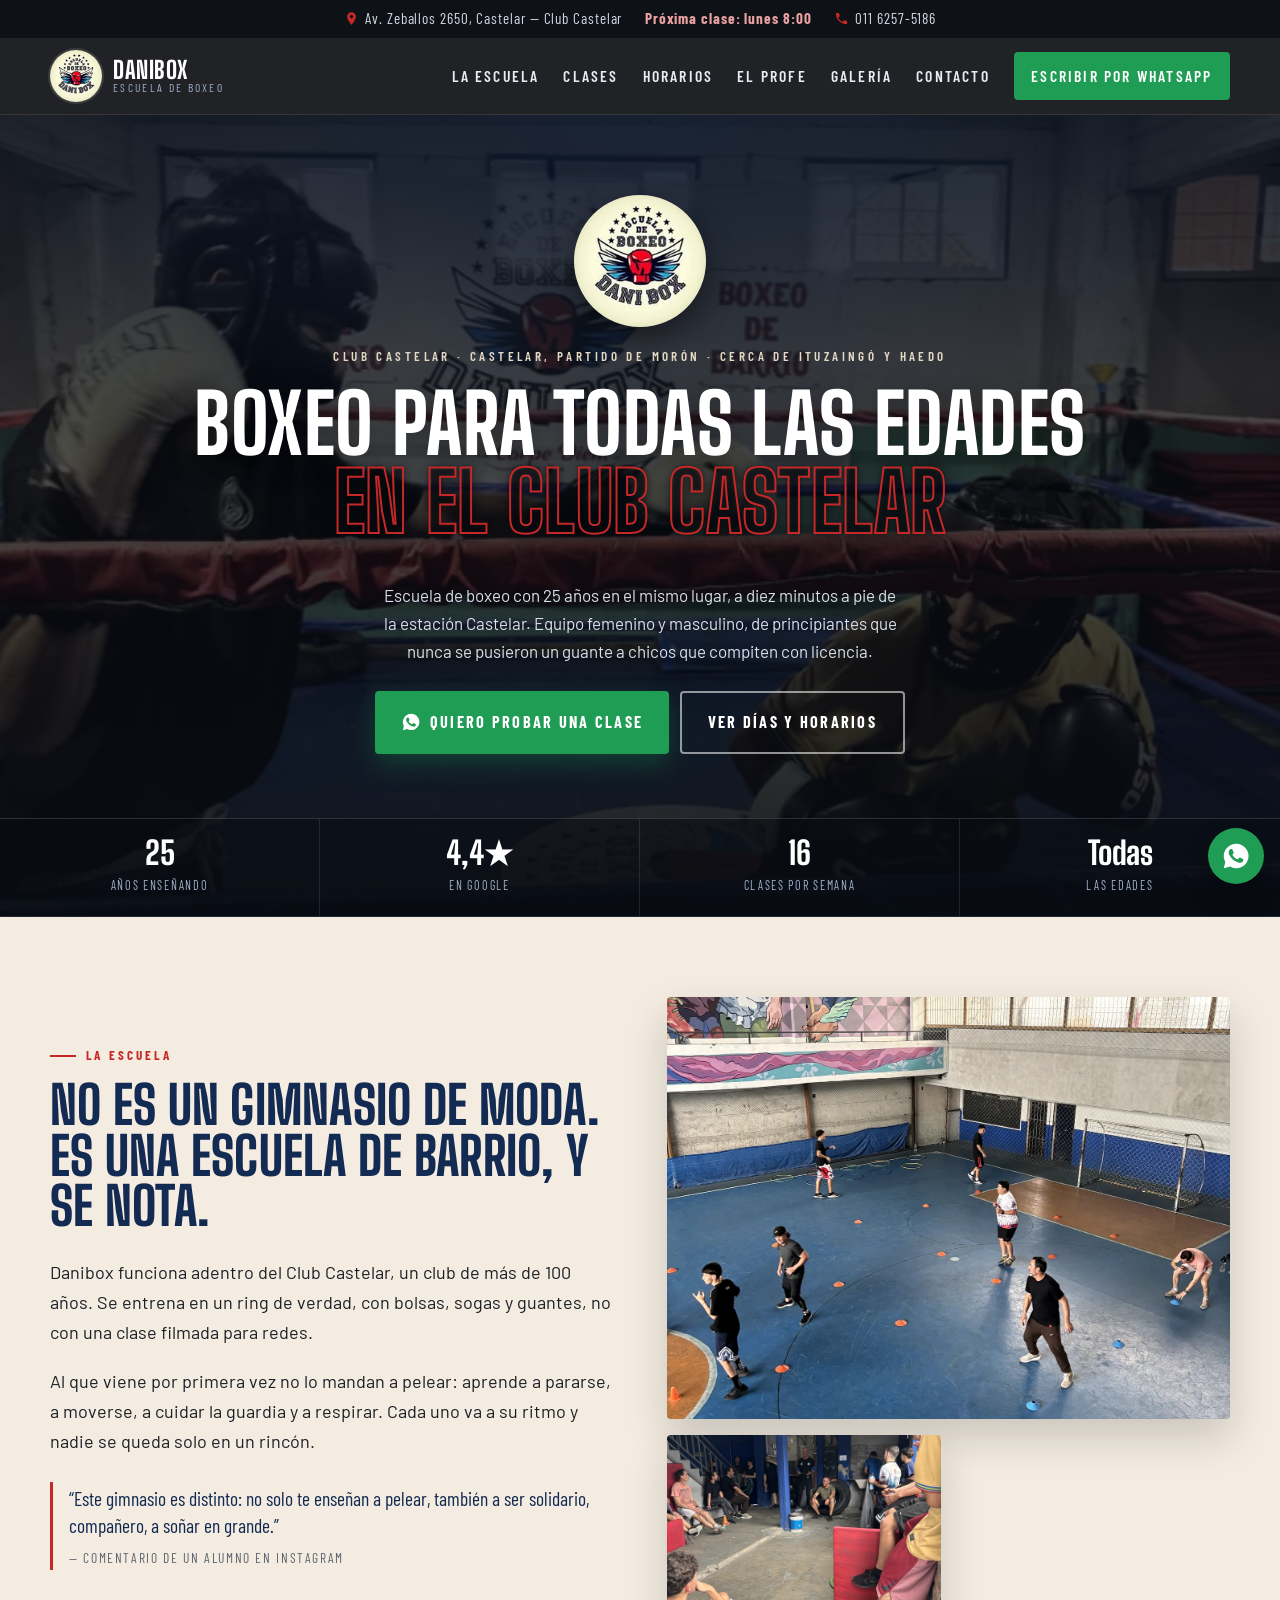
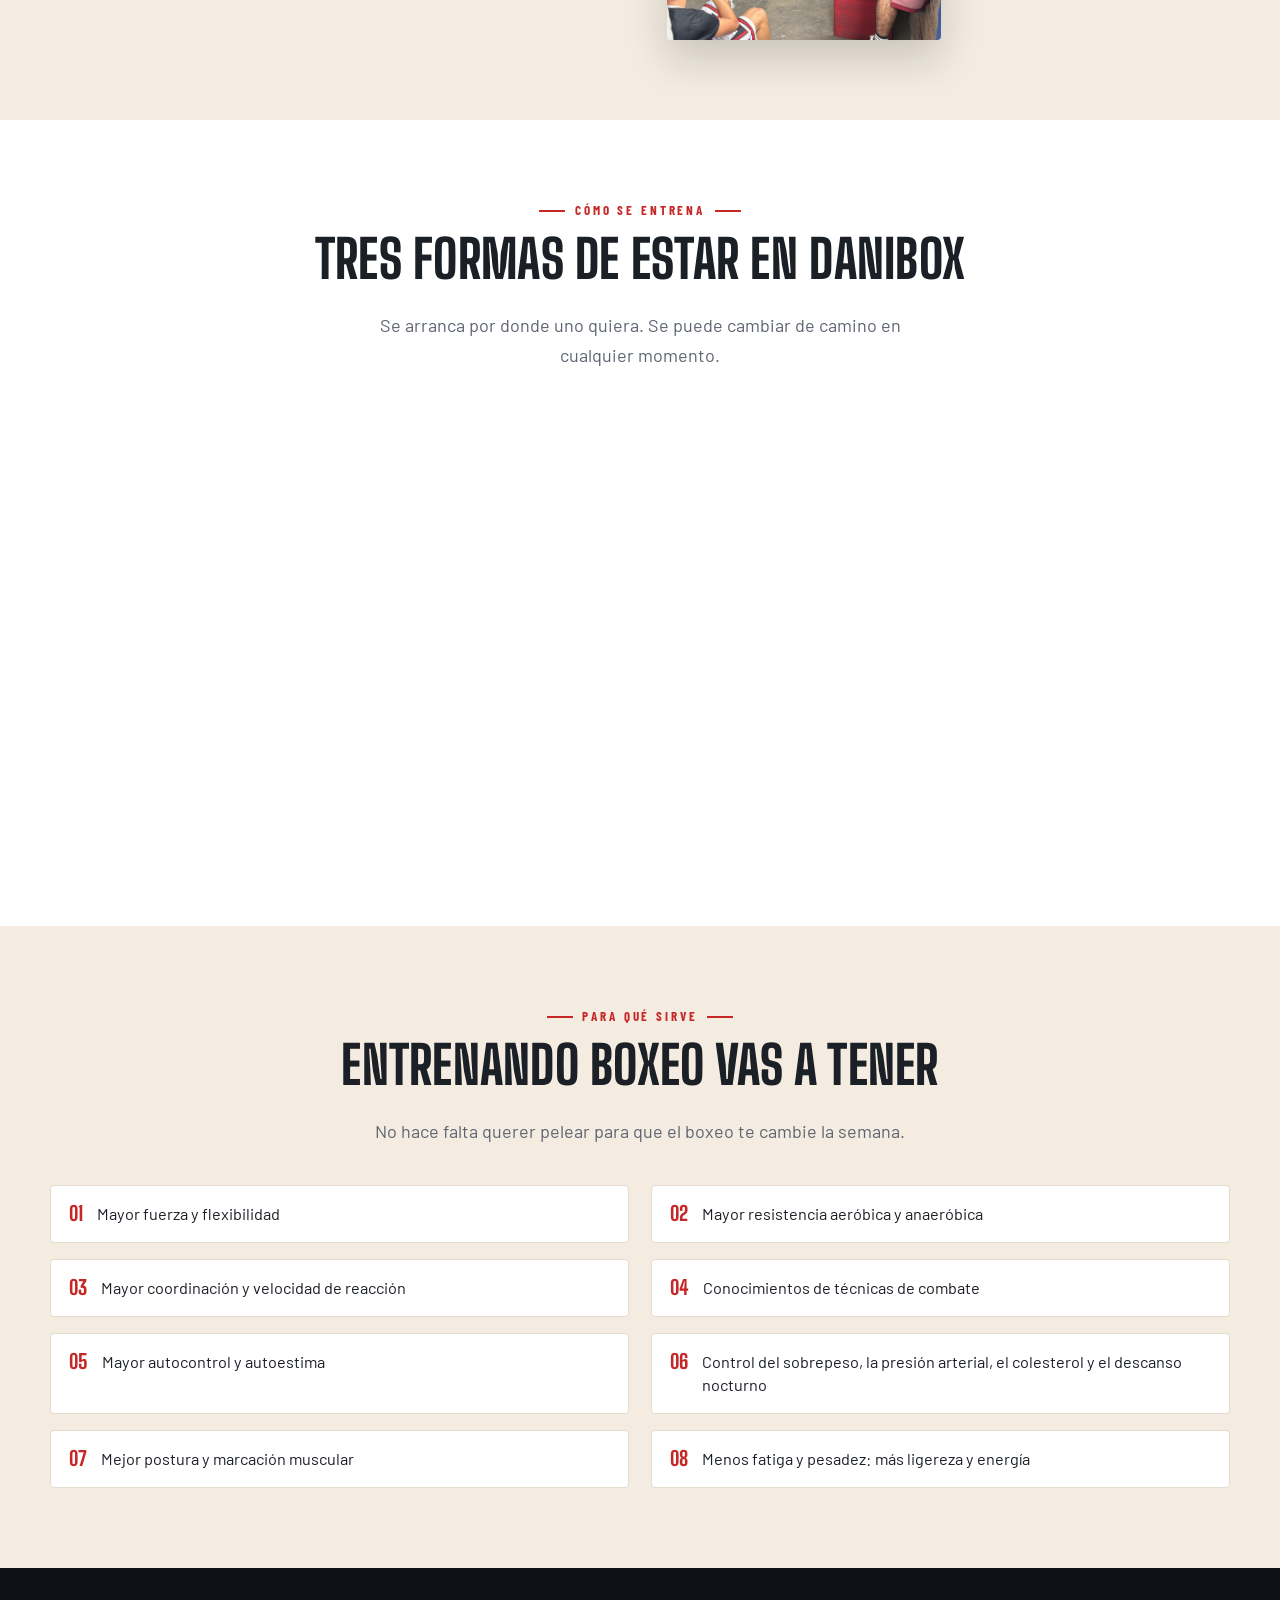
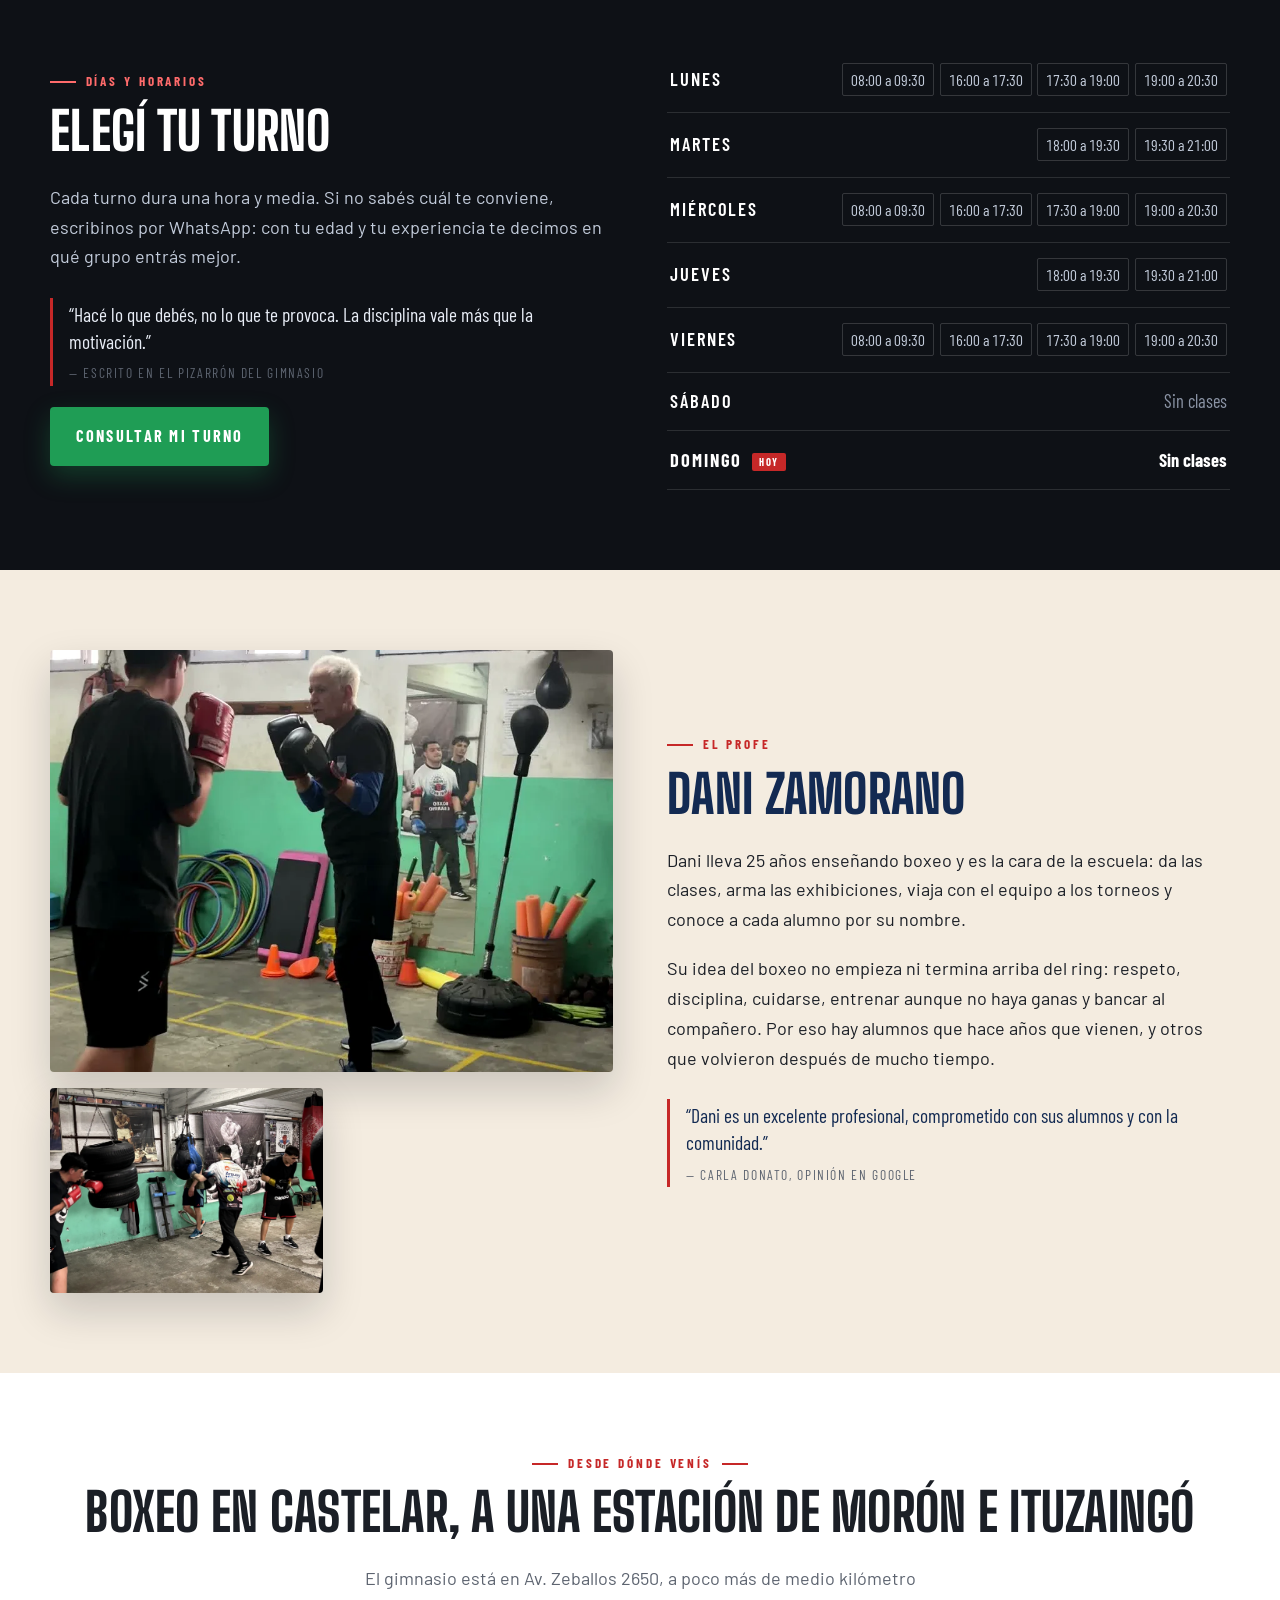
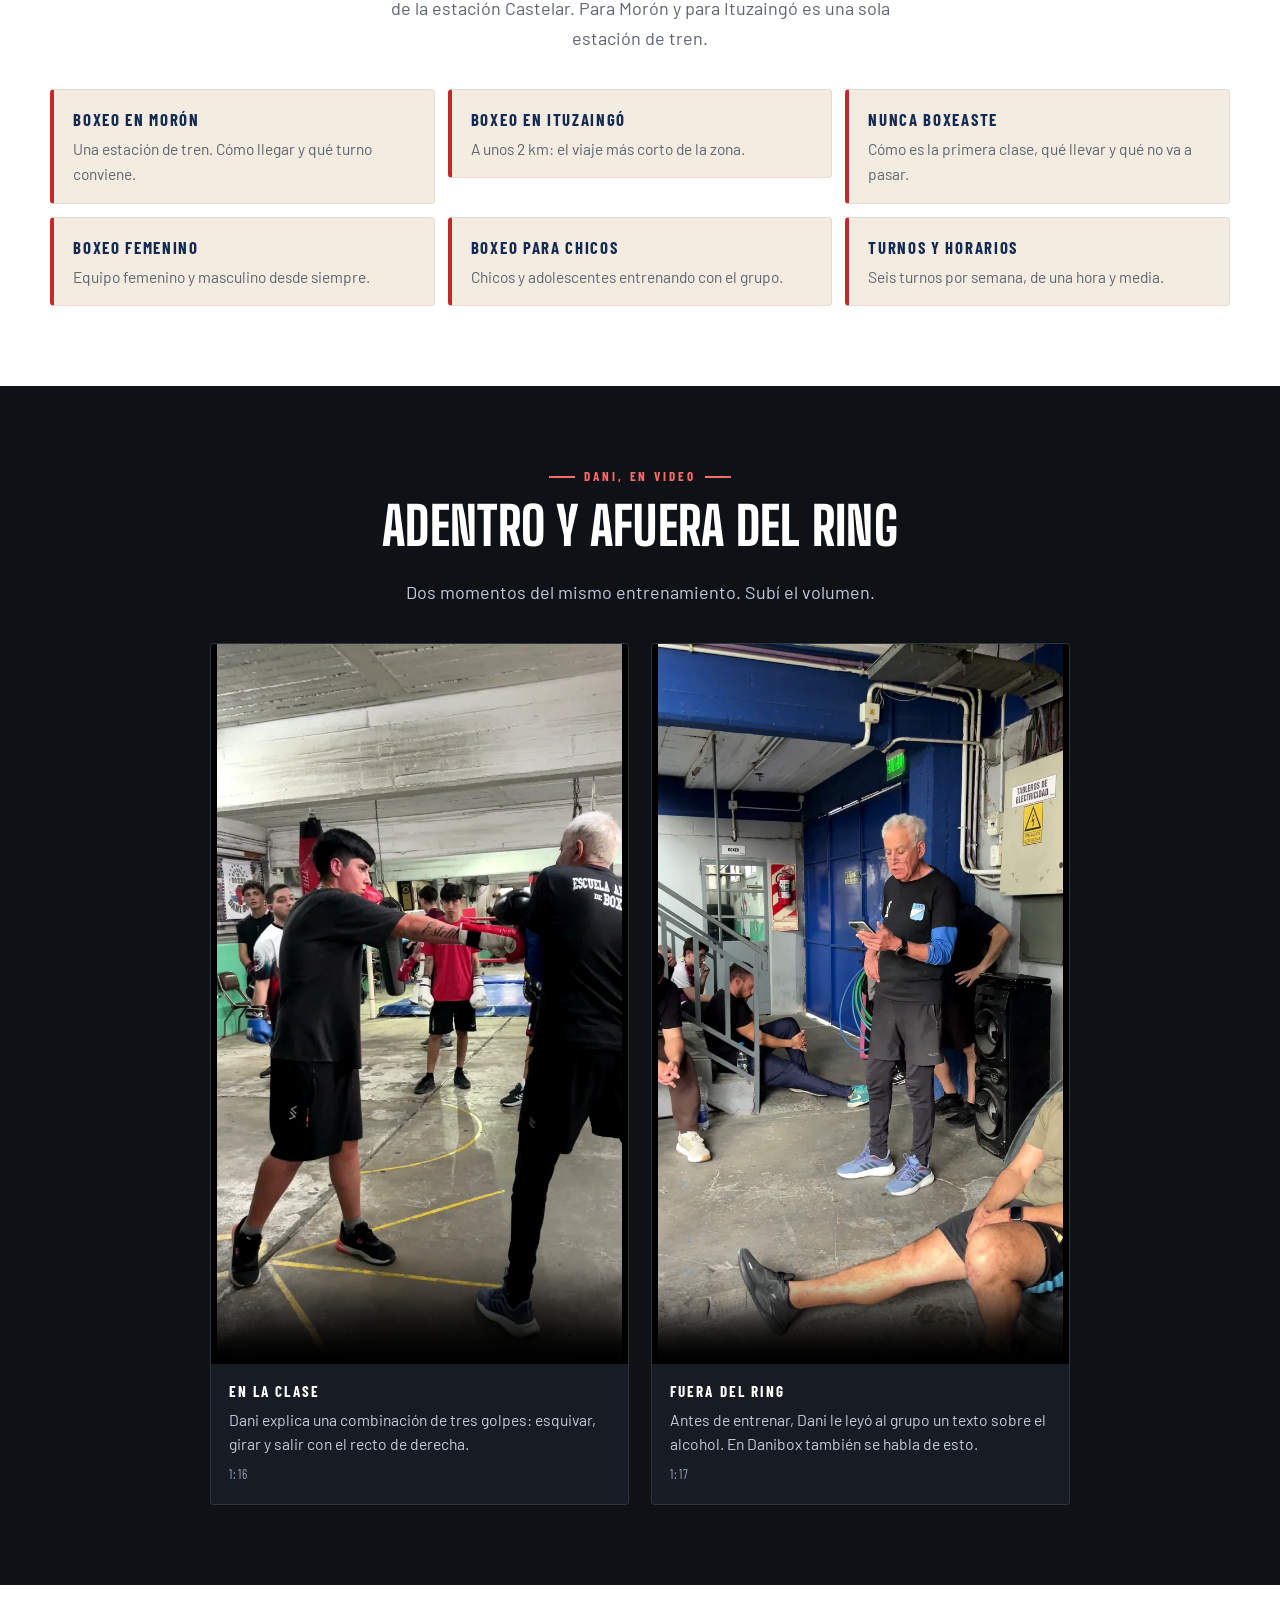
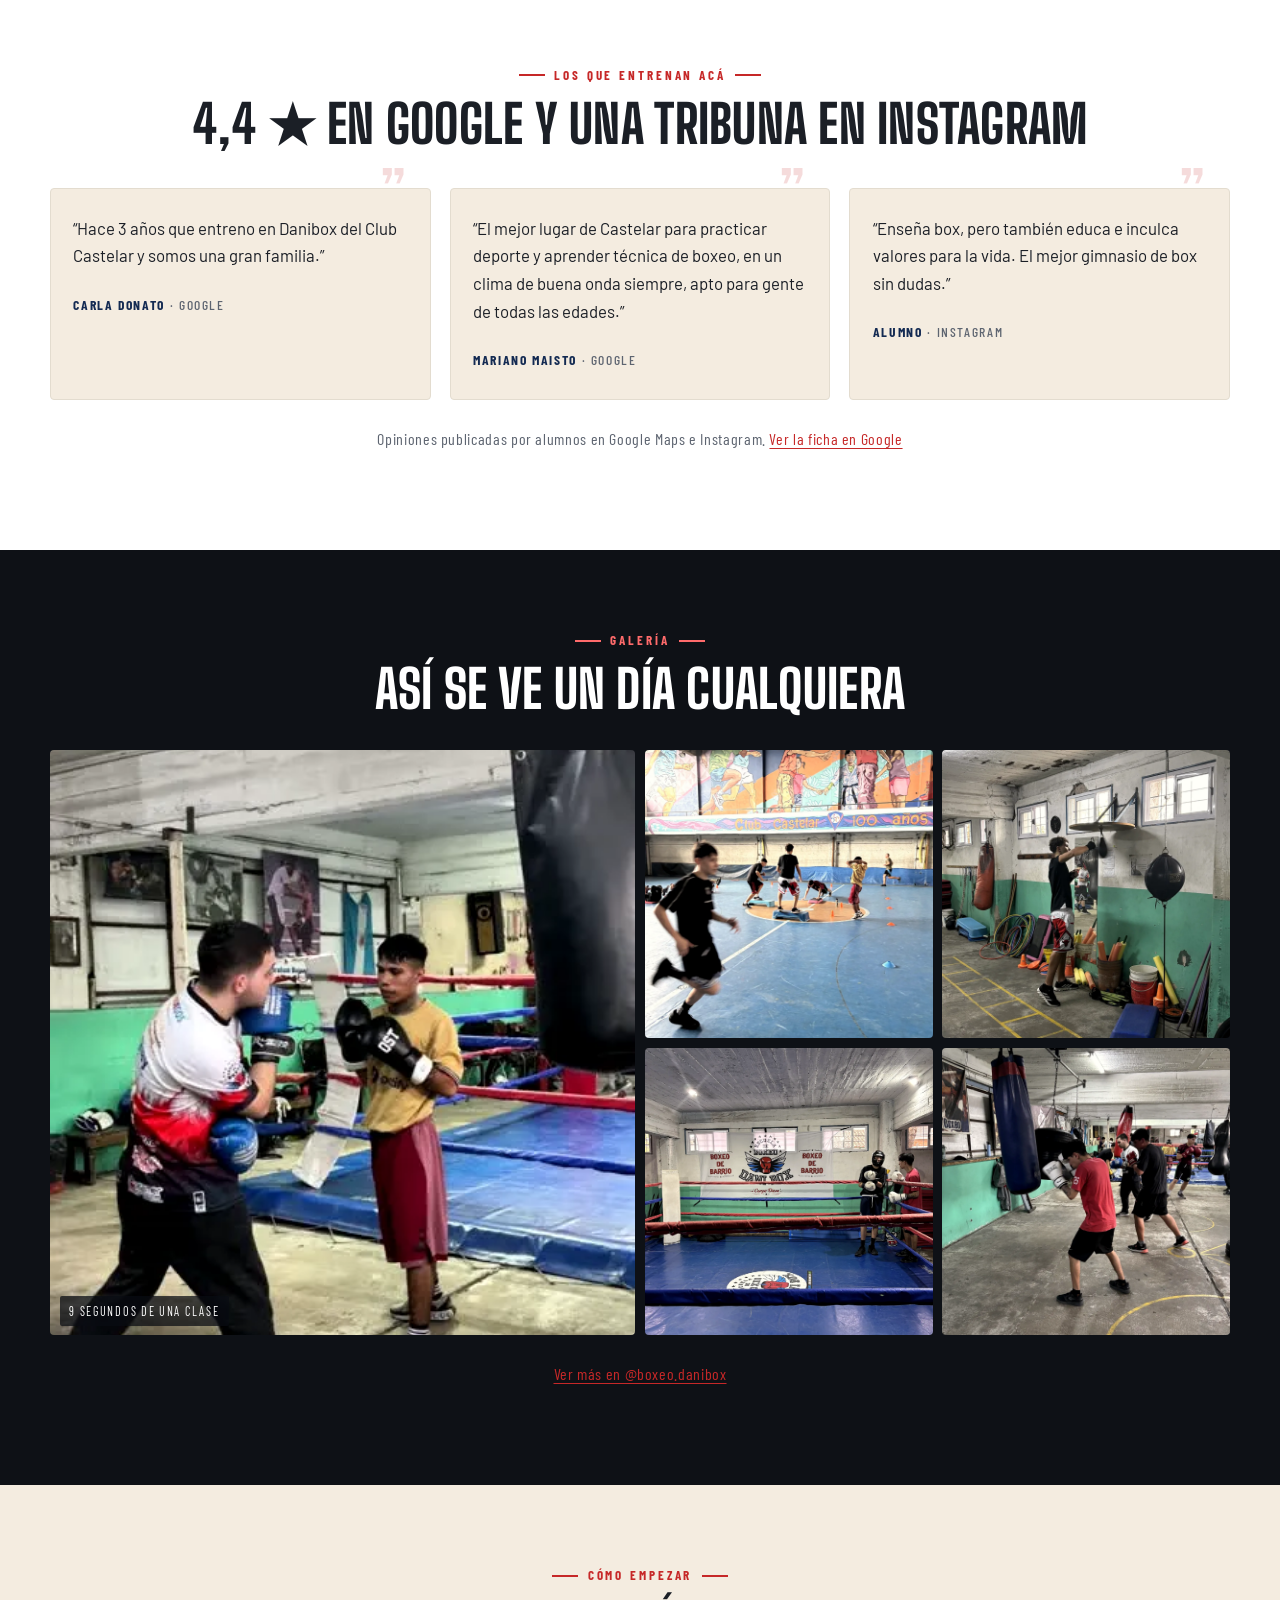
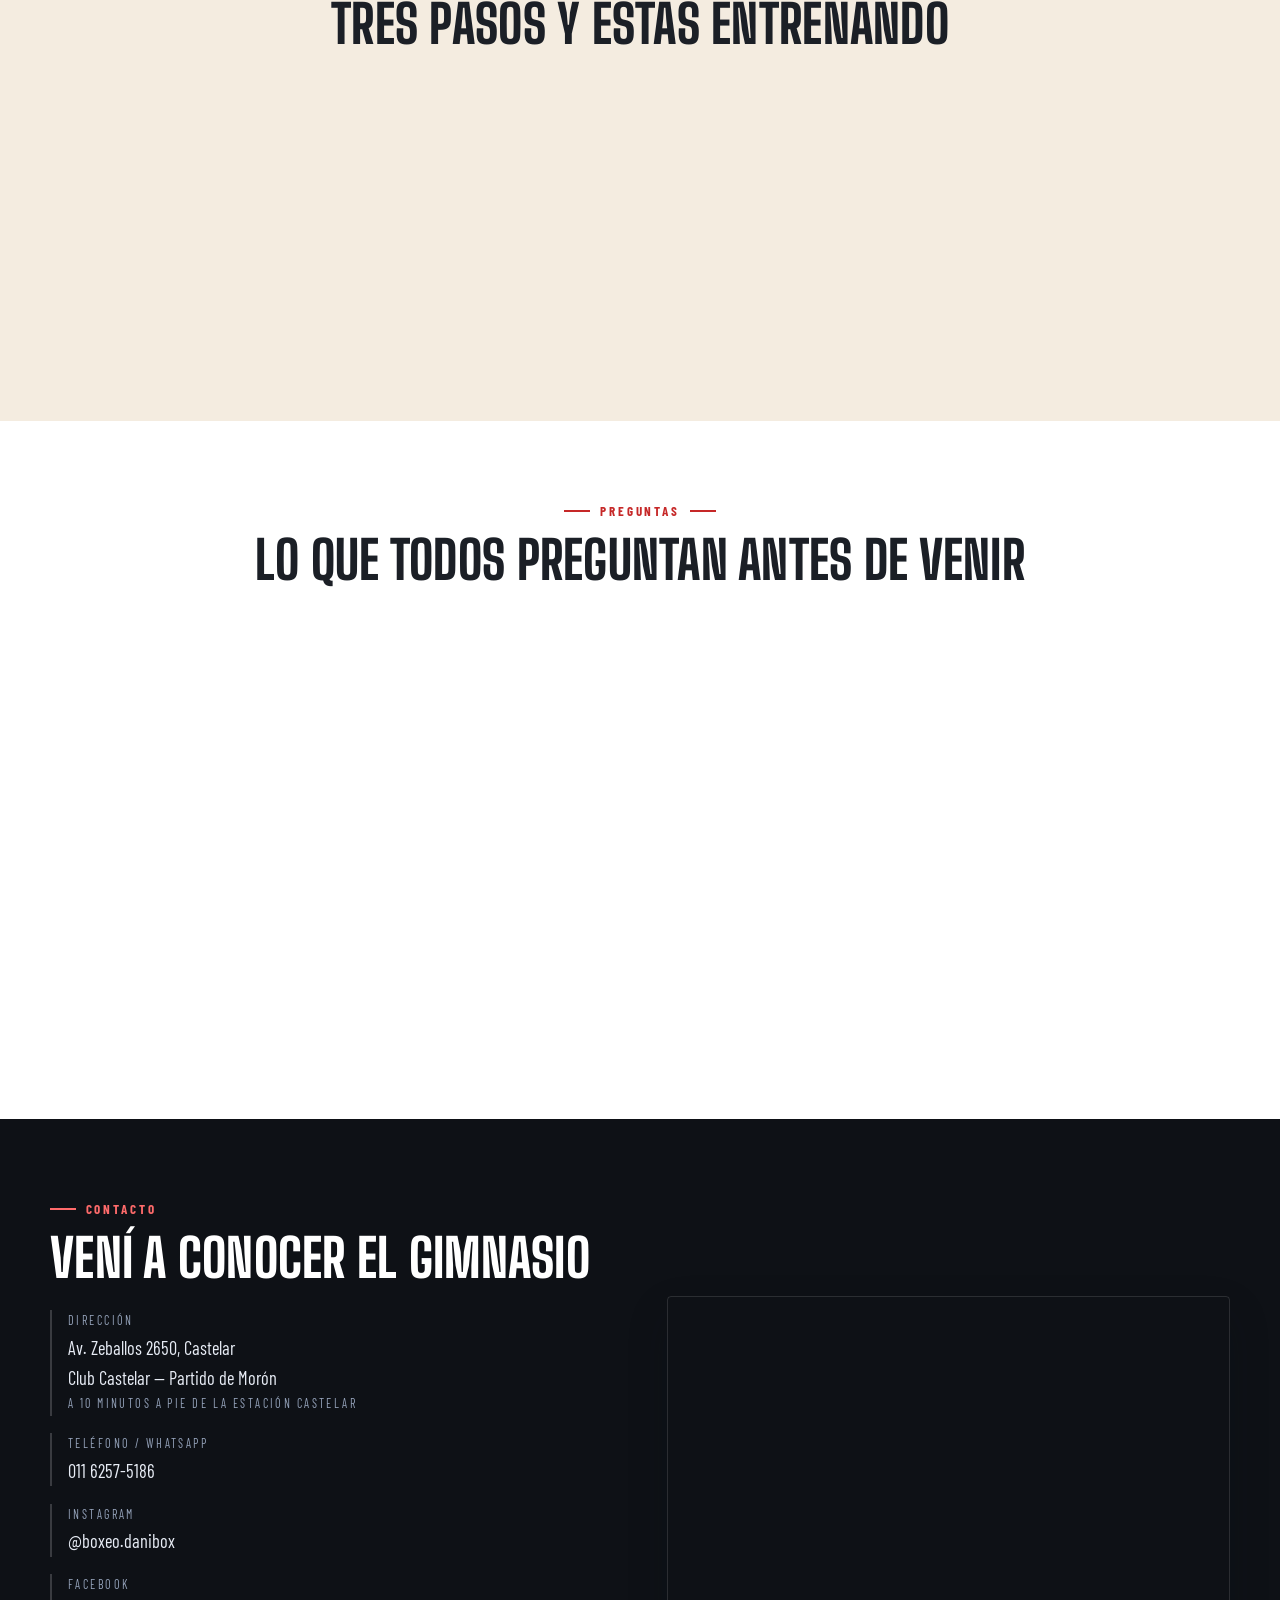
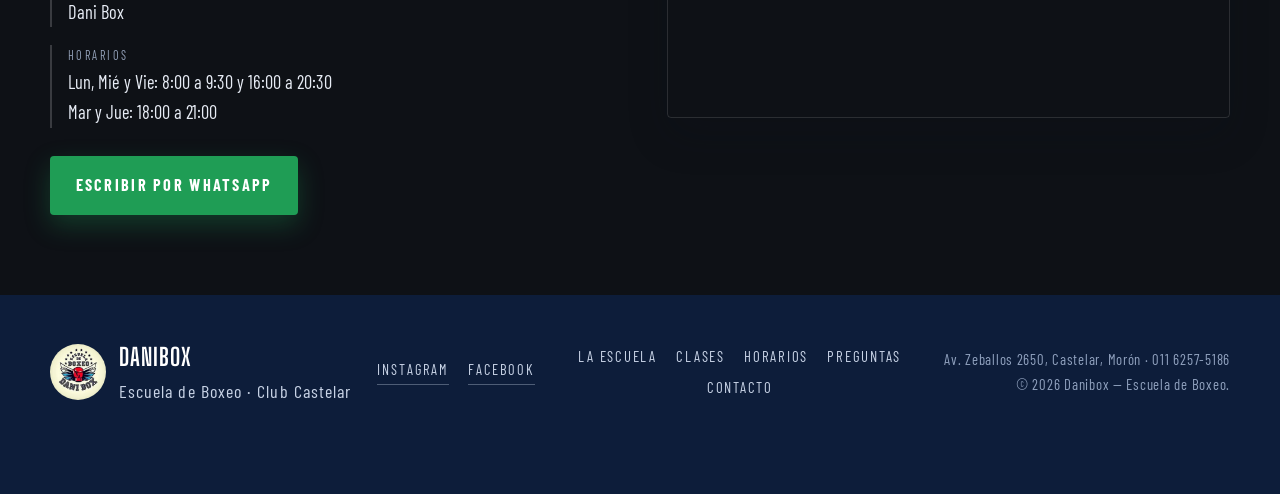
==== commit 90744375: "SEO local: cinco paginas por busqueda, schema y enlazado interno Relevé el autocompletado de Google " ====
--- a/index.html
+++ b/index.html
@@ -3,18 +3,20 @@
 <head>
 <meta charset="utf-8">
 <meta name="viewport" content="width=device-width, initial-scale=1">
-<title>Danibox — Escuela de Boxeo en Castelar | Club Castelar, Morón</title>
-<meta name="description" content="Escuela de boxeo en Castelar con 25 años de trayectoria, dentro del Club Castelar. Clases para todas las edades, equipo femenino y masculino, boxeo recreativo y competitivo. Av. Zeballos 2650.">
+<title>Clases de Boxeo en Castelar — Escuela Danibox | Club Castelar, Morón</title>
+<meta name="description" content="Clases de boxeo en Castelar (Morón) con 25 años de trayectoria, en el Club Castelar. Boxeo recreativo y competitivo, femenino y para chicos, desde cero. A 10 minutos de la estación Castelar, cerca de Ituzaingó y Morón.">
 <meta name="theme-color" content="#0e1116">
 <link rel="canonical" href="https://dani-box.vercel.app/">
 <meta name="robots" content="index, follow, max-image-preview:large">
 <meta name="geo.region" content="AR-B">
 <meta name="geo.placename" content="Castelar, Morón, Buenos Aires">
+<meta name="geo.position" content="-34.6577433;-58.6432122">
+<meta name="ICBM" content="-34.6577433, -58.6432122">
 
 <meta property="og:type" content="website">
 <meta property="og:locale" content="es_AR">
 <meta property="og:site_name" content="Danibox — Escuela de Boxeo">
-<meta property="og:title" content="Danibox — Escuela de Boxeo en Castelar">
+<meta property="og:title" content="Clases de Boxeo en Castelar — Escuela Danibox">
 <meta property="og:description" content="25 años enseñando boxeo en el Club Castelar. Recreativo, competitivo, equipo femenino y masculino. Todas las edades.">
 <meta property="og:url" content="https://dani-box.vercel.app/">
 <meta property="og:image" content="https://dani-box.vercel.app/assets/og.jpg">
@@ -90,11 +92,12 @@
 
   <div class="contenedor hero__in">
     <img class="hero__logo" src="/assets/logo.png" alt="" width="132" height="132">
-    <p class="cintillo">Club Castelar · Castelar, Morón</p>
+    <p class="cintillo">Club Castelar · Castelar, partido de Morón · Cerca de Ituzaingó y Haedo</p>
     <h1>Boxeo para todas las edades<br><span>en el Club Castelar</span></h1>
     <p class="hero__bajada">
-      25 años enseñando boxeo en el mismo lugar. Equipo femenino y masculino, de principiantes
-      que nunca se pusieron un guante a chicos que compiten con licencia.
+      Escuela de boxeo con 25 años en el mismo lugar, a diez minutos a pie de la estación Castelar.
+      Equipo femenino y masculino, de principiantes que nunca se pusieron un guante a chicos que
+      compiten con licencia.
     </p>
     <div class="hero__ctas">
       <a class="btn btn--wa" href="https://wa.me/5491162575186?text=Hola%20Dani!%20Quiero%20probar%20una%20clase%20de%20boxeo%20en%20Danibox.%20%C2%BFC%C3%B3mo%20hago%20para%20arrancar%3F" target="_blank" rel="noopener">
@@ -275,6 +278,25 @@
         <span>— Carla Donato, opinión en Google</span>
       </p>
     </div>
+  </div>
+</section>
+
+<!-- zonas y modalidades -->
+<section class="seccion" id="zonas">
+  <div class="contenedor">
+    <p class="etiqueta etiqueta--centro">Desde dónde venís</p>
+    <h2 class="centro">Boxeo en Castelar, a una estación de Morón e Ituzaingó</h2>
+    <p class="centro sub">El gimnasio está en Av. Zeballos 2650, a poco más de medio kilómetro de la
+      estación Castelar. Para Morón y para Ituzaingó es una sola estación de tren.</p>
+
+    <ul class="zonas">
+      <li><a href="/boxeo-en-moron"><b>Boxeo en Morón</b><span>Una estación de tren. Cómo llegar y qué turno conviene.</span></a></li>
+      <li><a href="/boxeo-en-ituzaingo"><b>Boxeo en Ituzaingó</b><span>A unos 2 km: el viaje más corto de la zona.</span></a></li>
+      <li><a href="/boxeo-desde-cero"><b>Nunca boxeaste</b><span>Cómo es la primera clase, qué llevar y qué no va a pasar.</span></a></li>
+      <li><a href="/boxeo-femenino"><b>Boxeo femenino</b><span>Equipo femenino y masculino desde siempre.</span></a></li>
+      <li><a href="/boxeo-para-chicos"><b>Boxeo para chicos</b><span>Chicos y adolescentes entrenando con el grupo.</span></a></li>
+      <li><a href="/#horarios"><b>Turnos y horarios</b><span>Seis turnos por semana, de una hora y media.</span></a></li>
+    </ul>
   </div>
 </section>
 
@@ -442,7 +464,8 @@
       <ul class="datos">
         <li>
           <span>Dirección</span>
-          <a href="https://www.google.com/maps/search/DANIBOX+Zeballos+2650+Castelar" target="_blank" rel="noopener">Av. Zeballos 2650, Castelar<br>Club Castelar — Partido de Morón</a>
+          <a href="https://www.google.com/maps/search/DANIBOX+Zeballos+2650+Castelar" target="_blank" rel="noopener">Av. Zeballos 2650, Castelar<br>Club Castelar — Partido de Morón</a><br>
+          <span class="dato-extra">A 10 minutos a pie de la estación Castelar</span>
         </li>
         <li>
           <span>Teléfono / WhatsApp</span>
@@ -508,6 +531,7 @@
   "@context": "https://schema.org",
   "@type": "SportsActivityLocation",
   "@id": "https://dani-box.vercel.app/#danibox",
+  "additionalType": "https://schema.org/ExerciseGym",
   "name": "Danibox — Escuela de Boxeo",
   "alternateName": "Escuela de Boxeo Dani Box",
   "description": "Escuela de boxeo con 25 años de trayectoria dentro del Club Castelar. Boxeo recreativo y competitivo para todas las edades, equipo femenino y masculino.",
@@ -531,7 +555,20 @@
     { "@type": "OpeningHoursSpecification", "dayOfWeek": ["Tuesday", "Thursday"], "opens": "18:00", "closes": "21:00" }
   ],
   "sport": "Boxeo",
-  "founder": { "@type": "Person", "name": "Daniel Zamorano" }
+  "slogan": "Boxeo de barrio, enseñado en serio",
+  "knowsLanguage": "es-AR",
+  "founder": { "@type": "Person", "name": "Daniel Zamorano", "jobTitle": "Profesor de boxeo" },
+  "employee": { "@type": "Person", "name": "Daniel Zamorano", "jobTitle": "Profesor de boxeo" },
+  "hasOfferCatalog": {
+    "@type": "OfferCatalog",
+    "name": "Clases de boxeo",
+    "itemListElement": [
+      { "@type": "Offer", "itemOffered": { "@type": "Service", "name": "Boxeo recreativo", "serviceType": "Clases de boxeo recreativo" } },
+      { "@type": "Offer", "itemOffered": { "@type": "Service", "name": "Boxeo competitivo y exhibiciones", "serviceType": "Preparación para competir" } },
+      { "@type": "Offer", "itemOffered": { "@type": "Service", "name": "Boxeo femenino", "serviceType": "Clases de boxeo para mujeres" } },
+      { "@type": "Offer", "itemOffered": { "@type": "Service", "name": "Boxeo para chicos y adolescentes", "serviceType": "Clases de boxeo para menores" } }
+    ]
+  }
 }
 </script>
 
--- a/css/estilos.css
+++ b/css/estilos.css
@@ -344,6 +344,7 @@
 }
 .datos a{text-decoration:none}
 .datos a:hover{color:#fff;text-decoration:underline}
+.dato-extra{font-size:.95rem;color:#93a1b8}
 .mapa{border-radius:var(--radio);overflow:hidden;box-shadow:var(--sombra);border:1px solid rgba(255,255,255,.12)}
 .mapa iframe{display:block;width:100%;height:320px;border:0;filter:grayscale(.3) contrast(1.05)}
 
@@ -367,6 +368,56 @@
   color:#c8d3e6;text-decoration:none;border-bottom:1px solid rgba(200,211,230,.35);padding-bottom:2px;
 }
 .pie__redes a:hover{color:#fff;border-color:#fff}
+
+/* ---------- paginas de aterrizaje ---------- */
+.landing h1{font-size:clamp(2rem,5.4vw,3.2rem);color:var(--azul);margin-bottom:.35em}
+.landing h2{font-size:clamp(1.5rem,3.6vw,2rem);color:var(--azul);margin:1.6rem 0 .5rem}
+.landing .entrada{font-size:1.15rem;color:#434a56;max-width:60ch}
+.landing p{max-width:66ch}
+.miga{
+  font-family:var(--cond);text-transform:uppercase;letter-spacing:.14em;font-size:.82rem;
+  color:var(--gris);margin-bottom:1.2rem;
+}
+.miga a{color:var(--rojo);text-decoration:none}
+.miga a:hover{text-decoration:underline}
+.miga span{margin:0 .3rem}
+.ctas-landing{display:flex;flex-wrap:wrap;gap:.7rem;margin:1.4rem 0 .4rem}
+.landing__foto{margin:1.6rem 0 .4rem}
+.landing__foto img{width:100%;border-radius:var(--radio);box-shadow:var(--sombra);
+  aspect-ratio:16/10;object-fit:cover}
+.landing .tilde li{color:var(--tinta)}
+
+.caja-cta{
+  background:var(--carbon);color:#e7ecf5;border-radius:var(--radio);
+  padding:1.8rem 1.6rem;margin:2.4rem 0 1.6rem;text-align:center;
+}
+.caja-cta h2{color:#fff;margin:0 0 .4rem}
+.caja-cta p{color:#c3ccdb;margin-inline:auto}
+.caja-cta__dato{
+  font-family:var(--cond);letter-spacing:.06em;font-size:.95rem;color:#93a1b8;margin:1rem 0 0;
+}
+
+.relacionadas ul{list-style:none;margin:.8rem 0 0;padding:0;display:grid;gap:.7rem}
+.relacionadas a{
+  display:block;background:var(--blanco);border:1px solid #e3dccf;border-radius:var(--radio);
+  padding:.9rem 1.1rem;text-decoration:none;transition:border-color .2s ease,transform .2s ease;
+}
+.relacionadas a:hover{border-color:var(--rojo);transform:translateX(3px)}
+.relacionadas strong{display:block;font-family:var(--cond);text-transform:uppercase;
+  letter-spacing:.1em;color:var(--azul);font-size:1.02rem}
+.relacionadas span{font-size:.96rem;color:var(--gris)}
+
+/* bloque de zonas en la home */
+.zonas{list-style:none;margin:2.2rem 0 0;padding:0;display:grid;gap:.8rem}
+.zonas a{
+  display:flex;flex-direction:column;gap:.15rem;background:var(--crema);
+  border:1px solid #e3dccf;border-left:4px solid var(--rojo);border-radius:var(--radio);
+  padding:1rem 1.2rem;text-decoration:none;transition:transform .2s ease,box-shadow .2s ease;
+}
+.zonas a:hover{transform:translateY(-2px);box-shadow:var(--sombra)}
+.zonas b{font-family:var(--cond);text-transform:uppercase;letter-spacing:.1em;
+  font-size:1.05rem;color:var(--azul)}
+.zonas span{font-size:.97rem;color:var(--gris)}
 
 /* ---------- whatsapp flotante ---------- */
 .wa-flotante{
@@ -398,6 +449,8 @@
   .cards{grid-template-columns:repeat(3,1fr)}
   .opiniones{grid-template-columns:repeat(3,1fr)}
   .pasos{grid-template-columns:repeat(3,1fr)}
+  .zonas{grid-template-columns:repeat(3,1fr)}
+  .relacionadas ul{grid-template-columns:repeat(3,1fr)}
   .beneficios{grid-template-columns:repeat(2,1fr);gap:1rem 1.4rem}
   .videos{grid-template-columns:1fr 1fr}
   .galeria{grid-template-columns:repeat(4,1fr)}
